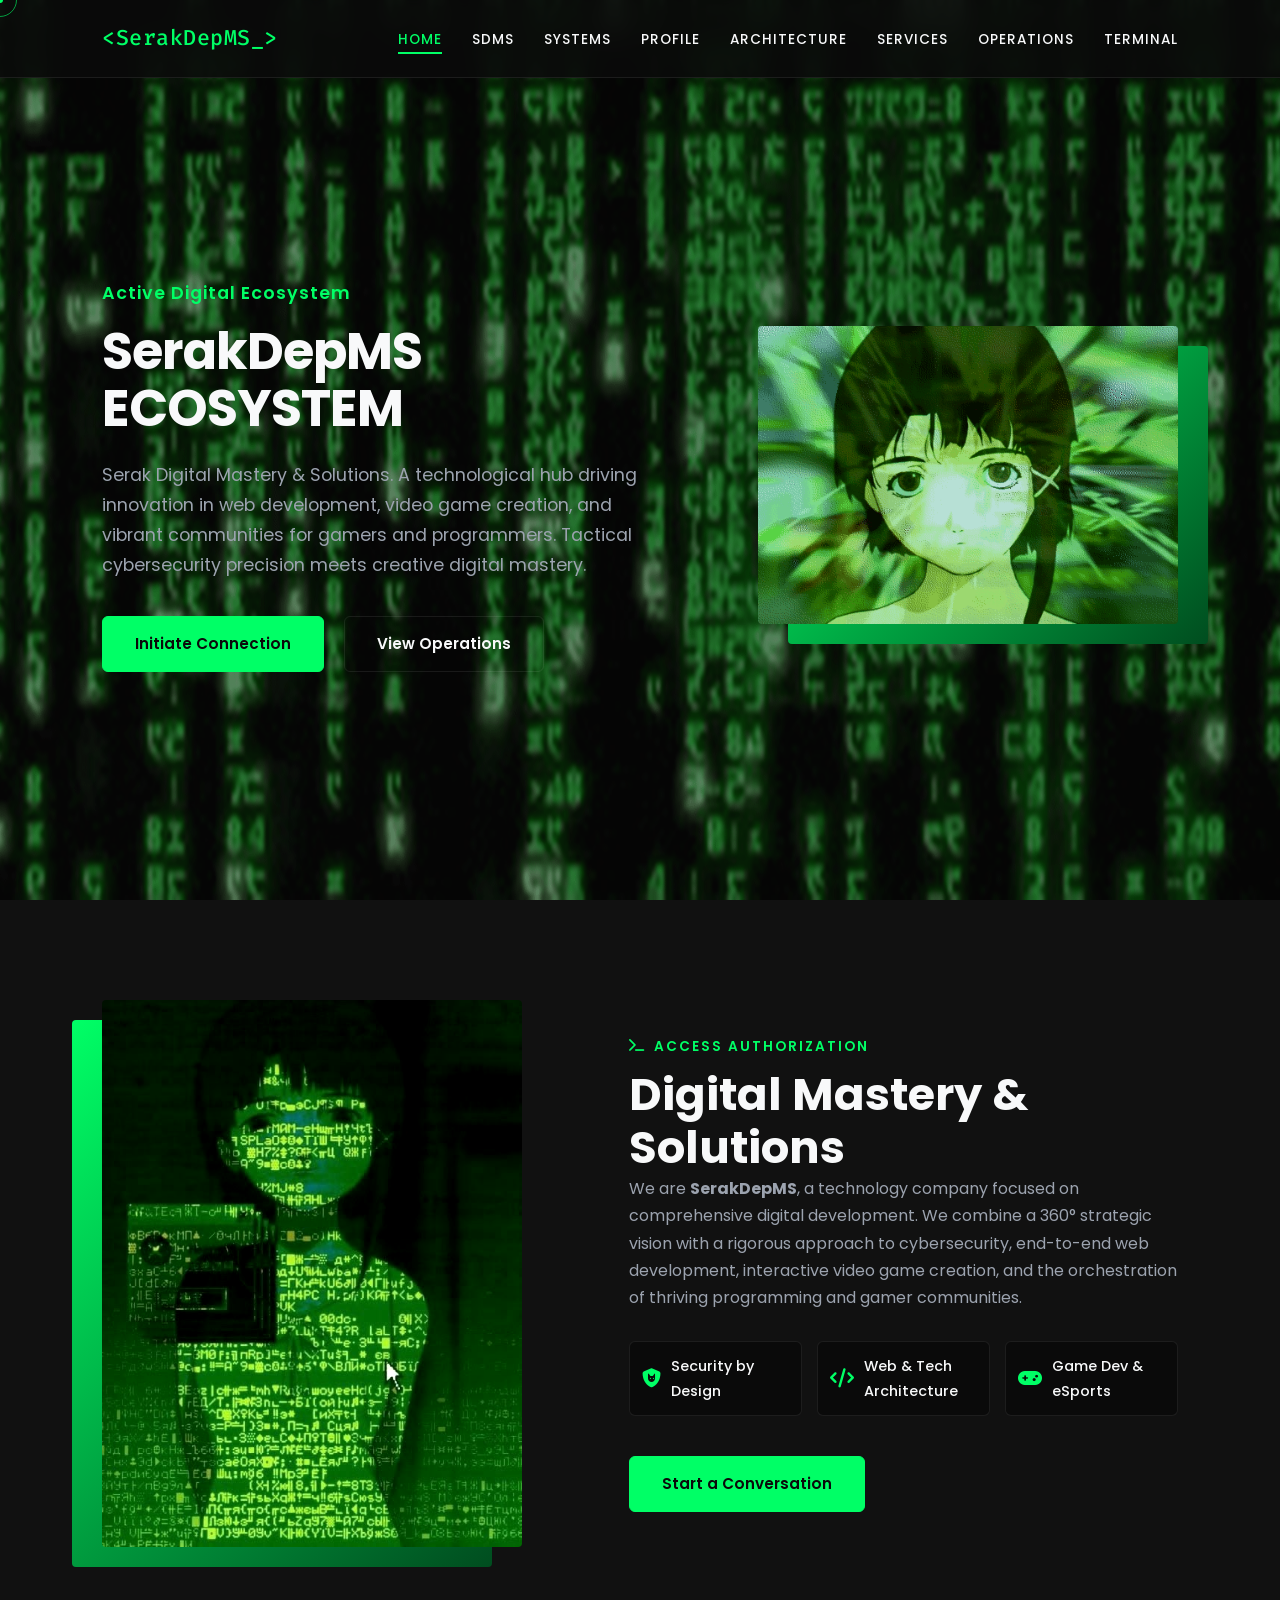
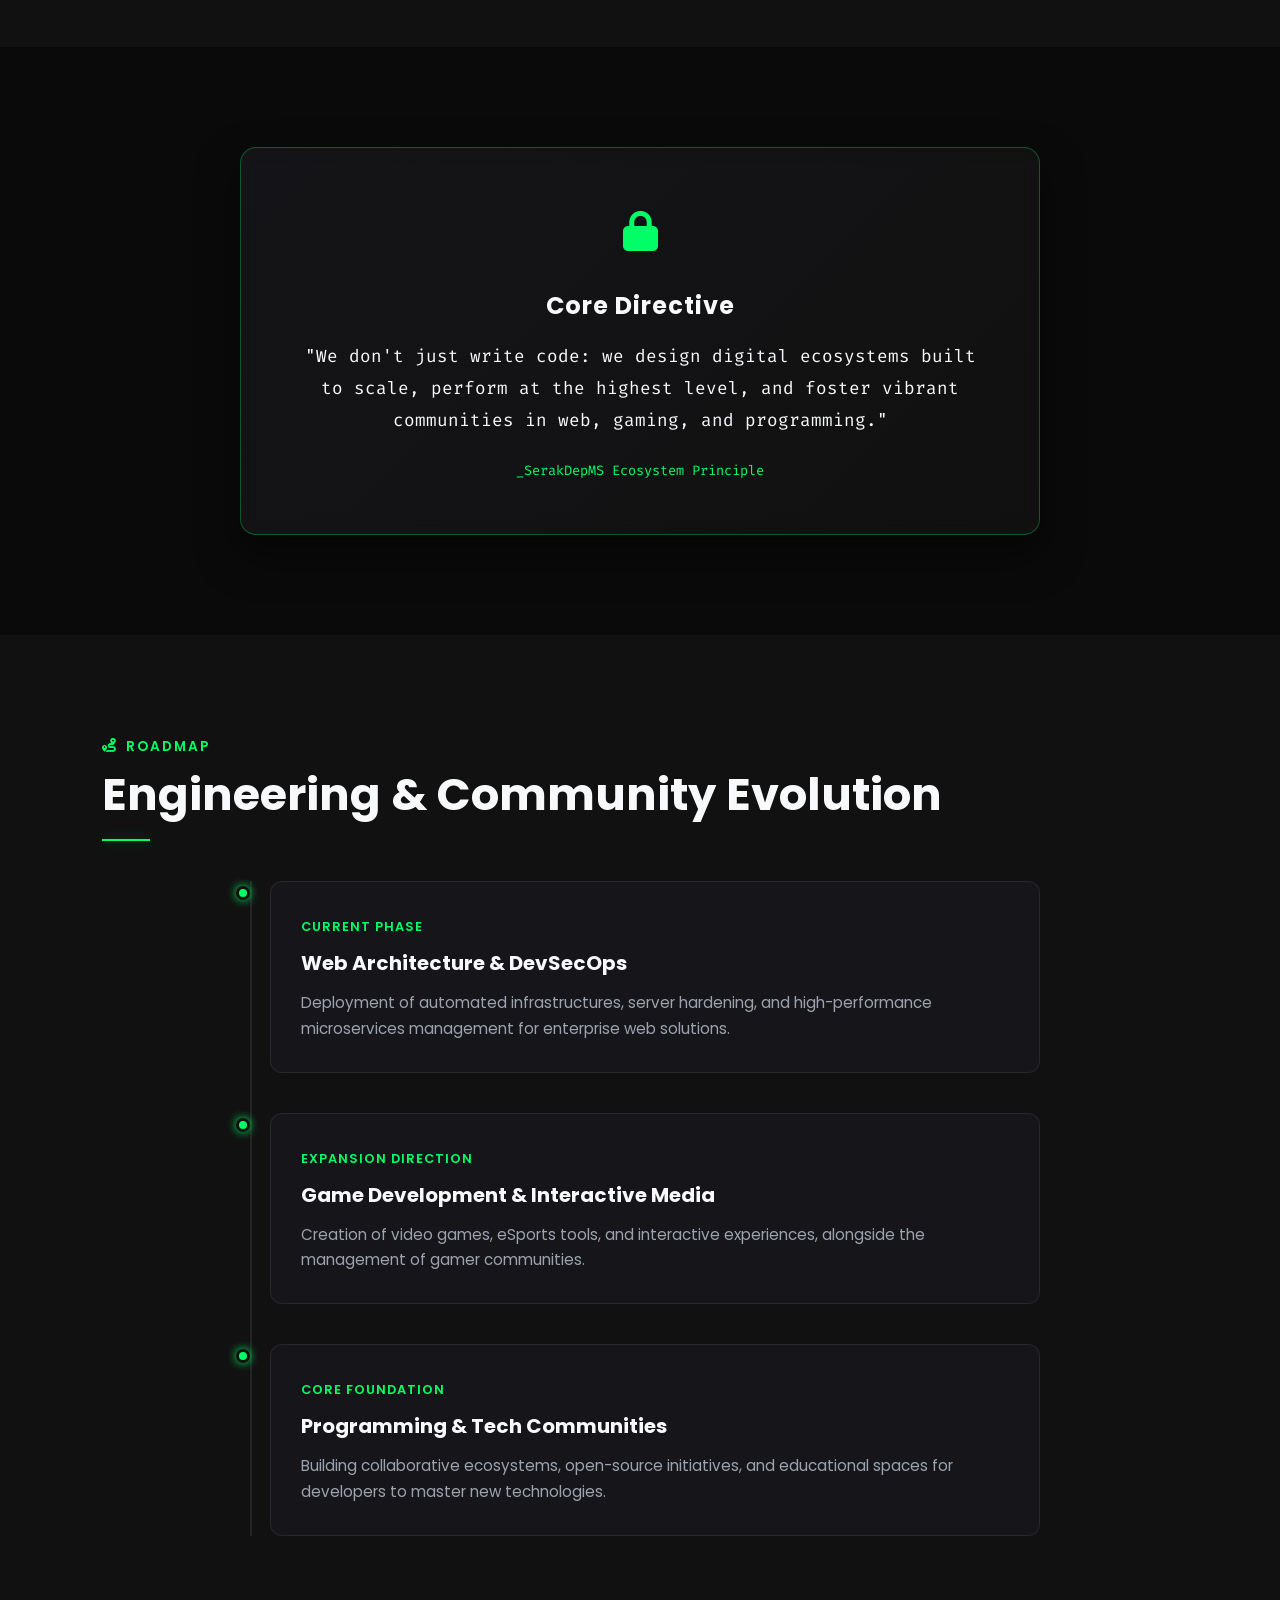
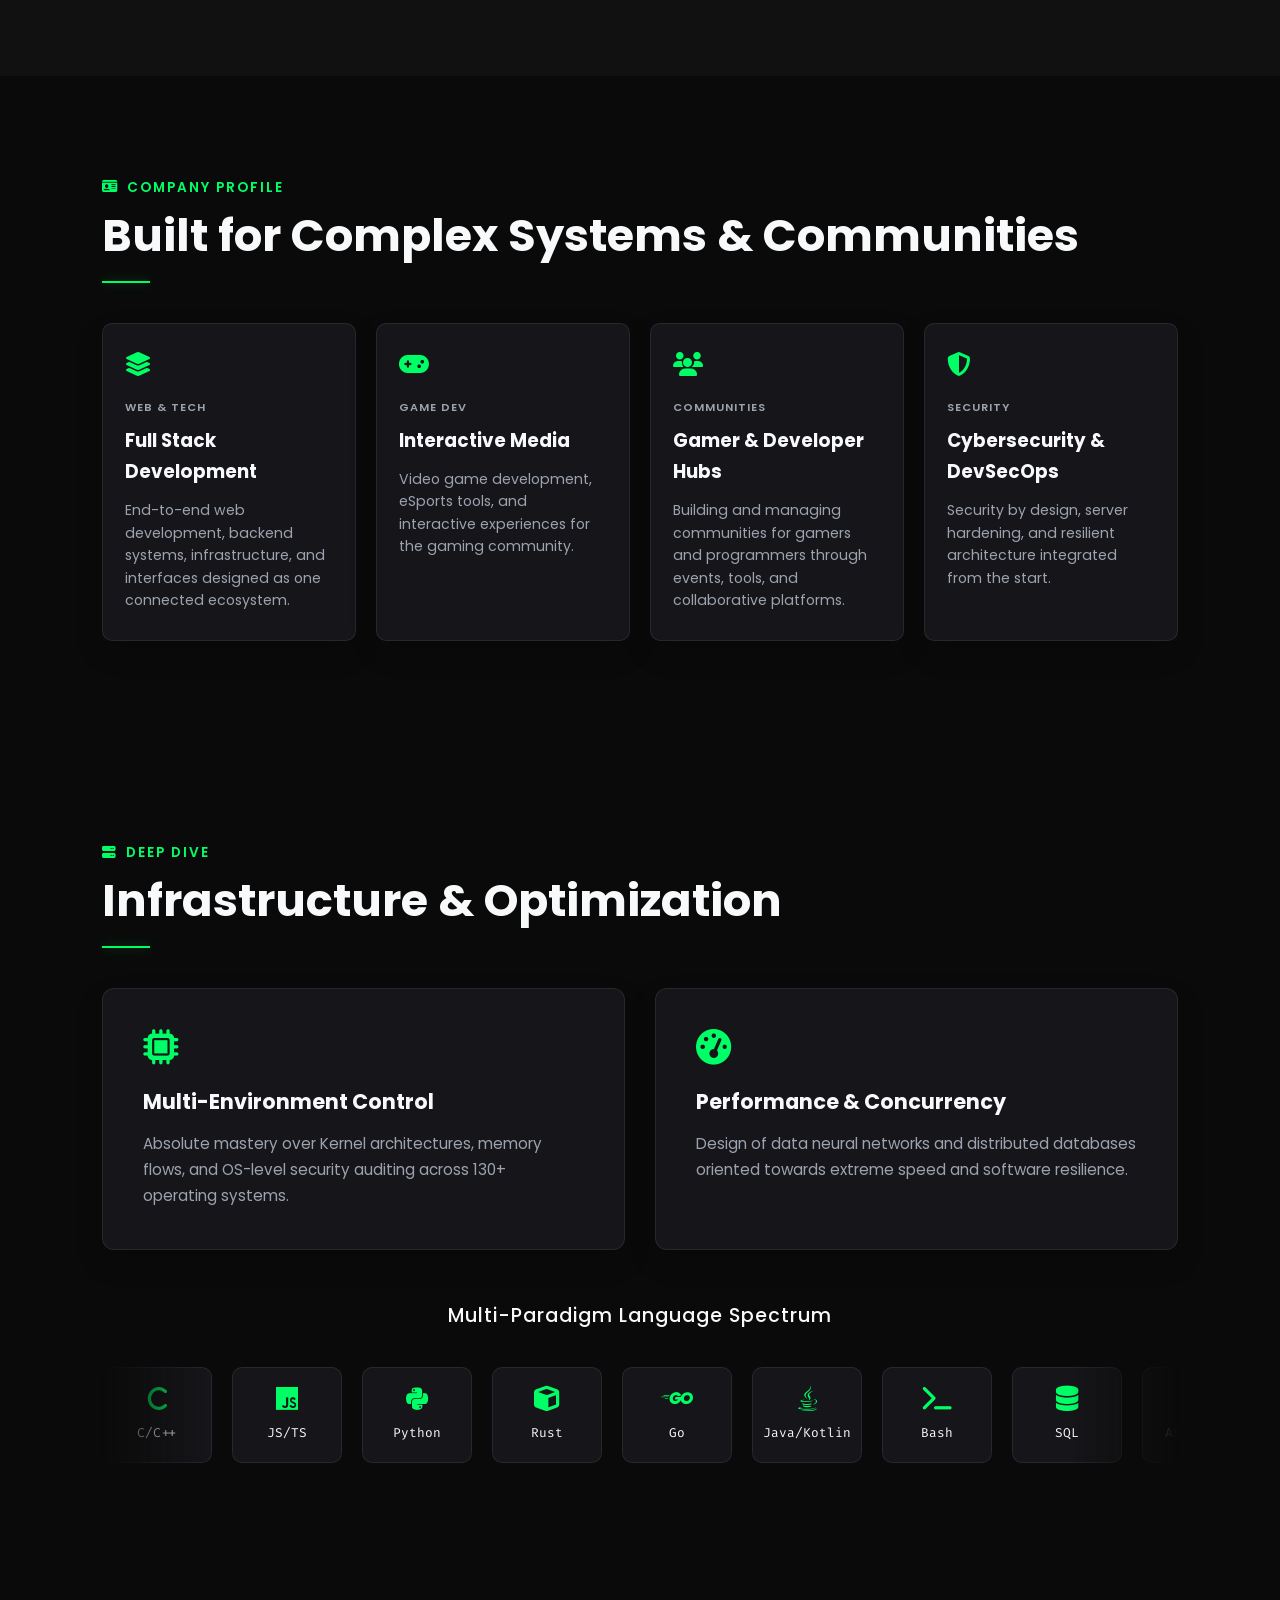
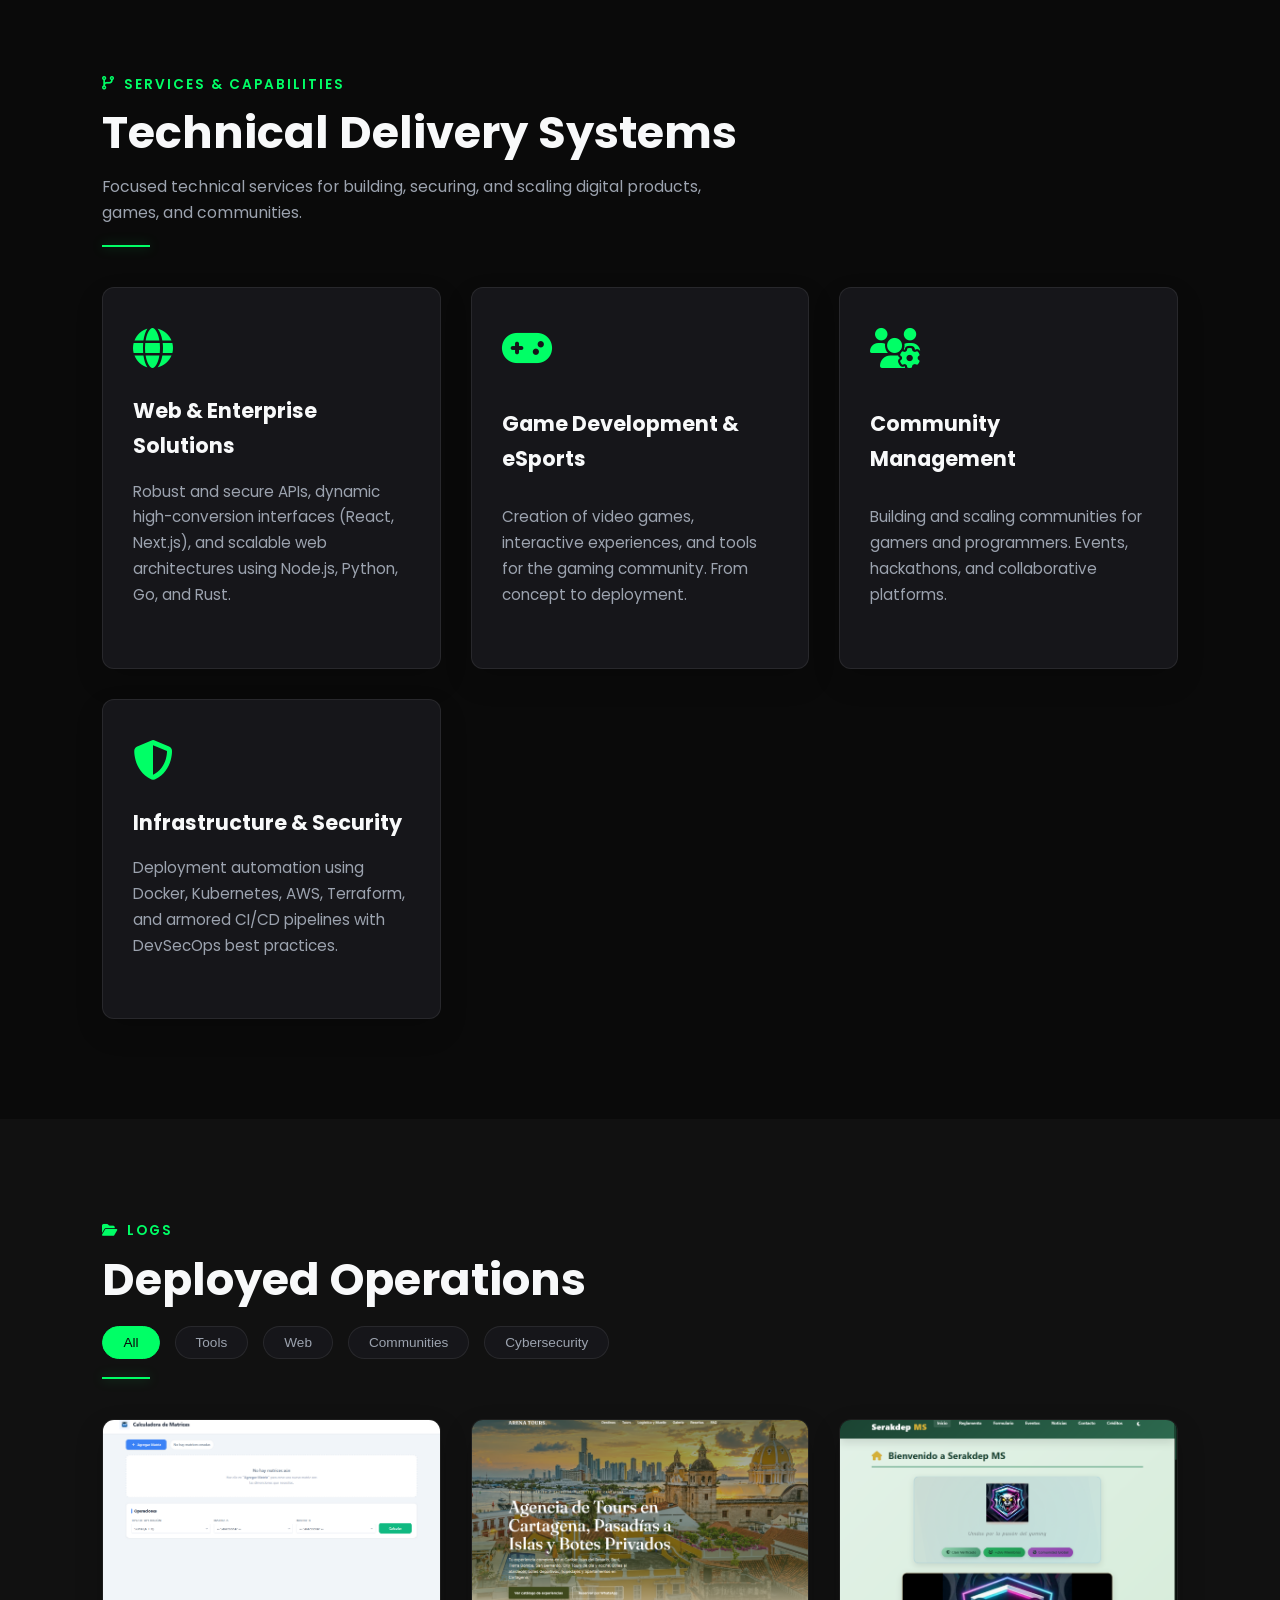
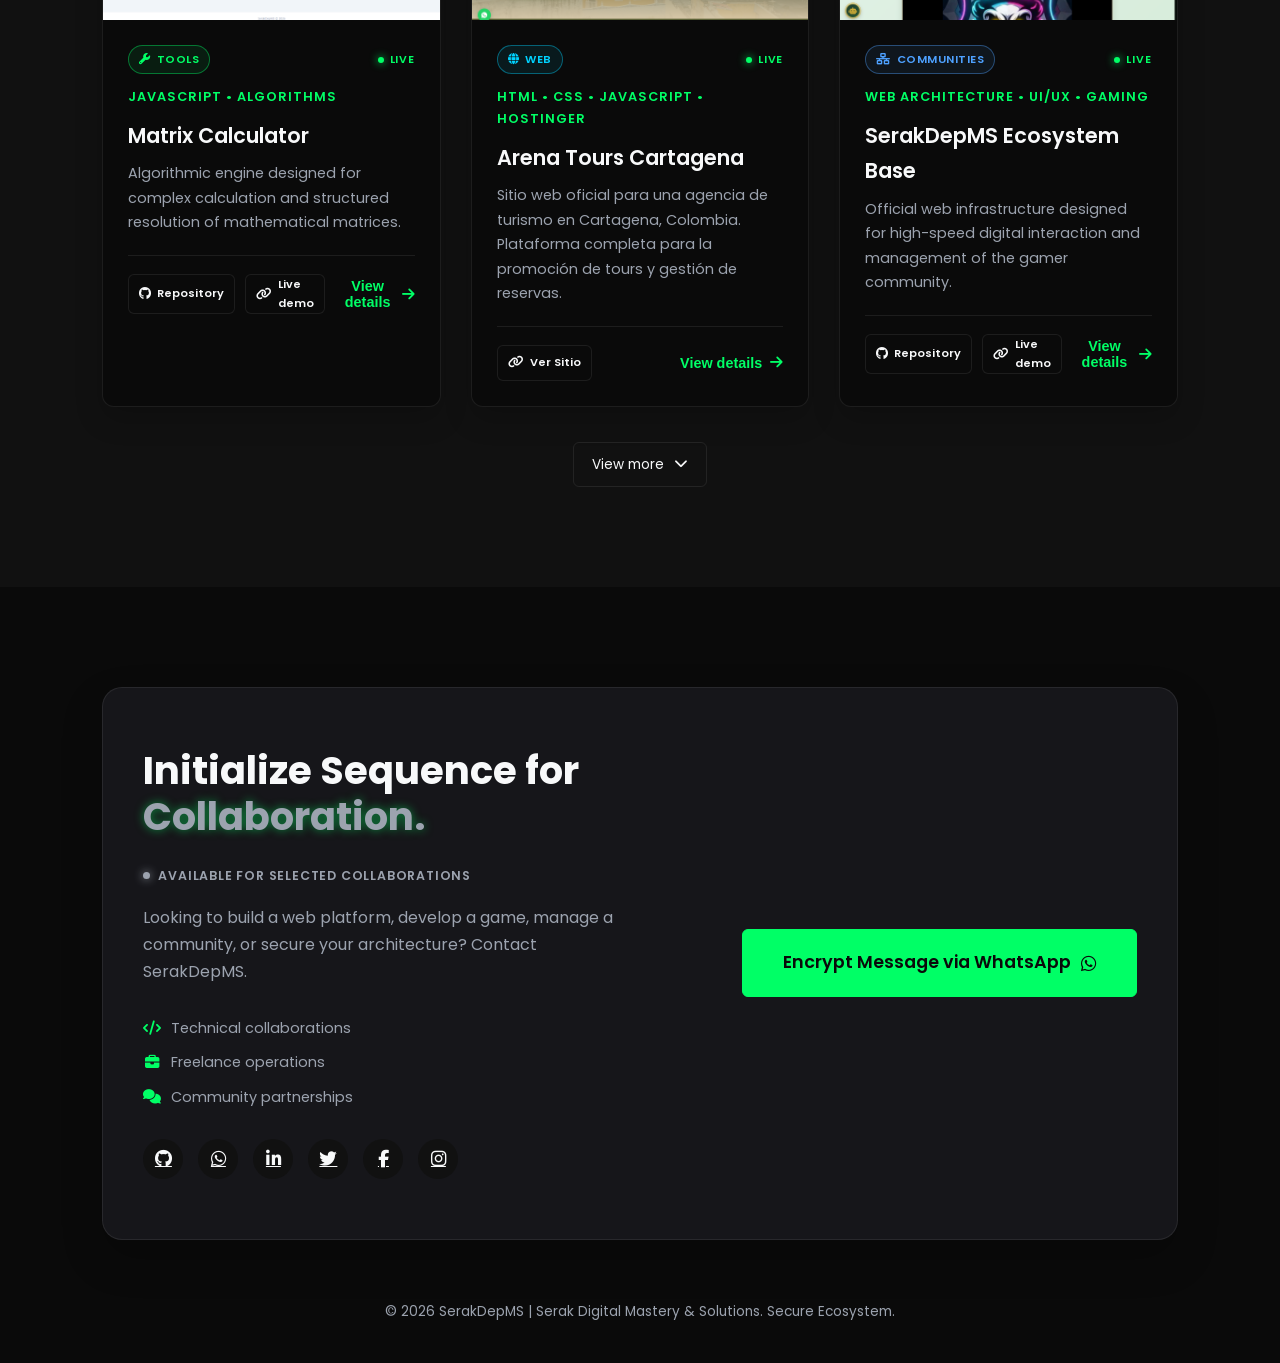
==== index.html @ 1d17e979 "actualizacion" ====
<!DOCTYPE html>
<html lang="en">
<head>
    <meta charset="UTF-8">
    <meta name="viewport" content="width=device-width, initial-scale=1.0">
    <title>SerakDepMS | Web Development, Game Studios & Tech Communities</title>
    <meta name="description" content="Serak Digital Mastery & Solutions (SDMS). A tech ecosystem driving innovation in web development, video game creation, cybersecurity, and vibrant communities for gamers and programmers.">
    <meta property="og:title" content="SerakDepMS | Digital Mastery & Solutions Ecosystem">
    <meta property="og:description" content="Transforming complex problems into secure, scalable, and high-performance digital ecosystems. Web, Games, and Communities.">
    <meta property="og:type" content="website">
    <meta property="og:url" content="https://serakdepms.github.io/SerakDepMS-Studios/">
    <meta property="og:image" content="https://serakdepms.github.io/SerakDepMS-Studios/assets/images/og-banner.jpg">
    <meta property="og:image:width" content="1200">
    <meta property="og:image:height" content="630">
    <meta name="twitter:card" content="summary_large_image">
    <meta name="twitter:title" content="SerakDepMS | Serak Digital Mastery & Solutions">
    <meta name="twitter:description" content="Full Stack Development, Game Studios & Tech Communities.">
    <meta name="twitter:image" content="https://serakdepms.github.io/SerakDepMS-Studios/assets/images/og-banner.jpg">
    <meta name="theme-color" content="#000000"> 
    <link rel="canonical" href="https://serakdepms.github.io/SerakDepMS-Studios/">
    <meta name="google-site-verification" content="9tjYSYGFCUfKDVZdeJDtDbpOyUBxd0uEh86botq02_0" />

    <link rel="preconnect" href="https://fonts.googleapis.com">
    <link rel="preconnect" href="https://fonts.gstatic.com" crossorigin>

    <link rel="icon" type="image/x-icon" href="assets/favicon/favicon.ico">
    <link rel="icon" type="image/png" sizes="16x16" href="assets/favicon/favicon-16x16.png">
    <link rel="icon" type="image/png" sizes="32x32" href="assets/favicon/favicon-32x32.png">
    <link rel="apple-touch-icon" sizes="180x180" href="assets/favicon/apple-touch-icon.png">
    <link rel="manifest" href="assets/favicon/site.webmanifest">

    <link rel="stylesheet" href="https://cdnjs.cloudflare.com/ajax/libs/font-awesome/6.4.0/css/all.min.css" media="print" onload="this.media='all'">
    <noscript>
        <link rel="stylesheet" href="https://cdnjs.cloudflare.com/ajax/libs/font-awesome/6.4.0/css/all.min.css">
    </noscript>

    <script type="application/ld+json">
    {
      "@context": "https://schema.org",
      "@type": "Organization",
      "name": "SerakDepMS (SDMS)",
      "description": "Tech ecosystem specialized in web development, video game creation, cybersecurity, and community building for gamers and programmers.",
      "url": "https://serakdepms.github.io/SerakDepMS-Studios/",
      "logo": "https://serakdepms.github.io/SerakDepMS-Studios/assets/images/profile.gif",
      "knowsAbout": ["Web Development", "Game Development", "Cybersecurity", "Gamer Communities", "Programming Communities", "DevSecOps"],
      "sameAs": [
                "https://github.com/SerakDepMS",
                "https://wa.me/SerakDepMS",
                "https://www.linkedin.com/in/SerakDepMS",
                "https://x.com/SerakDepMS_STOS",
                "https://www.facebook.com/SerakDepMS",
                "https://www.instagram.com/serakdepms_oficial"
      ]
    }
    </script>
    
    <link href="https://fonts.googleapis.com/css2?family=Poppins:wght@300;400;500;600;700&family=Fira+Code:wght@400;500&display=swap" rel="stylesheet">
    <link rel="stylesheet" href="css/style.css">
</head>
<body>

    <noscript>
        <style>
            #loader { display: none !important; }
            .hero-content, .hero-image, .about-content, .about-image, .service-card,
            .project-card, .cta-wrapper, .manifesto-card, .timeline-item, .arch-card {
                opacity: 1 !important;
                transform: none !important;
            }
        </style>
    </noscript>

    <div id="loader">
        <div class="loader-content">
            <i class="fa-solid fa-shield-halved fa-spin"></i>
            <span>Decrypting Ecosystem...</span>
        </div>
    </div>

    <div class="cursor-dot" id="cursor-dot"></div>
    <div class="cursor-halo" id="cursor-halo"></div>

    <button id="scroll-top" class="scroll-top-btn" aria-label="Go to top" type="button">
        <i class="fa-solid fa-arrow-up"></i>
    </button>

    <nav class="navbar">
        <div class="logo">
            <span class="logo-mark">&lt;SerakDepMS<span class="logo-blink">_</span>&gt;</span>
        </div>
        <button class="menu-toggle" id="mobile-menu" type="button" aria-label="Open menu" aria-expanded="false" aria-controls="nav-links">
            <i class="fa-solid fa-bars"></i>
        </button>
        <ul class="nav-links" id="nav-links">
            <li><a href="#home" class="active" aria-current="page">HOME</a></li>
            <li><a href="#about">SDMS</a></li>
            <li><a href="#timeline">SYSTEMS</a></li>
            <li><a href="#profile">PROFILE</a></li>
            <li><a href="#architecture">ARCHITECTURE</a></li>
            <li><a href="#expertise">SERVICES</a></li>
            <li><a href="#projects">OPERATIONS</a></li>
            <li><a href="#contact">TERMINAL</a></li>
        </ul>
    </nav>

    <main>
        <div class="hero-scene">
            <div class="hero-background" aria-hidden="true"></div>
            <section id="home" class="hero section-padding">
                <div class="hero-content">
                    <p class="greeting">Active Digital Ecosystem</p>
                    <h1 class="name">SerakDepMS ECOSYSTEM</h1>
                    <p class="description">Serak Digital Mastery & Solutions. A technological hub driving innovation in web development, video game creation, and vibrant communities for gamers and programmers. Tactical cybersecurity precision meets creative digital mastery.</p>
                    <div class="hero-actions">
                        <a href="#contact" class="btn btn-primary">Initiate Connection</a>
                        <a href="#projects" class="btn btn-outline">View Operations</a>
                    </div>
                </div>
                <div class="hero-image">
                    <div class="image-wrapper neon-bg-right"> 
                        <img src="assets/images/profile.gif" alt="SerakDepMS (SDMS) Eagle Animation" loading="lazy" width="500" height="355">
                    </div>
                </div>
            </section>
        </div>

        <section id="about" class="about section-padding">
            <div class="about-image">
                <div class="image-wrapper neon-bg-left">
                    <img src="assets/images/workspace.jpg" alt="Cybernetic Workspace" loading="lazy" width="564" height="734">
                </div>
            </div>
            <div class="about-content">
                <p class="section-subtitle"><i class="fa-solid fa-terminal"></i> Access Authorization</p>
                <h2 class="section-title">Digital Mastery & Solutions</h2>
                <p class="about-text">
                    We are <strong>SerakDepMS</strong>, a technology company focused on comprehensive digital development. We combine a 360° strategic vision with a rigorous approach to cybersecurity, end-to-end web development, interactive video game creation, and the orchestration of thriving programming and gamer communities.
                </p>
                <div class="achievements-list">
                    <div class="achievement-badge"><i class="fa-solid fa-shield-cat"></i> Security by Design</div>
                    <div class="achievement-badge"><i class="fa-solid fa-code"></i> Web & Tech Architecture</div>
                    <div class="achievement-badge"><i class="fa-solid fa-gamepad"></i> Game Dev & eSports</div>
                </div>
                <a href="#contact" class="btn btn-primary">Start a Conversation</a>
            </div>
        </section>

        <section class="manifesto-section section-padding">
            <div class="manifesto-card">
                <div class="manifesto-icon"><i class="fa-solid fa-lock"></i></div>
                <h3>Core Directive</h3>
                <p class="code-font">"We don't just write code: we design digital ecosystems built to scale, perform at the highest level, and foster vibrant communities in web, gaming, and programming."</p>
                <span class="manifesto-author">_SerakDepMS Ecosystem Principle</span>
            </div>
        </section>

        <section id="timeline" class="timeline-section section-padding">
            <div class="section-header">
                <p class="section-subtitle"><i class="fa-solid fa-route"></i> Roadmap</p>
                <h2 class="section-title">Engineering & Community Evolution</h2>
            </div>
            <div class="timeline-container">
                <div class="timeline-item">
                    <div class="timeline-dot"></div>
                    <div class="timeline-content">
                        <span class="timeline-date">Current Phase</span>
                        <h3>Web Architecture & DevSecOps</h3>
                        <p>Deployment of automated infrastructures, server hardening, and high-performance microservices management for enterprise web solutions.</p>
                    </div>
                </div>
                <div class="timeline-item">
                    <div class="timeline-dot"></div>
                    <div class="timeline-content">
                        <span class="timeline-date">Expansion Direction</span>
                        <h3>Game Development & Interactive Media</h3>
                        <p>Creation of video games, eSports tools, and interactive experiences, alongside the management of gamer communities.</p>
                    </div>
                </div>
                <div class="timeline-item">
                    <div class="timeline-dot"></div>
                    <div class="timeline-content">
                        <span class="timeline-date">Core Foundation</span>
                        <h3>Programming & Tech Communities</h3>
                        <p>Building collaborative ecosystems, open-source initiatives, and educational spaces for developers to master new technologies.</p>
                    </div>
                </div>
            </div>
        </section>

        <section id="profile" class="profile-section section-padding">
            <div class="section-header">
                <p class="section-subtitle"><i class="fa-solid fa-id-card"></i> Company Profile</p>
                <h2 class="section-title">Built for Complex Systems & Communities</h2>
            </div>
            <div class="profile-grid">
                <article class="profile-card">
                    <i class="fa-solid fa-layer-group profile-icon" aria-hidden="true"></i>
                    <span class="profile-label">Web & Tech</span>
                    <h3>Full Stack Development</h3>
                    <p>End-to-end web development, backend systems, infrastructure, and interfaces designed as one connected ecosystem.</p>
                </article>
                <article class="profile-card">
                    <i class="fa-solid fa-gamepad profile-icon" aria-hidden="true"></i>
                    <span class="profile-label">Game Dev</span>
                    <h3>Interactive Media</h3>
                    <p>Video game development, eSports tools, and interactive experiences for the gaming community.</p>
                </article>
                <article class="profile-card">
                    <i class="fa-solid fa-users profile-icon" aria-hidden="true"></i>
                    <span class="profile-label">Communities</span>
                    <h3>Gamer & Developer Hubs</h3>
                    <p>Building and managing communities for gamers and programmers through events, tools, and collaborative platforms.</p>
                </article>
                <article class="profile-card">
                    <i class="fa-solid fa-shield-halved profile-icon" aria-hidden="true"></i>
                    <span class="profile-label">Security</span>
                    <h3>Cybersecurity & DevSecOps</h3>
                    <p>Security by design, server hardening, and resilient architecture integrated from the start.</p>
                </article>
            </div>
        </section>

        <section id="architecture" class="architecture-section section-padding">
            <div class="section-header">
                <p class="section-subtitle"><i class="fa-solid fa-server"></i> Deep Dive</p>
                <h2 class="section-title">Infrastructure & Optimization</h2>
            </div>
            <div class="arch-container">
                <div class="arch-card">
                    <i class="fa-solid fa-microchip arch-icon"></i>
                    <h3>Multi-Environment Control</h3>
                    <p>Absolute mastery over Kernel architectures, memory flows, and OS-level security auditing across 130+ operating systems.</p>
                </div>
                <div class="arch-card">
                    <i class="fa-solid fa-gauge-high arch-icon"></i>
                    <h3>Performance & Concurrency</h3>
                    <p>Design of data neural networks and distributed databases oriented towards extreme speed and software resilience.</p>
                </div>
            </div>

            <div class="languages-showcase">
                <h3>Multi-Paradigm Language Spectrum</h3>
                <div class="lang-scroll-container">
                    <div class="lang-track">
                        <div class="lang-item"><i class="fa-solid fa-c"></i><span>C/C++</span></div>
                        <div class="lang-item"><i class="fa-brands fa-js"></i><span>JS/TS</span></div>
                        <div class="lang-item"><i class="fa-brands fa-python"></i><span>Python</span></div>
                        <div class="lang-item"><i class="fa-solid fa-cube"></i><span>Rust</span></div>
                        <div class="lang-item"><i class="fa-brands fa-golang"></i><span>Go</span></div>
                        <div class="lang-item"><i class="fa-brands fa-java"></i><span>Java/Kotlin</span></div>
                        <div class="lang-item"><i class="fa-solid fa-terminal"></i><span>Bash</span></div>
                        <div class="lang-item"><i class="fa-solid fa-database"></i><span>SQL</span></div>
                        <div class="lang-item"><i class="fa-solid fa-microchip"></i><span>Assembly</span></div>
                        
                        <div class="lang-item"><i class="fa-solid fa-c"></i><span>C/C++</span></div>
                        <div class="lang-item"><i class="fa-brands fa-js"></i><span>JS/TS</span></div>
                        <div class="lang-item"><i class="fa-brands fa-python"></i><span>Python</span></div>
                        <div class="lang-item"><i class="fa-solid fa-cube"></i><span>Rust</span></div>
                        <div class="lang-item"><i class="fa-brands fa-golang"></i><span>Go</span></div>
                        <div class="lang-item"><i class="fa-brands fa-java"></i><span>Java/Kotlin</span></div>
                        <div class="lang-item"><i class="fa-solid fa-terminal"></i><span>Bash</span></div>
                        <div class="lang-item"><i class="fa-solid fa-database"></i><span>SQL</span></div>
                        <div class="lang-item"><i class="fa-solid fa-microchip"></i><span>Assembly</span></div>
                    </div>
                </div>
            </div>
        </section>

        <section id="expertise" class="services section-padding">
            <div class="section-header">
                <p class="section-subtitle"><i class="fa-solid fa-code-branch"></i> Services &amp; Capabilities</p>
                <h2 class="section-title">Technical Delivery Systems</h2>
                <p class="section-intro">Focused technical services for building, securing, and scaling digital products, games, and communities.</p>
            </div>
            
            <div class="services-container">
                <div class="service-card">
                    <i class="fa-solid fa-globe service-icon"></i>
                    <h3>Web & Enterprise Solutions</h3>
                    <p>Robust and secure APIs, dynamic high-conversion interfaces (React, Next.js), and scalable web architectures using Node.js, Python, Go, and Rust.</p>
                </div>
                <div class="service-card">
                    <i class="fa-solid fa-gamepad service-icon"></i>
                    <h3>Game Development & eSports</h3>
                    <p>Creation of video games, interactive experiences, and tools for the gaming community. From concept to deployment.</p>
                </div>
                <div class="service-card">
                    <i class="fa-solid fa-users-gear service-icon"></i>
                    <h3>Community Management</h3>
                    <p>Building and scaling communities for gamers and programmers. Events, hackathons, and collaborative platforms.</p>
                </div>
                <div class="service-card">
                    <i class="fa-solid fa-shield-halved service-icon"></i>
                    <h3>Infrastructure & Security</h3>
                    <p>Deployment automation using Docker, Kubernetes, AWS, Terraform, and armored CI/CD pipelines with DevSecOps best practices.</p>
                </div>
            </div>
        </section>

        <section id="projects" class="projects section-padding">
            <div class="section-header">
                <p class="section-subtitle"><i class="fa-solid fa-folder-open"></i> Logs</p>
                <h2 class="section-title">Deployed Operations</h2>
                
                <div class="filter-container">
                    <button class="filter-btn active" data-filter="all" type="button">All</button>
                    <button class="filter-btn" data-filter="tools" type="button">Tools</button>
                    <button class="filter-btn" data-filter="web" type="button">Web</button>
                    <button class="filter-btn" data-filter="community" type="button">Communities</button>
                    <button class="filter-btn" data-filter="security" type="button">Cybersecurity</button>
                </div>
            </div>
            
            <div class="projects-container">
                <article class="project-card" data-category="tools" data-project="matrix">
                    <div class="project-img">
                        <img src="assets/images/project/calculadoradematrices.png" alt="Matrix Calculator Tool" loading="lazy">
                    </div>
                    <div class="project-content">
                        <div class="project-meta"><span class="project-category-badge cat-tools"><i class="fa-solid fa-wrench"></i> Tools</span><span class="project-status status-live">Live</span></div>
                        <p class="project-tech">JavaScript &bull; Algorithms</p>
                        <h3>Matrix Calculator</h3>
                        <p class="project-desc">Algorithmic engine designed for complex calculation and structured resolution of mathematical matrices.</p>
                        <div class="project-actions">
                            <div class="project-links">
                                <a href="https://github.com/SerakDepMS/calculadora-de-matrices" target="_blank" rel="noopener noreferrer" aria-label="GitHub repository"><i class="fa-brands fa-github"></i><span>Repository</span></a>
                                <a href="https://serakdepms.github.io/calculadora-de-matrices/" target="_blank" rel="noopener noreferrer" aria-label="Live demo"><i class="fa-solid fa-link"></i><span>Live demo</span></a>
                            </div>
                            <button class="btn-details" type="button">View details <i class="fa-solid fa-arrow-right" aria-hidden="true"></i></button>
                        </div>
                    </div>
                </article>
                
                <article class="project-card" data-category="web" data-project="arenatours">
                    <div class="project-img">
                        <img src="assets/images/project/arenatourscartagena.png" alt="Arena Tours Cartagena" loading="lazy">
                    </div>
                    <div class="project-content">
                        <div class="project-meta">
                            <span class="project-category-badge cat-web"><i class="fa-solid fa-globe"></i> Web</span>
                            <span class="project-status status-live">Live</span>
                        </div>
                        <p class="project-tech">HTML &bull; CSS &bull; JavaScript &bull; Hostinger</p>
                        <h3>Arena Tours Cartagena</h3>
                        <p class="project-desc">Sitio web oficial para una agencia de turismo en Cartagena, Colombia. Plataforma completa para la promoción de tours y gestión de reservas.</p>
                        <div class="project-actions">
                            <div class="project-links">
                                <a href="https://arenatourscartagena.com/" target="_blank" rel="noopener noreferrer" aria-label="Live site"><i class="fa-solid fa-link"></i><span>Ver Sitio</span></a>
                            </div>
                            <button class="btn-details" type="button">View details <i class="fa-solid fa-arrow-right" aria-hidden="true"></i></button>
                        </div>
                    </div>
                </article>

                <article class="project-card" data-category="community" data-project="clan">
                    <div class="project-img">
                        <img src="assets/images/project/clanmultigamer.png" alt="Serakdep-MS-Clan-Official Platform" loading="lazy">
                    </div>
                    <div class="project-content">
                        <div class="project-meta"><span class="project-category-badge cat-community"><i class="fa-solid fa-network-wired"></i> Communities</span><span class="project-status status-live">Live</span></div>
                        <p class="project-tech">Web Architecture &bull; UI/UX &bull; Gaming</p>
                        <h3>SerakDepMS Ecosystem Base</h3>
                        <p class="project-desc">Official web infrastructure designed for high-speed digital interaction and management of the gamer community.</p>
                        <div class="project-actions">
                            <div class="project-links">
                                <a href="https://github.com/SerakDepMS/Serakdep-MS-Clan-Official" target="_blank" rel="noopener noreferrer" aria-label="GitHub repository"><i class="fa-brands fa-github"></i><span>Repository</span></a>
                                <a href="https://serakdepms.github.io/Serakdep-MS-Clan-Official/" target="_blank" rel="noopener noreferrer" aria-label="Live demo"><i class="fa-solid fa-link"></i><span>Live demo</span></a>
                            </div>
                            <button class="btn-details" type="button">View details <i class="fa-solid fa-arrow-right" aria-hidden="true"></i></button>
                        </div>
                    </div>
                </article>


                <article class="project-card" data-category="community" data-project="devs">
                    <div class="project-img">
                        <img src="assets/images/project/devsprogramming.png" alt="Serakdep-MS-Devs-Official Platform" loading="lazy">
                    </div>
                    <div class="project-content">
                        <div class="project-meta">
                            <span class="project-category-badge cat-community"><i class="fa-solid fa-code"></i> Communities</span>
                            <span class="project-status status-live">Live</span>
                        </div>
                        <p class="project-tech">Web Architecture &bull; UI/UX &bull; Programming</p>
                        <h3>Serakdep-MS-Devs-Official</h3>
                        <p class="project-desc">División oficial de programación de SerakDepMS Studios. Ecosistema de desarrolladores con divisiones técnicas por área.</p>
                        <div class="project-actions">
                            <div class="project-links">
                                <a href="https://github.com/SerakDepMS/Serakdep-MS-Devs-Official" target="_blank" rel="noopener noreferrer" aria-label="GitHub repository"><i class="fa-brands fa-github"></i><span>Repository</span></a>
                                <a href="https://serakdepms.github.io/Serakdep-MS-Devs-Official/" target="_blank" rel="noopener noreferrer" aria-label="Live demo"><i class="fa-solid fa-link"></i><span>Live demo</span></a>
                            </div>
                            <button class="btn-details" type="button">View details <i class="fa-solid fa-arrow-right" aria-hidden="true"></i></button>
                        </div>
                    </div>
                </article>

                <article class="project-card" data-category="security" data-project="terminal">
                    <div class="project-img">
                        <img src="assets/images/project/terminaldecryptografia.png" alt="Crypt-Terminal System" loading="lazy">
                    </div>
                    <div class="project-content">
                        <div class="project-meta"><span class="project-category-badge cat-security"><i class="fa-solid fa-terminal"></i> Security</span><span class="project-status status-live">Live</span></div>
                        <p class="project-tech">Web Cryptography &bull; JS</p>
                        <h3>Crypt-Terminal</h3>
                        <p class="project-desc">Web simulation console designed to execute cryptography tools and client-side security validation.</p>
                        <div class="project-actions">
                            <div class="project-links">
                                <a href="https://github.com/SerakDepMS/Crypt-Terminal" target="_blank" rel="noopener noreferrer" aria-label="GitHub repository"><i class="fa-brands fa-github"></i><span>Repository</span></a>
                                <a href="https://serakdepms.github.io/Crypt-Terminal/" target="_blank" rel="noopener noreferrer" aria-label="Live demo"><i class="fa-solid fa-link"></i><span>Live demo</span></a>
                            </div>
                            <button class="btn-details" type="button">View details <i class="fa-solid fa-arrow-right" aria-hidden="true"></i></button>
                        </div>
                    </div>
                </article>

                <article class="project-card" data-category="community" data-project="social">
                    <div class="project-img">
                        <img src="assets/images/project/redsocialsimulada.png" alt="red-social-beta Prototype" loading="lazy">
                    </div>
                    <div class="project-content">
                        <div class="project-meta"><span class="project-category-badge cat-community"><i class="fa-solid fa-users"></i> Communities</span><span class="project-status status-beta">Beta</span></div>
                        <p class="project-tech">Beta Data Flows &bull; Programmers</p>
                        <h3>Social Network Protocol</h3>
                        <p class="project-desc">Experimental prototype focused on structuring asynchronous flows and databases for programmer interaction and collaboration.</p>
                        <div class="project-actions">
                            <div class="project-links">
                                <a href="https://github.com/SerakDepMS/red-social-beta" target="_blank" rel="noopener noreferrer" aria-label="GitHub repository"><i class="fa-brands fa-github"></i><span>Repository</span></a>
                                <a href="https://serakdepms.github.io/red-social-beta/" target="_blank" rel="noopener noreferrer" aria-label="Live demo"><i class="fa-solid fa-link"></i><span>Live demo</span></a>
                            </div>
                            <button class="btn-details" type="button">View details <i class="fa-solid fa-arrow-right" aria-hidden="true"></i></button>
                        </div>
                    </div>
                </article>
            </div>
            <button class="projects-toggle" id="projects-toggle" type="button" aria-expanded="false" hidden>
                <span>View more</span> <i class="fa-solid fa-chevron-down" aria-hidden="true"></i>
            </button>
        </section>
    </main>

    <footer id="contact" class="cta section-padding">
        <div class="cta-wrapper">
            <div class="cta-content">
                <h2>Initialize Sequence for<br><span class="neon-text">Collaboration.</span></h2>
                <span class="availability-status">Available for selected collaborations</span>
                <p>Looking to build a web platform, develop a game, manage a community, or secure your architecture? Contact SerakDepMS.</p>
                <div class="contact-focus">
                    <span><i class="fa-solid fa-code" aria-hidden="true"></i> Technical collaborations</span>
                    <span><i class="fa-solid fa-briefcase" aria-hidden="true"></i> Freelance operations</span>
                    <span><i class="fa-solid fa-comments" aria-hidden="true"></i> Community partnerships</span>
                </div>
                <div class="social-links">
                    <a href="https://github.com/SerakDepMS" target="_blank" rel="noopener noreferrer" aria-label="GitHub"><i class="fa-brands fa-github"></i></a>
                    <a href="https://wa.me/SerakDepMS?text=Hello%20SerakDepMS,%20I%20need%20software%20architecture%20and%20development." target="_blank" rel="noopener noreferrer" aria-label="WhatsApp"><i class="fa-brands fa-whatsapp"></i></a>
                    <a href="https://www.linkedin.com/in/SerakDepMS" target="_blank" rel="noopener noreferrer" aria-label="LinkedIn"><i class="fa-brands fa-linkedin-in"></i></a>
                    <a href="https://x.com/SerakDepMS_STOS" target="_blank" rel="noopener noreferrer" aria-label="Twitter"><i class="fa-brands fa-twitter"></i></a>
                    <a href="https://www.facebook.com/SerakDepMS" target="_blank" rel="noopener noreferrer" aria-label="Facebook"><i class="fa-brands fa-facebook-f"></i></a>
                    <a href="https://www.instagram.com/serakdepms_oficial?stkn=bnhsYmVncnpjc3Vv" target="_blank" rel="noopener noreferrer" aria-label="Instagram"><i class="fa-brands fa-instagram"></i></a>
                </div>
            </div>
            <div class="cta-button">
                <a href="https://wa.me/SerakDepMS?text=Hello%20SerakDepMS,%20I%20need%20software%20architecture%20and%20development." target="_blank" rel="noopener noreferrer" class="btn btn-primary btn-large">Encrypt Message via WhatsApp <i class="fa-brands fa-whatsapp"></i></a>
            </div>
        </div>
        <div class="footer-bottom">
            <p>&copy; 2026 SerakDepMS | Serak Digital Mastery & Solutions. Secure Ecosystem.</p>
        </div>
    </footer>

    <script src="js/script.js"></script>

    <div class="modal-overlay" id="project-modal" aria-hidden="true">
        <div class="modal-container" role="dialog" aria-modal="true" aria-label="Project details">
            <button class="close-modal" id="close-modal" type="button" aria-label="Close project details">
                <i class="fa-solid fa-xmark" aria-hidden="true"></i>
            </button>
            <div class="modal-body" id="modal-body-content"></div>
        </div>
    </div>
</body>
</html>
---- css/style.css ----
:root {
    --bg-main: #0a0a0a;
    --bg-secondary: #111111;
    --bg-card: #16161a;
    --primary-color: #00FF66;
    --primary-glow: rgba(0, 255, 102, 0.35);
    --text-light: #f8f9fa;
    --text-muted: #9ca3af;
    --border-color: rgba(255, 255, 255, 0.08);
    --font-main: 'Poppins', sans-serif;
    --font-code: 'Fira Code', monospace;
    --transition-smooth: all 0.4s cubic-bezier(0.25, 0.8, 0.25, 1);
}

* { margin: 0; padding: 0; box-sizing: border-box; }
html { scroll-behavior: smooth; }
body { 
    font-family: var(--font-main); 
    background-color: var(--bg-main); 
    color: var(--text-light); 
    line-height: 1.7; 
    overflow-x: hidden; 
}
body.modal-open { overflow: hidden; }

.hero-content, .hero-image, .about-content, .about-image, .service-card,
.project-card, .cta-wrapper, .manifesto-card, .timeline-item, .arch-card {
    opacity: 0;
    transform: translateY(30px);
}
.project-card:focus-visible,
.filter-btn:focus-visible,
.btn-details:focus-visible,
.btn:focus-visible,
.project-links a:focus-visible,
.projects-toggle:focus-visible,
.close-modal:focus-visible,
.scroll-top-btn:focus-visible,
.menu-toggle:focus-visible,
.nav-links a:focus-visible {
    outline: 2px solid var(--primary-color);
    outline-offset: 3px;
}

.cursor-dot, .cursor-halo {
    position: fixed; pointer-events: none; z-index: 9999;
    transition: transform 0.1s ease, opacity 0.3s ease;
    transform: translate(-50%, -50%);
}
.cursor-dot {
    width: 6px; height: 6px; background-color: var(--primary-color); border-radius: 50%;
}
.cursor-halo {
    width: 34px; height: 34px; border: 1px solid var(--primary-color); border-radius: 50%;
    opacity: 0.6; transition: width 0.2s, height 0.2s, transform 0.15s ease-out, border-color 0.2s;
}
@media (max-width: 768px) {
    .cursor-dot, .cursor-halo { display: none; }
}

#loader {
    position: fixed; top: 0; left: 0; width: 100%; height: 100%;
    background-color: var(--bg-main); display: flex; justify-content: center; align-items: center;
    z-index: 9999; transition: opacity 0.5s ease, visibility 0.5s ease;
}
.loader-content { display: flex; flex-direction: column; align-items: center; gap: 15px; color: var(--primary-color); font-size: 1.2rem; font-weight: 600; letter-spacing: 2px; }
.loader-content i { font-size: 3rem; }
#loader.loaded { opacity: 0; visibility: hidden; }

.scroll-top-btn {
    position: fixed;
    bottom: 30px;
    right: 30px;
    background-color: var(--primary-color);
    color: white;
    width: 45px;
    height: 45px;
    border-radius: 50%;
    display: flex;
    justify-content: center;
    align-items: center;
    font-size: 1.2rem;
    border: none;
    cursor: pointer;
    z-index: 1000;
    opacity: 0;
    visibility: hidden;
    transition: var(--transition-smooth);
    box-shadow: 0 4px 15px rgba(0,0,0,0.3);
}
.scroll-top-btn.show {
    opacity: 1;
    visibility: visible;
}
.scroll-top-btn:hover {
    transform: translateY(-3px);
    background-color: #00cc52;
}

::-webkit-scrollbar { width: 10px; height: 6px; }
::-webkit-scrollbar-track { background: var(--bg-main); }
::-webkit-scrollbar-thumb { background: #333; border-radius: 5px; }
::-webkit-scrollbar-thumb:hover { background: var(--primary-color); }

.section-padding { padding: 100px 8%; }
.section-header { margin-bottom: 40px; position: relative; }
.section-header::after {
    content: '';
    display: block;
    width: 48px;
    height: 2px;
    margin-top: 18px;
    background: var(--primary-color);
    box-shadow: 0 0 12px var(--primary-glow);
}

.section-subtitle { 
    color: var(--primary-color); font-size: 0.85rem; font-weight: 600; text-transform: uppercase;
    letter-spacing: 2px; margin-bottom: 10px; display: flex; align-items: center; gap: 8px;
}
.section-title { font-size: 2.8rem; font-weight: 700; line-height: 1.2; }
.section-intro { max-width: 620px; margin-top: 14px; color: var(--text-muted); font-size: 0.98rem; }

.btn { 
    display: inline-flex; align-items: center; gap: 10px; padding: 14px 32px; 
    font-size: 0.95rem; font-weight: 600; text-decoration: none; border-radius: 6px; 
    transition: var(--transition-smooth); cursor: pointer; 
}
.btn-primary { background-color: var(--primary-color); color: #0a0a0a; border: 1px solid var(--primary-color); }
.btn-primary:hover { background-color: transparent; color: var(--primary-color); box-shadow: 0 8px 25px var(--primary-glow); transform: translateY(-3px); }
.btn-outline { background-color: transparent; color: var(--text-light); border: 1px solid var(--border-color); }
.btn-outline:hover { border-color: var(--primary-color); color: var(--primary-color); transform: translateY(-3px); }
.btn-large { padding: 18px 40px; font-size: 1.1rem; }

.filter-container {
    display: flex;
    gap: 15px;
    margin-top: 20px;
    flex-wrap: nowrap;
    overflow-x: auto;
    scrollbar-width: none;
    overscroll-behavior-x: contain;
    scroll-snap-type: x proximity;
}
.filter-container::-webkit-scrollbar { display: none; }
.filter-btn {
    background: var(--bg-card); color: var(--text-muted); border: 1px solid var(--border-color);
    padding: 8px 20px; border-radius: 20px; font-size: 0.85rem; font-weight: 500; cursor: pointer; transition: var(--transition-smooth);
    flex: 0 0 auto; scroll-snap-align: start;
}
.filter-btn:hover, .filter-btn.active { background: var(--primary-color); color: #0a0a0a; border-color: var(--primary-color); }

.logo-mark {
    font-family: var(--font-code);
    font-size: 1.35rem;
    font-weight: 500;
    color: var(--primary-color);
    letter-spacing: 0.5px;
}
.logo-blink { animation: logo-blink 1.4s steps(1) infinite; }
@keyframes logo-blink { 0%, 49% { opacity: 1; } 50%, 100% { opacity: 0.15; } }

.navbar { 
    display: flex; justify-content: space-between; align-items: center; padding: 20px 8%; 
    background-color: rgba(10, 10, 10, 0.9); backdrop-filter: blur(12px); -webkit-backdrop-filter: blur(12px);
    position: fixed; width: 100%; top: 0; z-index: 1000; border-bottom: 1px solid var(--border-color); transition: var(--transition-smooth);
}
.nav-links { list-style: none; display: flex; gap: 30px; }
.nav-links a { 
    color: var(--text-light); text-decoration: none; font-size: 0.85rem; font-weight: 500; letter-spacing: 1px; transition: var(--transition-smooth); position: relative;
}
.nav-links a::after {
    content: ''; position: absolute; width: 0; height: 2px; bottom: -5px; left: 0; background-color: var(--primary-color); transition: var(--transition-smooth);
}
.nav-links a:hover::after, .nav-links a.active::after { width: 100%; }
.nav-links a:hover, .nav-links a.active { color: var(--primary-color); }
.menu-toggle {
    display: none;
    align-items: center;
    justify-content: center;
    width: 40px;
    height: 40px;
    padding: 0;
    background: transparent;
    border: 0;
    color: var(--text-light);
    font-size: 1.5rem;
    cursor: pointer;
    appearance: none;
    -webkit-appearance: none;
}

.hero-scene { position: relative; overflow: hidden; }
.hero-background { position: absolute; inset: 0; background: url('../assets/images/banner.gif') center center / cover no-repeat; opacity: 0.5; }
.hero { position: relative; z-index: 1; display: flex; align-items: center; justify-content: space-between; gap: 60px; min-height: 100vh; padding-top: 150px; }
.hero-content { flex: 1.2; }
.hero-actions { display: flex; gap: 20px; margin-top: 35px; flex-wrap: wrap; }
.greeting { color: var(--primary-color); font-size: 1.1rem; font-weight: 600; margin-bottom: 15px; letter-spacing: 1px; }
.name { font-size: clamp(2rem, 4vw, 4.2rem); line-height: 1.1; margin-bottom: 25px; font-weight: 700; letter-spacing: -1px; word-break: break-word; }
.description { color: var(--text-muted); font-size: 1.1rem; max-width: 550px; }
.hero-image { flex: 1; display: flex; justify-content: flex-end; }

.image-wrapper { position: relative; width: 100%; max-width: 420px; }
.image-wrapper img { 
    width: 100%; 
    height: auto; 
    display: block; position: relative; z-index: 2; border-radius: 4px; filter: grayscale(15%) contrast(110%); 
}
.neon-bg-right::before, .neon-bg-left::before { 
    content: ''; position: absolute; top: 20px; bottom: -20px; 
    background: linear-gradient(135deg, var(--primary-color), #004d1f); z-index: 1; border-radius: 4px;
}
.neon-bg-right::before { left: 30px; right: -30px; }
.neon-bg-left::before { right: 30px; left: -30px; }

.about { display: flex; align-items: center; gap: 70px; background-color: var(--bg-secondary); }
.about-image { flex: 1; }
.about-content { flex: 1.2; }
.about-text { color: var(--text-muted); font-size: 1rem; margin-bottom: 30px; }
.achievements-list { display: grid; grid-template-columns: repeat(auto-fit, minmax(140px, 1fr)); gap: 15px; margin-bottom: 40px; }
.achievement-badge { 
    background-color: var(--bg-main); padding: 12px; border-radius: 6px; 
    font-size: 0.9rem; font-weight: 500; display: flex; align-items: center; gap: 10px; border: 1px solid var(--border-color); transition: var(--transition-smooth);
}
.achievement-badge i { font-size: 1.2rem; color: var(--primary-color); }
.achievement-badge:hover { border-color: var(--primary-color); transform: translateY(-3px); box-shadow: 0 5px 15px rgba(0,0,0,0.3); }

.manifesto-section { background-color: var(--bg-main); display: flex; justify-content: center; }
.manifesto-card {
    background: linear-gradient(135deg, rgba(22, 22, 26, 0.9), rgba(17, 17, 17, 0.9));
    border: 1px solid rgba(0, 255, 102, 0.3);
    border-radius: 16px;
    padding: 50px;
    max-width: 800px;
    width: 100%;
    text-align: center;
    backdrop-filter: blur(10px);
    box-shadow: 0 20px 40px rgba(0,0,0,0.5);
    transition: var(--transition-smooth);
}
.manifesto-card:hover { border-color: rgba(0, 255, 102, 0.55); transform: translateY(-4px); }
.manifesto-icon { font-size: 2.5rem; color: var(--primary-color); margin-bottom: 20px; }
.manifesto-card h3 { font-size: 1.5rem; margin-bottom: 15px; letter-spacing: 1px; }
.manifesto-card .code-font { font-family: var(--font-code); color: var(--text-light); font-size: 1.1rem; line-height: 1.8; margin-bottom: 20px; }
.manifesto-author { color: var(--primary-color); font-size: 0.85rem; font-family: var(--font-code); }

.timeline-section { background-color: var(--bg-secondary); }
.timeline-container { max-width: 800px; margin: 0 auto; position: relative; padding-left: 30px; }
.timeline-container::before {
    content: ''; position: absolute; left: 10px; top: 0; height: 100%; width: 2px; background-color: var(--border-color);
}
.timeline-item { position: relative; margin-bottom: 40px; }
.timeline-dot {
    position: absolute; left: -34px; top: 5px; width: 14px; height: 14px; border-radius: 50%;
    background-color: var(--primary-color); border: 3px solid var(--bg-secondary); box-shadow: 0 0 10px var(--primary-color);
}
.timeline-content {
    background-color: var(--bg-card); border: 1px solid var(--border-color); padding: 30px; border-radius: 12px;
    transition: var(--transition-smooth);
}
.timeline-content:hover { border-color: rgba(0, 255, 102, 0.4); transform: translateY(-3px); }
.timeline-date { color: var(--primary-color); font-size: 0.8rem; font-weight: 600; text-transform: uppercase; letter-spacing: 1px; display: inline-block; margin-bottom: 8px; }
.timeline-content h3 { font-size: 1.25rem; margin-bottom: 10px; }
.timeline-content p { color: var(--text-muted); font-size: 0.95rem; }

.profile-section { background-color: var(--bg-main); }
.profile-grid { display: grid; grid-template-columns: repeat(4, 1fr); gap: 20px; }
.profile-card {
    background-color: var(--bg-card);
    border: 1px solid var(--border-color);
    border-radius: 10px;
    padding: 28px 22px;
    transition: var(--transition-smooth);
    min-height: 100%;
    box-shadow: 0 12px 28px rgba(0,0,0,0.16);
}
.profile-card:hover { transform: translateY(-6px); border-color: rgba(0, 255, 102, 0.35); }
.profile-icon { color: var(--primary-color); font-size: 1.5rem; margin-bottom: 22px; }
.profile-label { display: block; color: var(--text-muted); font-size: 0.7rem; font-weight: 600; letter-spacing: 1px; text-transform: uppercase; margin-bottom: 8px; }
.profile-card h3 { font-size: 1.15rem; margin-bottom: 12px; }
.profile-card p { color: var(--text-muted); font-size: 0.88rem; line-height: 1.6; }

.architecture-section { background-color: var(--bg-main); }
.arch-container { display: grid; grid-template-columns: repeat(auto-fit, minmax(280px, 1fr)); gap: 30px; margin-bottom: 50px; }
.arch-card {
    background-color: var(--bg-card); border: 1px solid var(--border-color); padding: 40px; border-radius: 12px;
    transition: var(--transition-smooth); position: relative; overflow: hidden; box-shadow: 0 12px 28px rgba(0,0,0,0.16);
}
.arch-card:hover { transform: translateY(-5px); border-color: rgba(0, 255, 102, 0.4); box-shadow: 0 15px 30px rgba(0,0,0,0.4); }
.arch-icon { font-size: 2.2rem; color: var(--primary-color); margin-bottom: 20px; }
.arch-card h3 { font-size: 1.3rem; margin-bottom: 12px; }
.arch-card p { color: var(--text-muted); font-size: 0.95rem; }

.languages-showcase h3 { font-size: 1.2rem; margin-bottom: 25px; color: var(--text-light); text-align: center; font-weight: 500; letter-spacing: 1px; }
.lang-scroll-container {
    width: 100%;
    overflow: hidden;
    position: relative;
    padding: 10px 0;
    mask-image: linear-gradient(to right, transparent, black 10%, black 90%, transparent);
    -webkit-mask-image: linear-gradient(to right, transparent, black 10%, black 90%, transparent);
}
.lang-track {
    display: flex;
    gap: 20px;
    width: max-content;
    animation: scrollMarquee 40s linear infinite;
}
.lang-scroll-container:hover .lang-track {
    animation-play-state: paused;
}
@keyframes scrollMarquee {
    0% { transform: translateX(0); }
    100% { transform: translateX(-50%); }
}
.lang-item {
    flex: 0 0 110px;
    background-color: var(--bg-card); border: 1px solid var(--border-color); border-radius: 10px;
    padding: 18px 10px; display: flex; flex-direction: column; align-items: center; gap: 10px;
    transition: var(--transition-smooth); cursor: pointer;
}
.lang-item i { font-size: 1.6rem; color: var(--primary-color); }
.lang-item span { font-size: 0.8rem; font-family: var(--font-code); color: var(--text-light); text-align: center; }
.lang-item:hover { border-color: var(--primary-color); transform: translateY(-4px); background-color: rgba(0, 255, 102, 0.05); }

.services-container { display: grid; grid-template-columns: repeat(auto-fit, minmax(280px, 1fr)); gap: 30px; }
.service-card { 
    background-color: var(--bg-card); padding: 40px 30px; border-radius: 12px; 
    border: 1px solid var(--border-color); transition: var(--transition-smooth); position: relative; overflow: hidden;
    display: flex; flex-direction: column; justify-content: space-between;
    min-height: 250px;
    box-shadow: 0 12px 28px rgba(0,0,0,0.16);
}
.service-card::before {
    content: ''; position: absolute; top: 0; left: 0; width: 100%; height: 3px;
    background-color: var(--primary-color); transform: scaleX(0); transform-origin: left; transition: var(--transition-smooth);
}
.service-card:hover { transform: translateY(-8px); border-color: rgba(0, 255, 102, 0.3); box-shadow: 0 15px 30px rgba(0,0,0,0.5); }
.service-card:hover::before { transform: scaleX(1); }
.service-icon { color: var(--primary-color); font-size: 2.5rem; margin-bottom: 25px; }
.service-card h3 { font-size: 1.3rem; margin-bottom: 15px; }
.service-card p { color: var(--text-muted); font-size: 0.95rem; margin-bottom: 20px; }

.tech-pills { display: flex; flex-wrap: wrap; gap: 8px; margin-top: auto; }
.tech-pills span {
    background-color: var(--bg-main); color: var(--text-light); font-size: 0.75rem; font-family: var(--font-code);
    padding: 6px 12px; border-radius: 20px; border: 1px solid var(--border-color); transition: var(--transition-smooth);
}
.service-card:hover .tech-pills span { border-color: rgba(0, 255, 102, 0.3); color: var(--primary-color); }

.projects { background-color: var(--bg-secondary); }
.projects-container { display: grid; grid-template-columns: repeat(auto-fit, minmax(280px, 1fr)); gap: 30px; }
.projects-toggle {
    display: flex;
    align-items: center;
    gap: 10px;
    margin: 35px auto 0;
    padding: 10px 18px;
    background: transparent;
    color: var(--text-light);
    border: 1px solid var(--border-color);
    border-radius: 6px;
    font: inherit;
    font-size: 0.85rem;
    cursor: pointer;
    transition: var(--transition-smooth);
}
.projects-toggle[hidden] {
    display: none !important;
}
.projects-toggle:hover { color: var(--primary-color); border-color: var(--primary-color); }
.projects-toggle i { transition: transform 0.3s ease; }
.projects-toggle[aria-expanded="true"] i { transform: rotate(180deg); }
.project-card { 
    background-color: var(--bg-main); border-radius: 12px; overflow: hidden; 
    border: 1px solid var(--border-color); transition: var(--transition-smooth); cursor: pointer; box-shadow: 0 12px 28px rgba(0,0,0,0.18);
}
.project-card.hide { display: none; }
.project-card:hover { transform: translateY(-8px); box-shadow: 0 15px 30px rgba(0,0,0,0.4); border-color: rgba(255,255,255,0.1); }
.project-img { position: relative; overflow: hidden; }
.project-img img { width: 100%; height: 200px; object-fit: cover; display: block; transition: transform 0.6s ease; }
.project-card:hover .project-img img { transform: scale(1.08); }

.project-content { padding: 25px; display: flex; flex-direction: column; min-height: 290px; }
.project-category-badge {
    display: inline-flex; align-items: center; gap: 6px;
    font-size: 0.7rem; font-weight: 600; text-transform: uppercase; letter-spacing: 0.5px;
    padding: 4px 10px; border-radius: 20px; margin-bottom: 12px;
    border: 1px solid var(--border-color); color: var(--text-muted);
}
.project-category-badge.cat-tools { color: var(--primary-color); border-color: rgba(0, 255, 102, 0.4); background: rgba(0, 255, 102, 0.08); }
.project-category-badge.cat-community { color: #4ea1ff; border-color: rgba(78, 161, 255, 0.4); background: rgba(78, 161, 255, 0.08); }
.project-category-badge.cat-security { color: #ff6b6b; border-color: rgba(255, 107, 107, 0.4); background: rgba(255, 107, 107, 0.08); }
.project-category-badge.cat-web { 
    color: #00d2ff; 
    border-color: rgba(0, 210, 255, 0.4); 
    background: rgba(0, 210, 255, 0.08); 
}
.project-meta { display: flex; align-items: center; justify-content: space-between; gap: 12px; margin-bottom: 12px; }
.project-meta .project-category-badge { margin-bottom: 0; }
.project-status { display: inline-flex; align-items: center; gap: 6px; color: var(--text-muted); font-size: 0.68rem; font-weight: 600; letter-spacing: 0.8px; text-transform: uppercase; }
.project-status::before { content: ''; width: 6px; height: 6px; border-radius: 50%; background: currentColor; box-shadow: 0 0 8px currentColor; }
.status-live { color: var(--primary-color); }
.status-beta { color: #ffb84d; }
.project-tech { color: var(--primary-color); font-size: 0.8rem; font-weight: 600; text-transform: uppercase; letter-spacing: 1px; margin-bottom: 10px; }
.project-content h3 { font-size: 1.3rem; font-weight: 600; word-break: break-word; }
.project-desc { color: var(--text-muted); font-size: 0.9rem; margin-top: 8px; flex: 1; }

.project-actions {
    display: flex;
    justify-content: space-between;
    align-items: center;
    gap: 16px;
    margin-top: 20px;
    padding-top: 18px;
    border-top: 1px solid var(--border-color);
}
.project-links {
    display: flex;
    gap: 10px;
}
.project-links a {
    background: var(--bg-main);
    color: var(--text-light);
    min-height: 36px;
    padding: 0 10px;
    border-radius: 6px;
    display: flex;
    justify-content: center;
    align-items: center;
    font-size: 0.78rem;
    text-decoration: none;
    border: 1px solid var(--border-color);
    transition: var(--transition-smooth);
}
.project-links a:hover {
    background: var(--primary-color);
    color: #0a0a0a;
    border-color: var(--primary-color);
    transform: translateY(-3px);
}
.btn-details {
    background: transparent; border: none; color: var(--primary-color); font-size: 0.9rem; font-weight: 600;
    cursor: pointer; display: inline-flex; align-items: center; gap: 8px; margin-top: 0; transition: var(--transition-smooth); padding: 0;
}
.btn-details:hover { color: #fff; gap: 12px; }

.modal-overlay {
    position: fixed; top: 0; left: 0; width: 100%; height: 100%;
    background-color: rgba(10, 10, 10, 0.85); backdrop-filter: blur(8px);
    display: flex; justify-content: center; align-items: center; z-index: 2000;
    opacity: 0; visibility: hidden; transition: var(--transition-smooth); padding: 20px;
}
.modal-overlay.active { opacity: 1; visibility: visible; }
.modal-container {
    background: linear-gradient(145deg, var(--bg-card), #121216); border: 1px solid var(--border-color); border-radius: 12px;
    width: 100%; max-width: 600px; max-height: calc(100vh - 40px); overflow-y: auto; padding: 30px; position: relative;
    transform: translateY(20px); transition: var(--transition-smooth); box-shadow: 0 20px 40px rgba(0,0,0,0.6);
}
.modal-overlay.active .modal-container { transform: translateY(0); }
.close-modal {
    position: absolute; top: 15px; right: 20px; background: transparent; border: none;
    color: var(--text-light); font-size: 2rem; cursor: pointer; transition: var(--transition-smooth);
}
.close-modal:hover { color: var(--primary-color); }
.modal-body h3 { font-size: 1.5rem; margin-bottom: 15px; color: var(--text-light); word-break: break-word; }
.modal-body .modal-tech { color: var(--primary-color); font-size: 0.85rem; font-weight: 600; text-transform: uppercase; letter-spacing: 1px; margin-bottom: 15px; }
.modal-body p { color: var(--text-muted); font-size: 0.95rem; margin-bottom: 20px; line-height: 1.6; }
.modal-case-study { border-left: 2px solid var(--primary-color); margin: 25px 0; padding-left: 15px; }
.modal-case-study strong { display: block; color: var(--primary-color); font-size: 0.75rem; letter-spacing: 1px; text-transform: uppercase; margin-bottom: 4px; }
.modal-case-study p { margin-bottom: 14px; }
.modal-case-study div:last-child p { margin-bottom: 0; }
.modal-features { list-style: none; margin-bottom: 25px; }
.modal-features li { color: var(--text-light); font-size: 0.9rem; margin-bottom: 8px; display: flex; align-items: flex-start; gap: 10px; }
.modal-features li i { color: var(--primary-color); margin-top: 4px; }

.cta { background-color: var(--bg-main); padding-bottom: 40px; }
.cta-wrapper { 
    background-color: var(--bg-card); padding: 60px 40px; border-radius: 20px;
    display: flex; justify-content: space-between; align-items: center; flex-wrap: wrap; gap: 40px; border: 1px solid var(--border-color);
}
.cta-content h2 { font-size: clamp(1.8rem, 3vw, 2.8rem); margin-bottom: 20px; line-height: 1.2; }
.cta-content span { color: var(--text-muted); }
.cta-content p { color: var(--text-muted); max-width: 500px; font-size: 1rem; margin-bottom: 30px; }
.contact-focus { display: grid; gap: 10px; margin-bottom: 30px; color: var(--text-light); font-size: 0.9rem; }
.contact-focus span { display: flex; align-items: center; gap: 10px; }
.contact-focus i { width: 18px; color: var(--primary-color); text-align: center; }
.availability-status { display: inline-flex; align-items: center; gap: 8px; margin-bottom: 18px; color: var(--primary-color); font-size: 0.78rem; font-weight: 600; letter-spacing: 0.8px; text-transform: uppercase; }
.availability-status::before { content: ''; width: 7px; height: 7px; border-radius: 50%; background: currentColor; box-shadow: 0 0 10px currentColor; }
.social-links { display: flex; gap: 15px; flex-wrap: wrap; }
.social-links a { 
    display: flex; justify-content: center; align-items: center; width: 40px; height: 40px; border-radius: 50%; background: var(--bg-secondary);
    color: var(--text-light); font-size: 1.1rem; transition: var(--transition-smooth);
}
.social-links a:hover { background: var(--primary-color); color: #0a0a0a; transform: translateY(-3px); }
.cta-wrapper { box-shadow: 0 18px 40px rgba(0,0,0,0.22); }
.footer-bottom { text-align: center; margin-top: 60px; color: var(--text-muted); font-size: 0.85rem; }

@media (prefers-reduced-motion: reduce) {
    *, *::before, *::after {
        scroll-behavior: auto !important;
        animation-duration: 0.01ms !important;
        animation-iteration-count: 1 !important;
        transition-duration: 0.01ms !important;
    }
    .lang-track {
        animation: scrollMarquee 40s linear infinite !important;
    }
}


.neon-text {
    color: var(--primary-color);
    text-shadow: 0 0 10px rgba(0, 255, 102, 0.5);
}

@media (max-width: 1024px) {
    .section-padding { padding: 80px 5%; }
    .profile-grid { grid-template-columns: repeat(2, 1fr); }
    .hero, .about { flex-direction: column; text-align: center; }
    .hero { justify-content: center; }
    .hero-content, .hero-image, .about-content, .about-image { flex: none; }
    .hero-actions { justify-content: center; }
    .hero-image, .about-image { margin-top: 30px; width: 100%; display: flex; justify-content: center; align-items: center; }
    .cta-wrapper { flex-direction: column; text-align: center; padding: 40px 20px; }
    .social-links { justify-content: center; }
    
    .image-wrapper { max-width: 420px; }
    .neon-bg-right::before { left: 15px; right: -15px; }
    .neon-bg-left::before { right: 15px; left: -15px; }

    .menu-toggle { display: block; }
    .navbar { padding: 15px 5%; }
    .nav-links {
        position: absolute; top: 100%; left: 0; width: 100%;
        background-color: rgba(10, 10, 10, 0.98); backdrop-filter: blur(15px);
        flex-direction: column; align-items: center; justify-content: center; text-align: center; padding: 30px 0; gap: 20px;
        transform: translateY(-150%); opacity: 0; pointer-events: none; transition: var(--transition-smooth); border-bottom: 1px solid var(--border-color);
    }
    .nav-links.active { transform: translateY(0); opacity: 1; pointer-events: all; }
    .nav-links a::after { display: none; }
}

@media (max-width: 768px) {
    .profile-grid { grid-template-columns: 1fr; }
    .hero {
        padding-top: 130px;
        min-height: auto;
        padding-bottom: 60px;
    }
    .name { 
        font-size: 2.2rem; 
        letter-spacing: -0.5px;
    }
    .section-title { font-size: 1.8rem; }
    .manifesto-card { padding: 30px 20px; }
    .section-header { margin-bottom: 30px; }
    .section-header::after { margin-top: 14px; }
    .project-content { min-height: 0; }
    .project-actions { align-items: flex-end; }
    
    .image-wrapper { max-width: 260px; }
    .neon-bg-right::before { left: 10px; right: -10px; }
    .neon-bg-left::before { right: 10px; left: -10px; }
}
.project-links a span { font-size: 0.7rem; font-weight: 600; margin-left: 6px; }
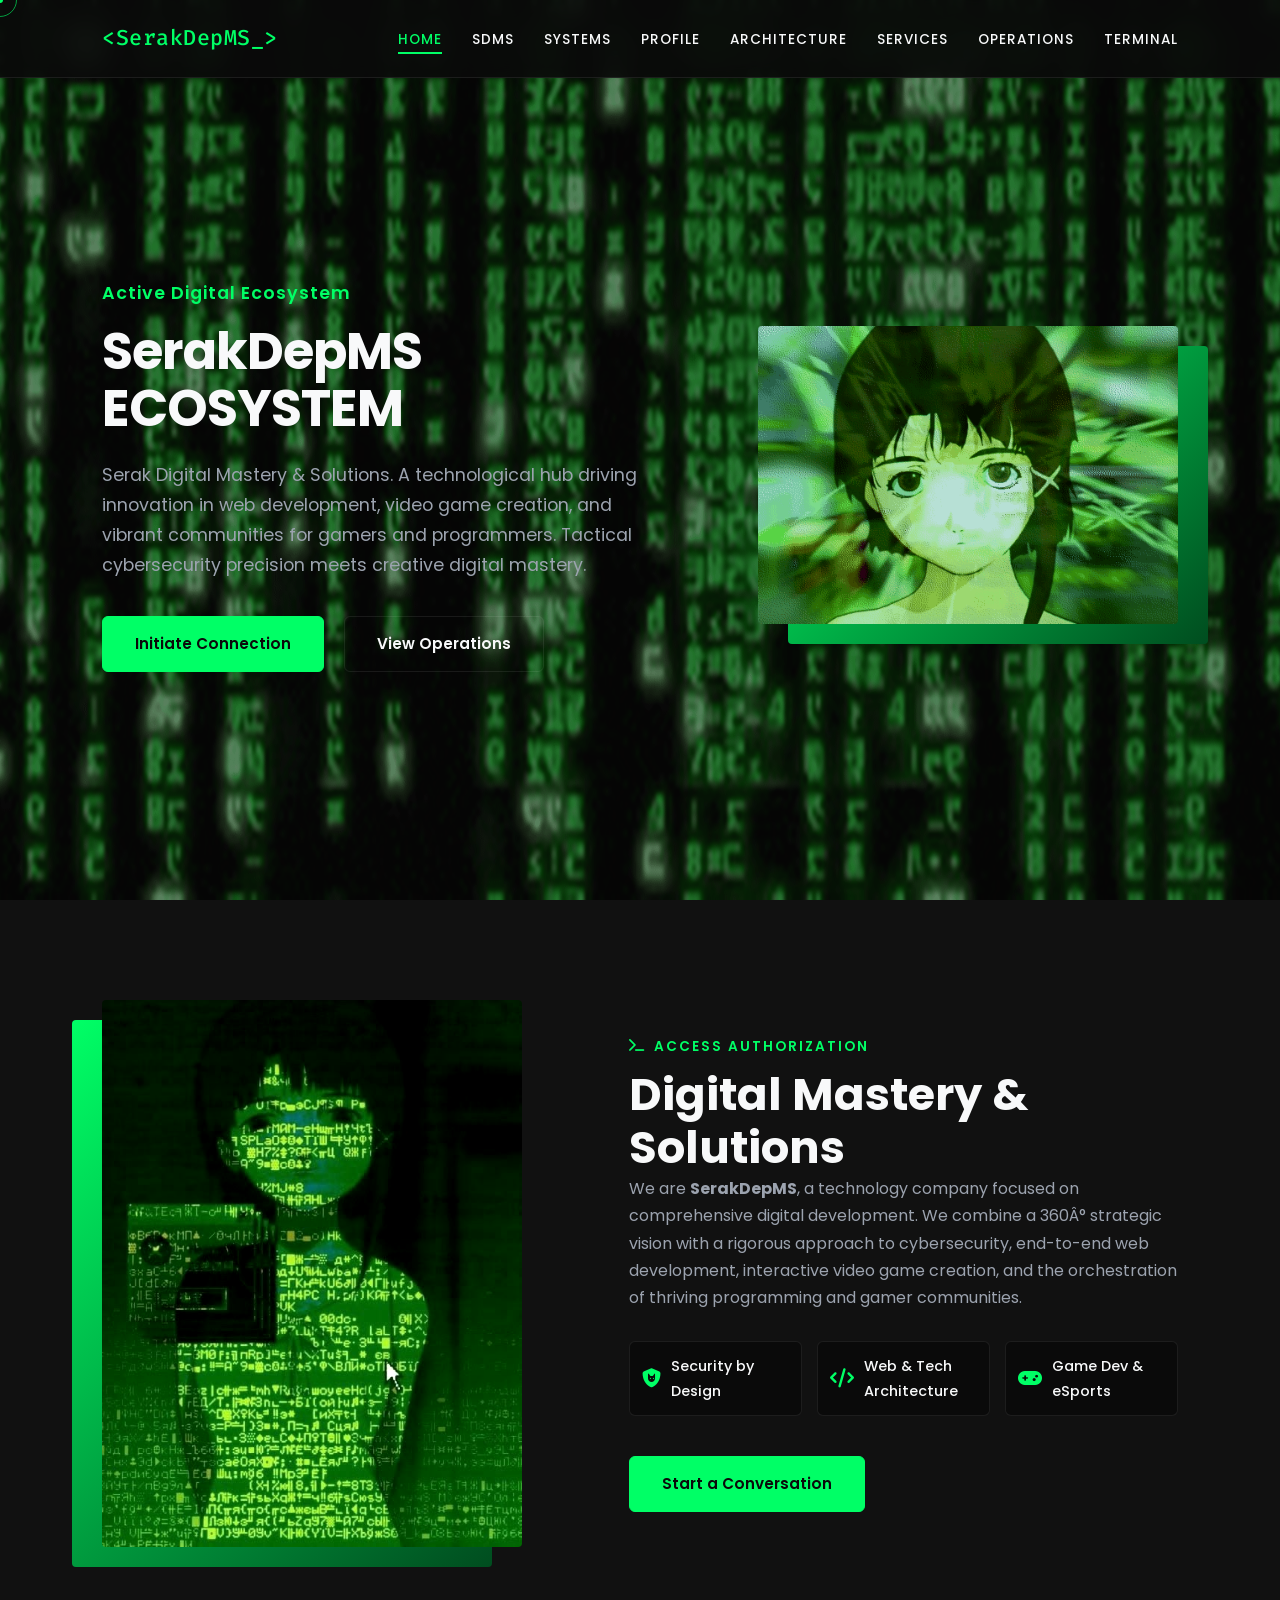
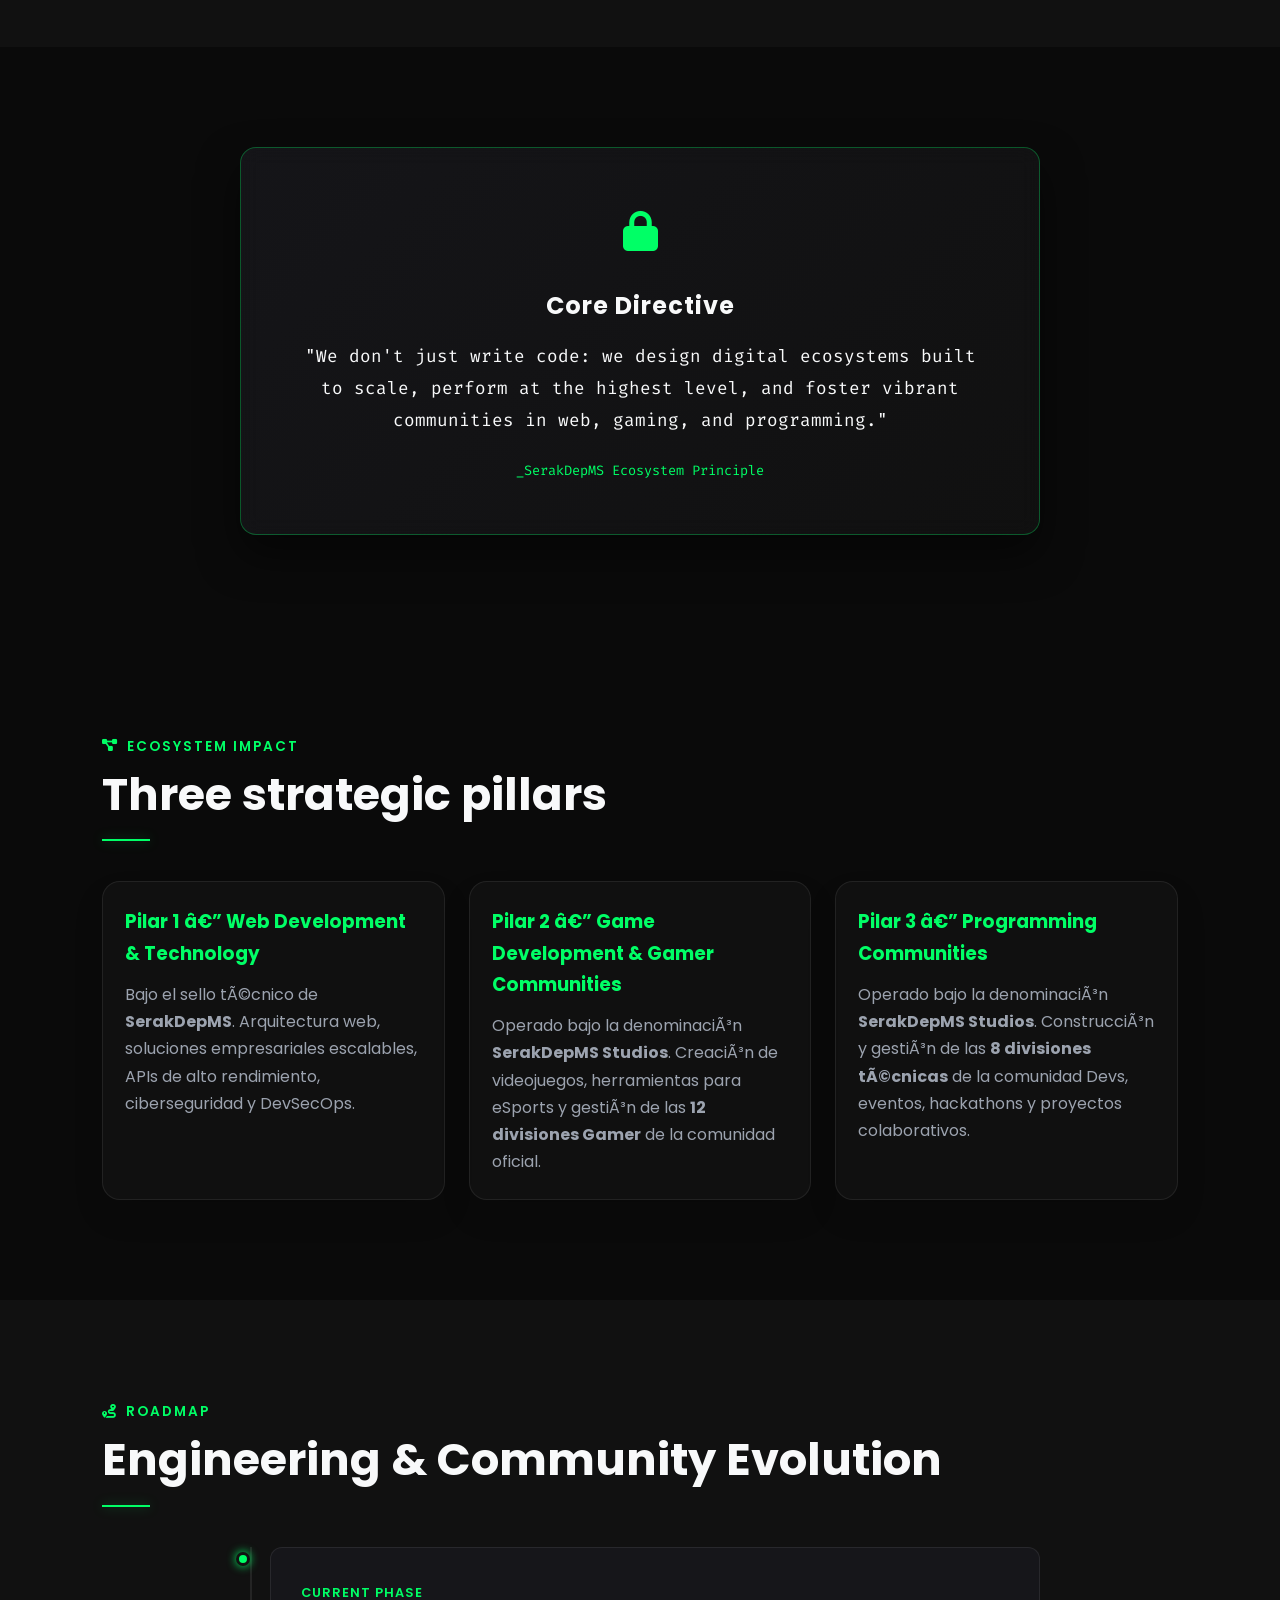
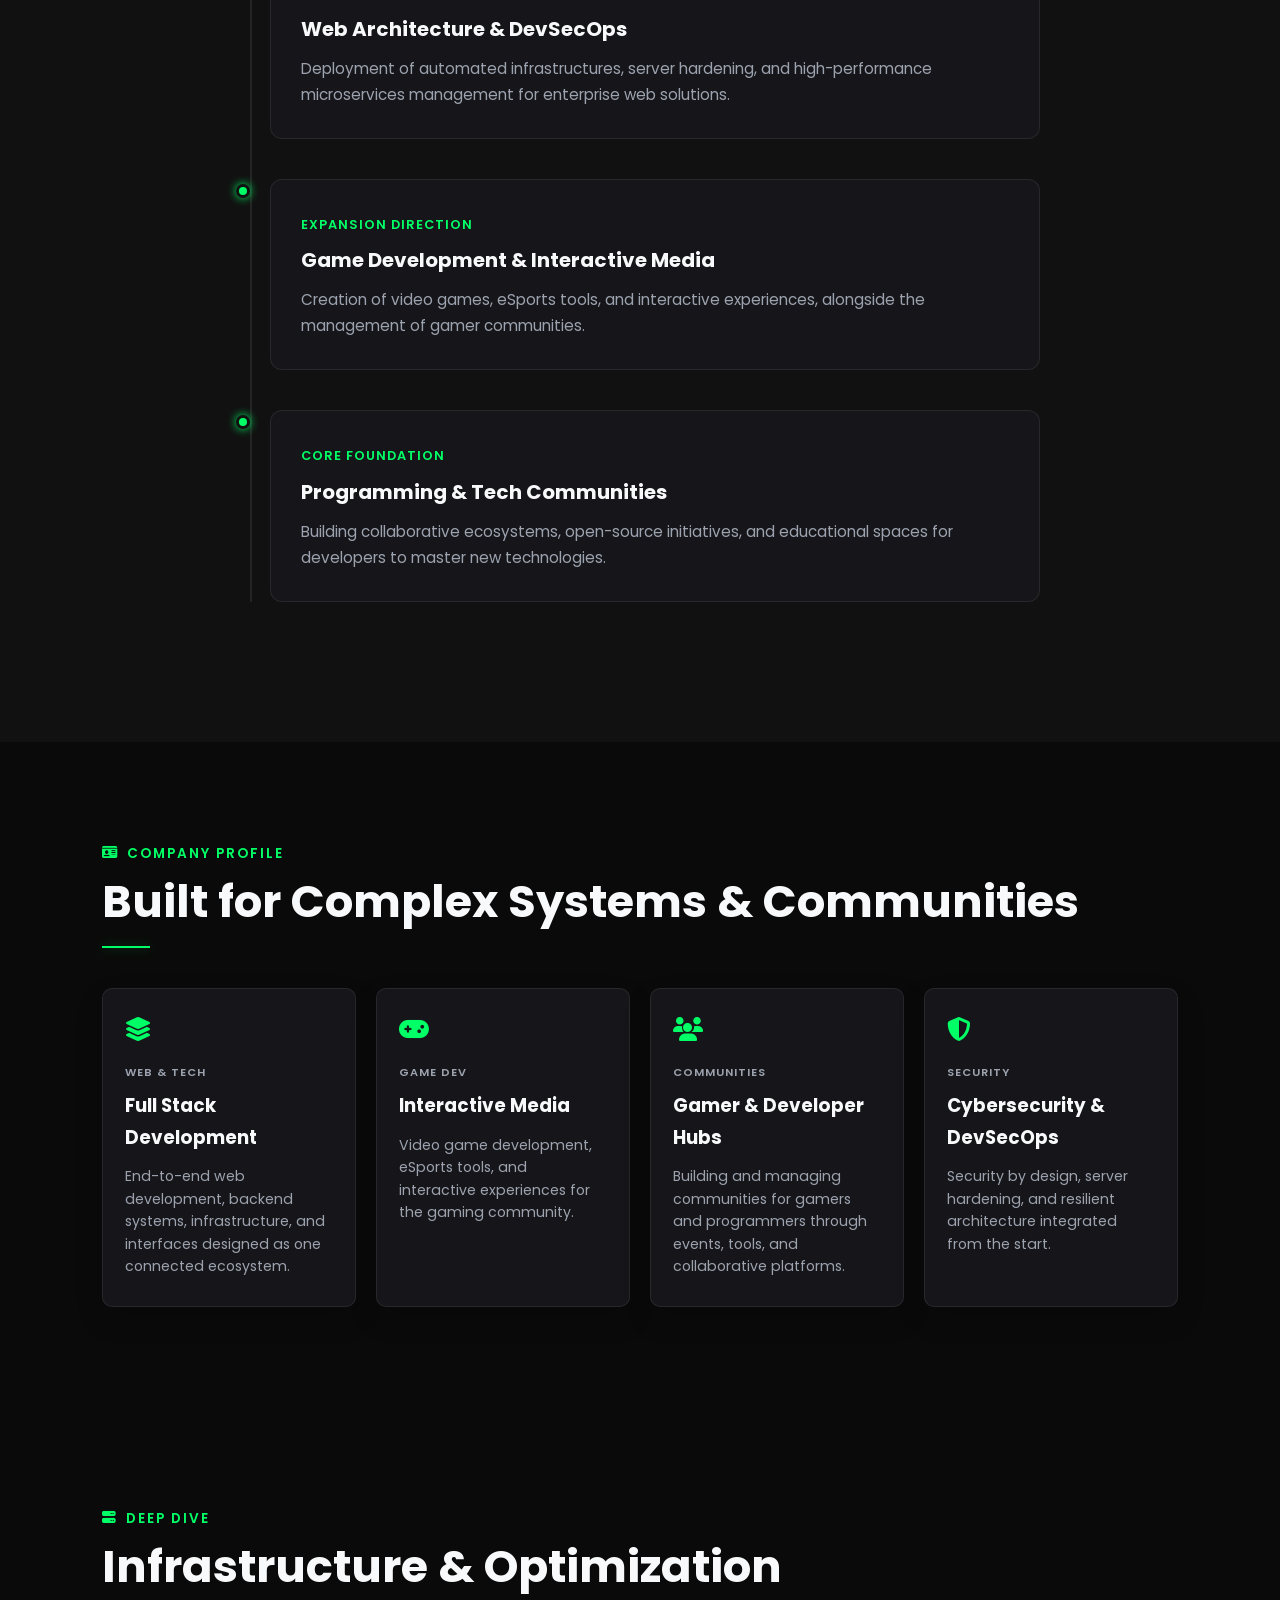
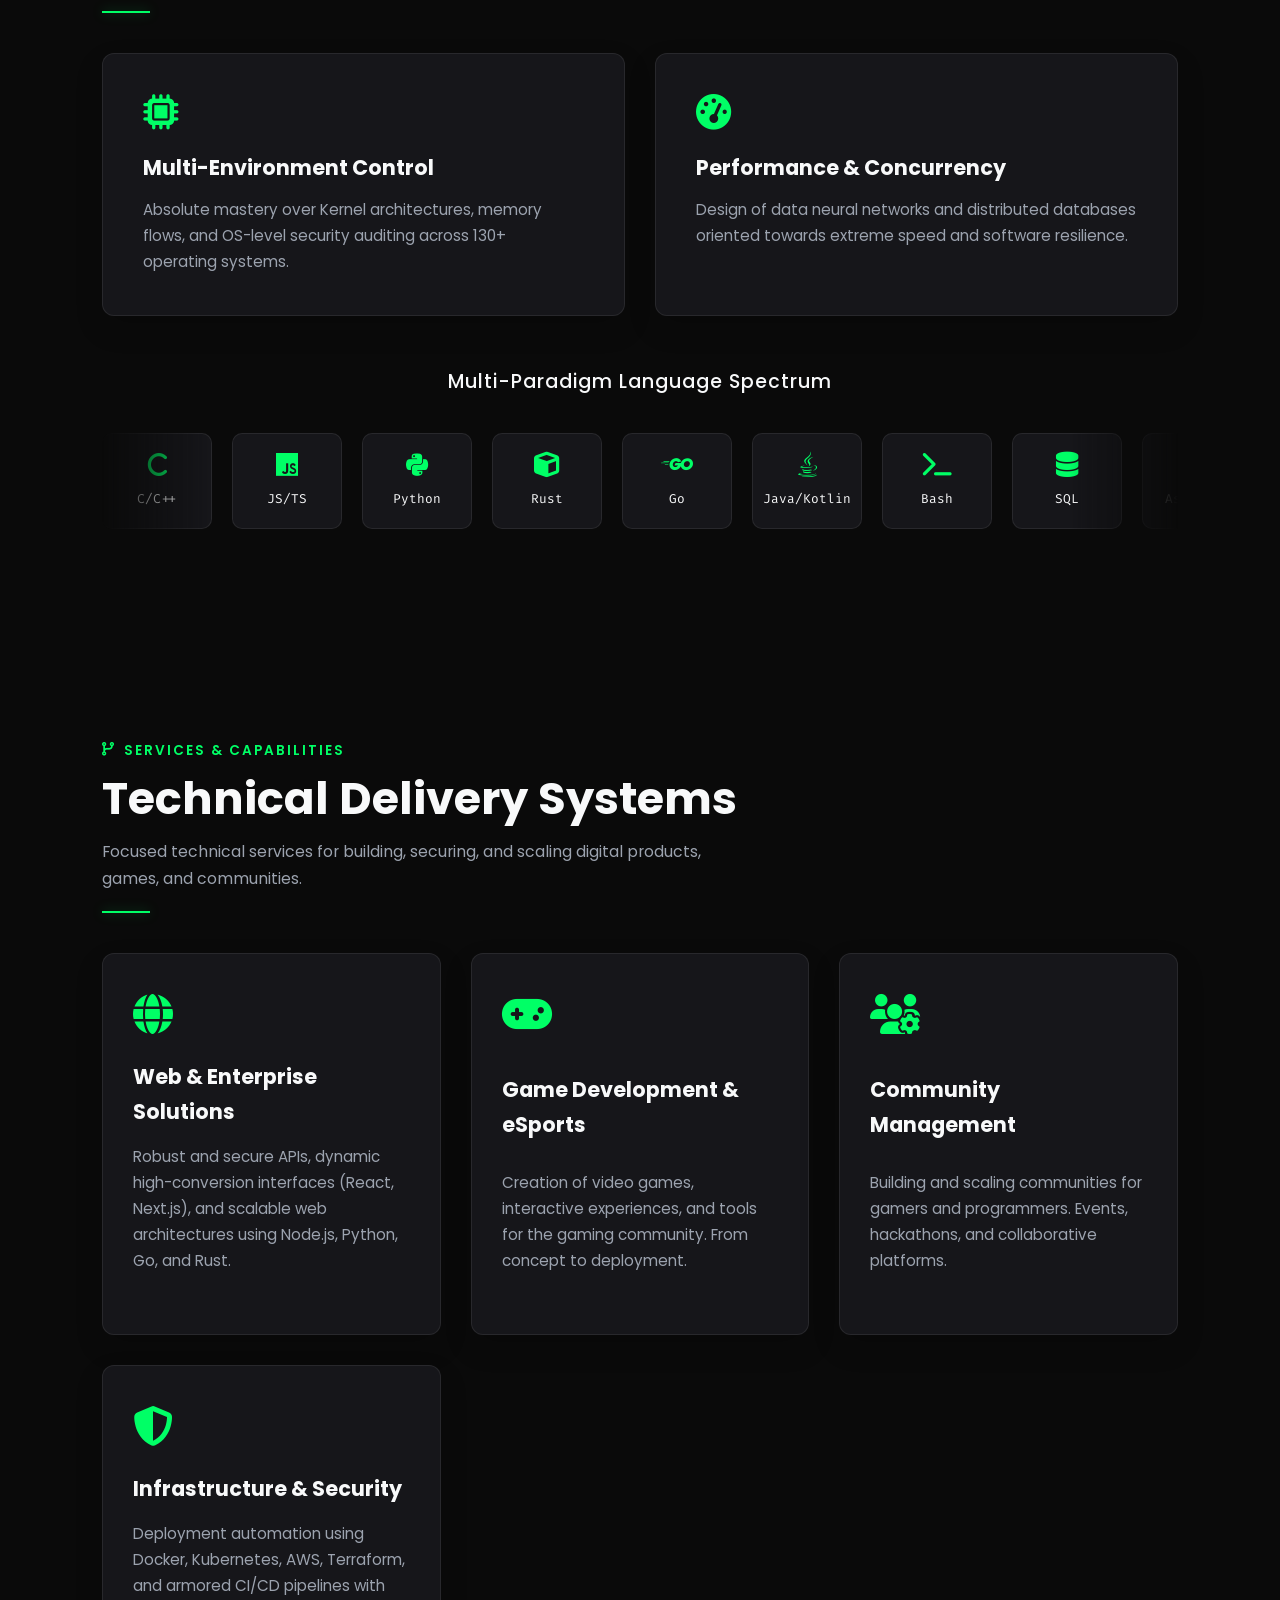
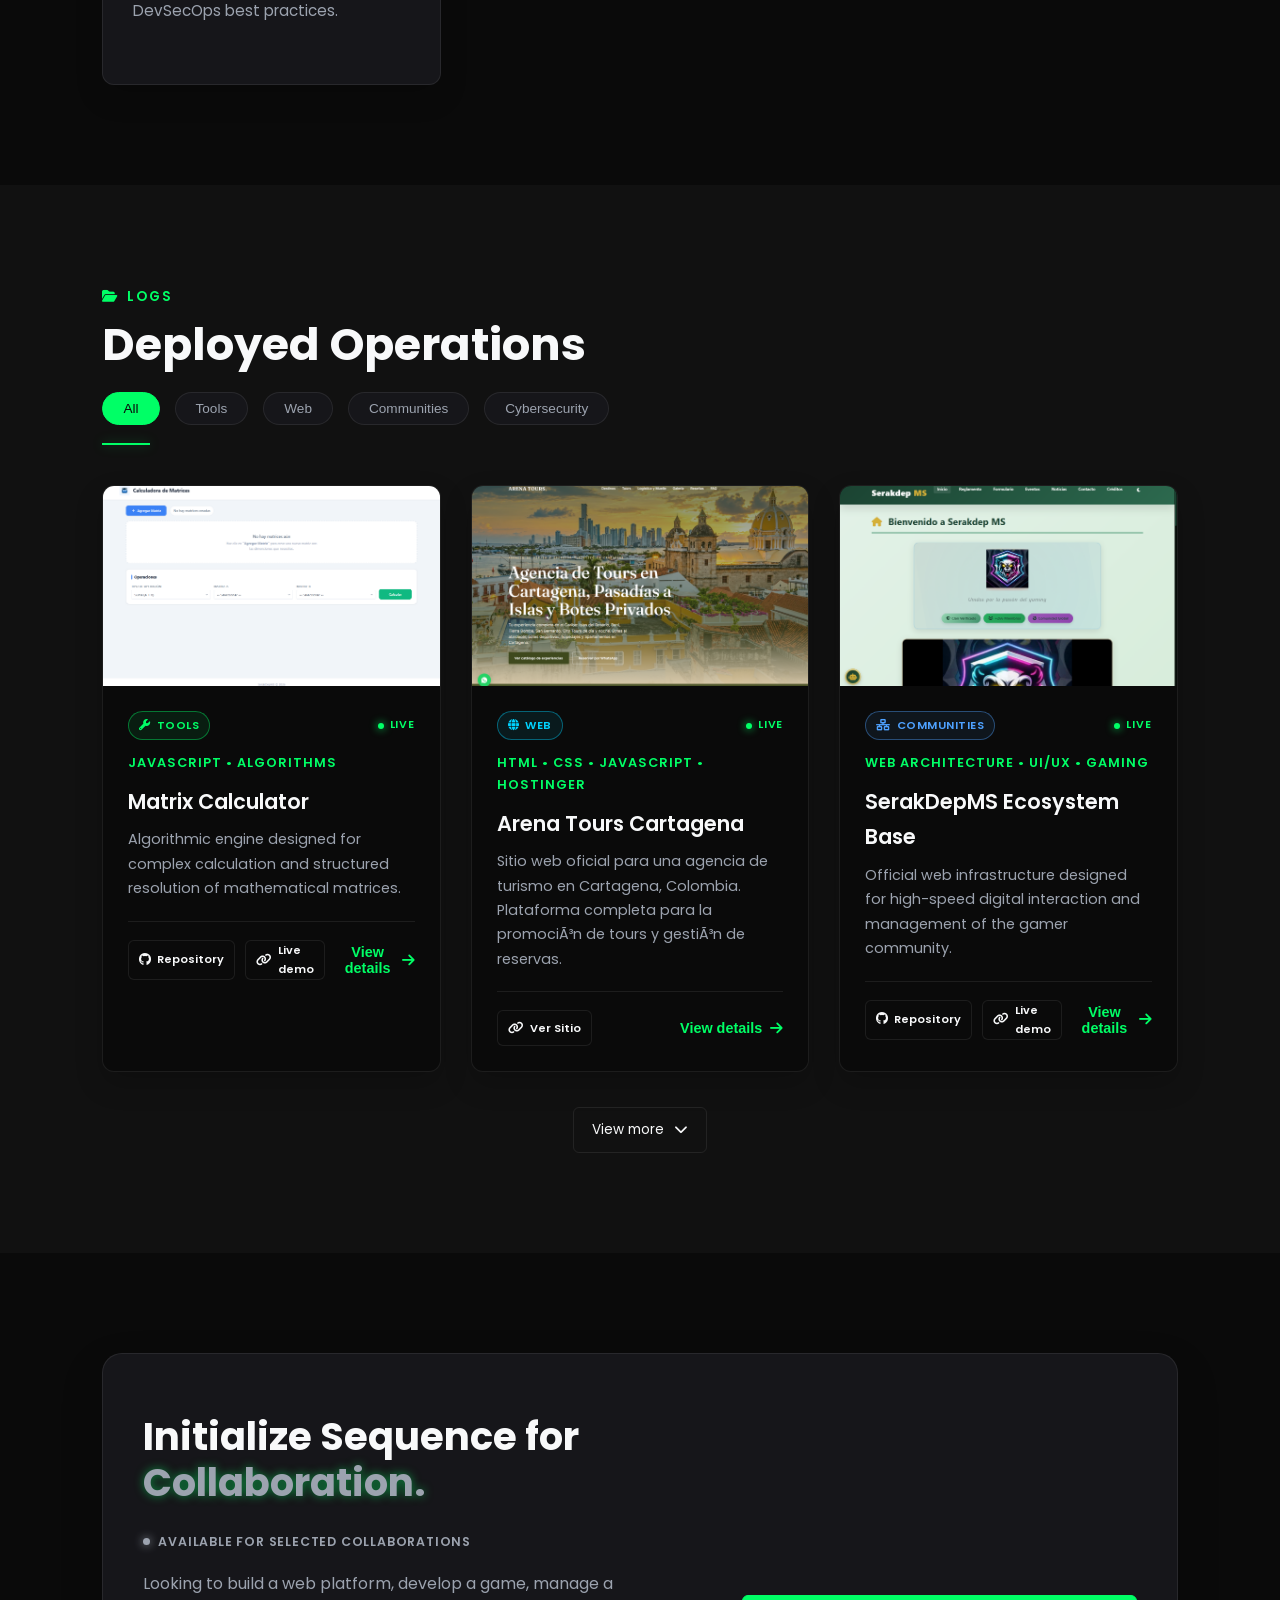
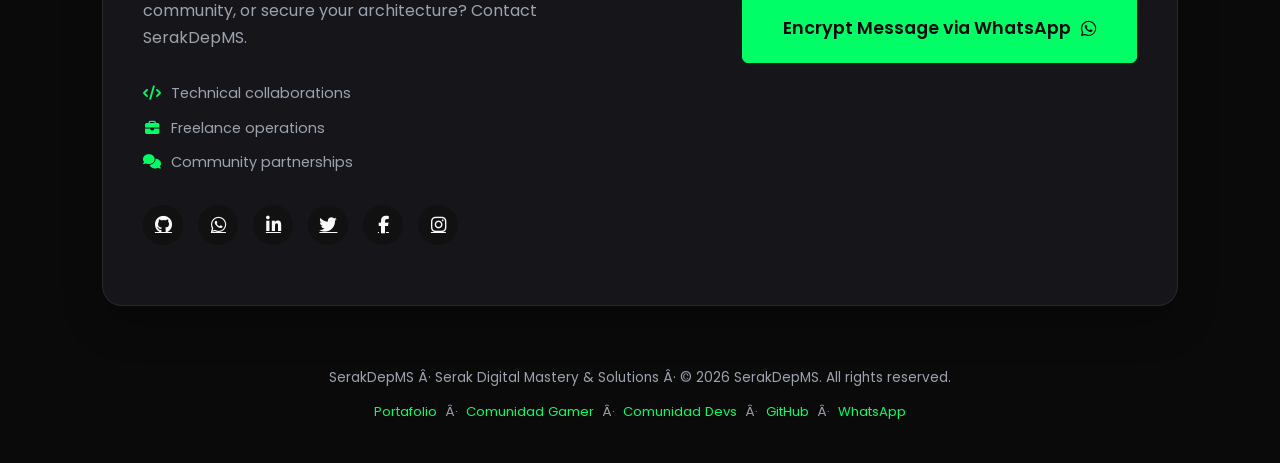
==== commit dabd61c8: "CORRECCION DE DATOS" ====
--- a/index.html
+++ b/index.html
@@ -1,22 +1,23 @@
-<!DOCTYPE html>
+﻿<!DOCTYPE html>
 <html lang="en">
 <head>
     <meta charset="UTF-8">
     <meta name="viewport" content="width=device-width, initial-scale=1.0">
-    <title>SerakDepMS | Web Development, Game Studios & Tech Communities</title>
-    <meta name="description" content="Serak Digital Mastery & Solutions (SDMS). A tech ecosystem driving innovation in web development, video game creation, cybersecurity, and vibrant communities for gamers and programmers.">
-    <meta property="og:title" content="SerakDepMS | Digital Mastery & Solutions Ecosystem">
-    <meta property="og:description" content="Transforming complex problems into secure, scalable, and high-performance digital ecosystems. Web, Games, and Communities.">
+    <title>SerakDepMS â€” Web Development, Game Studios & Tech Communities</title>
+    <meta name="description" content="SerakDepMS is the parent company behind web development, game development, cybersecurity, and the official gamer and developer communities of SerakDepMS Studios.">
+    <meta property="og:title" content="SerakDepMS">
+    <meta property="og:description" content="SerakDepMS is the parent company behind web development, game development, cybersecurity, and the official gamer and developer communities of SerakDepMS Studios.">
     <meta property="og:type" content="website">
     <meta property="og:url" content="https://serakdepms.github.io/SerakDepMS-Studios/">
+    <meta property="og:site_name" content="SerakDepMS">
     <meta property="og:image" content="https://serakdepms.github.io/SerakDepMS-Studios/assets/images/og-banner.jpg">
     <meta property="og:image:width" content="1200">
     <meta property="og:image:height" content="630">
     <meta name="twitter:card" content="summary_large_image">
-    <meta name="twitter:title" content="SerakDepMS | Serak Digital Mastery & Solutions">
-    <meta name="twitter:description" content="Full Stack Development, Game Studios & Tech Communities.">
+    <meta name="twitter:title" content="SerakDepMS â€” Web Development, Game Studios & Tech Communities">
+    <meta name="twitter:description" content="SerakDepMS powers web development, game development, cybersecurity, and the official gamer and developer communities of SerakDepMS Studios.">
     <meta name="twitter:image" content="https://serakdepms.github.io/SerakDepMS-Studios/assets/images/og-banner.jpg">
-    <meta name="theme-color" content="#000000"> 
+    <meta name="theme-color" content="#0a0a0a">
     <link rel="canonical" href="https://serakdepms.github.io/SerakDepMS-Studios/">
     <meta name="google-site-verification" content="9tjYSYGFCUfKDVZdeJDtDbpOyUBxd0uEh86botq02_0" />
 
@@ -38,8 +39,8 @@
     {
       "@context": "https://schema.org",
       "@type": "Organization",
-      "name": "SerakDepMS (SDMS)",
-      "description": "Tech ecosystem specialized in web development, video game creation, cybersecurity, and community building for gamers and programmers.",
+      "name": "SerakDepMS",
+      "description": "SerakDepMS is the parent company for web development, game development, cybersecurity, and the official gamer and programming communities operated under SerakDepMS Studios.",
       "url": "https://serakdepms.github.io/SerakDepMS-Studios/",
       "logo": "https://serakdepms.github.io/SerakDepMS-Studios/assets/images/profile.gif",
       "knowsAbout": ["Web Development", "Game Development", "Cybersecurity", "Gamer Communities", "Programming Communities", "DevSecOps"],
@@ -53,7 +54,7 @@
       ]
     }
     </script>
-    
+
     <link href="https://fonts.googleapis.com/css2?family=Poppins:wght@300;400;500;600;700&family=Fira+Code:wght@400;500&display=swap" rel="stylesheet">
     <link rel="stylesheet" href="css/style.css">
 </head>
@@ -117,7 +118,7 @@
                     </div>
                 </div>
                 <div class="hero-image">
-                    <div class="image-wrapper neon-bg-right"> 
+                    <div class="image-wrapper neon-bg-right">
                         <img src="assets/images/profile.gif" alt="SerakDepMS (SDMS) Eagle Animation" loading="lazy" width="500" height="355">
                     </div>
                 </div>
@@ -134,7 +135,7 @@
                 <p class="section-subtitle"><i class="fa-solid fa-terminal"></i> Access Authorization</p>
                 <h2 class="section-title">Digital Mastery & Solutions</h2>
                 <p class="about-text">
-                    We are <strong>SerakDepMS</strong>, a technology company focused on comprehensive digital development. We combine a 360° strategic vision with a rigorous approach to cybersecurity, end-to-end web development, interactive video game creation, and the orchestration of thriving programming and gamer communities.
+                    We are <strong>SerakDepMS</strong>, a technology company focused on comprehensive digital development. We combine a 360Â° strategic vision with a rigorous approach to cybersecurity, end-to-end web development, interactive video game creation, and the orchestration of thriving programming and gamer communities.
                 </p>
                 <div class="achievements-list">
                     <div class="achievement-badge"><i class="fa-solid fa-shield-cat"></i> Security by Design</div>
@@ -151,6 +152,27 @@
                 <h3>Core Directive</h3>
                 <p class="code-font">"We don't just write code: we design digital ecosystems built to scale, perform at the highest level, and foster vibrant communities in web, gaming, and programming."</p>
                 <span class="manifesto-author">_SerakDepMS Ecosystem Principle</span>
+            </div>
+        </section>
+
+        <section id="ecosystem-impact" class="section-padding">
+            <div class="section-header">
+                <p class="section-subtitle"><i class="fa-solid fa-diagram-project"></i> Ecosystem Impact</p>
+                <h2 class="section-title">Three strategic pillars</h2>
+            </div>
+            <div class="impact-grid">
+                <article class="impact-item">
+                    <h3>Pilar 1 â€” Web Development &amp; Technology</h3>
+                    <p>Bajo el sello tÃ©cnico de <strong>SerakDepMS</strong>. Arquitectura web, soluciones empresariales escalables, APIs de alto rendimiento, ciberseguridad y DevSecOps.</p>
+                </article>
+                <article class="impact-item">
+                    <h3>Pilar 2 â€” Game Development &amp; Gamer Communities</h3>
+                    <p>Operado bajo la denominaciÃ³n <strong>SerakDepMS Studios</strong>. CreaciÃ³n de videojuegos, herramientas para eSports y gestiÃ³n de las <strong>12 divisiones Gamer</strong> de la comunidad oficial.</p>
+                </article>
+                <article class="impact-item">
+                    <h3>Pilar 3 â€” Programming Communities</h3>
+                    <p>Operado bajo la denominaciÃ³n <strong>SerakDepMS Studios</strong>. ConstrucciÃ³n y gestiÃ³n de las <strong>8 divisiones tÃ©cnicas</strong> de la comunidad Devs, eventos, hackathons y proyectos colaborativos.</p>
+                </article>
             </div>
         </section>
 
@@ -251,7 +273,7 @@
                         <div class="lang-item"><i class="fa-solid fa-terminal"></i><span>Bash</span></div>
                         <div class="lang-item"><i class="fa-solid fa-database"></i><span>SQL</span></div>
                         <div class="lang-item"><i class="fa-solid fa-microchip"></i><span>Assembly</span></div>
-                        
+
                         <div class="lang-item"><i class="fa-solid fa-c"></i><span>C/C++</span></div>
                         <div class="lang-item"><i class="fa-brands fa-js"></i><span>JS/TS</span></div>
                         <div class="lang-item"><i class="fa-brands fa-python"></i><span>Python</span></div>
@@ -272,7 +294,7 @@
                 <h2 class="section-title">Technical Delivery Systems</h2>
                 <p class="section-intro">Focused technical services for building, securing, and scaling digital products, games, and communities.</p>
             </div>
-            
+
             <div class="services-container">
                 <div class="service-card">
                     <i class="fa-solid fa-globe service-icon"></i>
@@ -301,7 +323,7 @@
             <div class="section-header">
                 <p class="section-subtitle"><i class="fa-solid fa-folder-open"></i> Logs</p>
                 <h2 class="section-title">Deployed Operations</h2>
-                
+
                 <div class="filter-container">
                     <button class="filter-btn active" data-filter="all" type="button">All</button>
                     <button class="filter-btn" data-filter="tools" type="button">Tools</button>
@@ -310,7 +332,7 @@
                     <button class="filter-btn" data-filter="security" type="button">Cybersecurity</button>
                 </div>
             </div>
-            
+
             <div class="projects-container">
                 <article class="project-card" data-category="tools" data-project="matrix">
                     <div class="project-img">
@@ -330,7 +352,7 @@
                         </div>
                     </div>
                 </article>
-                
+
                 <article class="project-card" data-category="web" data-project="arenatours">
                     <div class="project-img">
                         <img src="assets/images/project/arenatourscartagena.png" alt="Arena Tours Cartagena" loading="lazy">
@@ -342,7 +364,7 @@
                         </div>
                         <p class="project-tech">HTML &bull; CSS &bull; JavaScript &bull; Hostinger</p>
                         <h3>Arena Tours Cartagena</h3>
-                        <p class="project-desc">Sitio web oficial para una agencia de turismo en Cartagena, Colombia. Plataforma completa para la promoción de tours y gestión de reservas.</p>
+                        <p class="project-desc">Sitio web oficial para una agencia de turismo en Cartagena, Colombia. Plataforma completa para la promociÃ³n de tours y gestiÃ³n de reservas.</p>
                         <div class="project-actions">
                             <div class="project-links">
                                 <a href="https://arenatourscartagena.com/" target="_blank" rel="noopener noreferrer" aria-label="Live site"><i class="fa-solid fa-link"></i><span>Ver Sitio</span></a>
@@ -352,7 +374,7 @@
                     </div>
                 </article>
 
-                <article class="project-card" data-category="community" data-project="clan">
+                <article class="project-card" data-category="community" data-project="gamerCommunity">
                     <div class="project-img">
                         <img src="assets/images/project/clanmultigamer.png" alt="Serakdep-MS-Clan-Official Platform" loading="lazy">
                     </div>
@@ -383,7 +405,7 @@
                         </div>
                         <p class="project-tech">Web Architecture &bull; UI/UX &bull; Programming</p>
                         <h3>Serakdep-MS-Devs-Official</h3>
-                        <p class="project-desc">División oficial de programación de SerakDepMS Studios. Ecosistema de desarrolladores con divisiones técnicas por área.</p>
+                        <p class="project-desc">DivisiÃ³n oficial de programaciÃ³n de SerakDepMS Studios. Ecosistema de desarrolladores con divisiones tÃ©cnicas por Ã¡rea.</p>
                         <div class="project-actions">
                             <div class="project-links">
                                 <a href="https://github.com/SerakDepMS/Serakdep-MS-Devs-Official" target="_blank" rel="noopener noreferrer" aria-label="GitHub repository"><i class="fa-brands fa-github"></i><span>Repository</span></a>
@@ -463,7 +485,18 @@
             </div>
         </div>
         <div class="footer-bottom">
-            <p>&copy; 2026 SerakDepMS | Serak Digital Mastery & Solutions. Secure Ecosystem.</p>
+            <p>SerakDepMS Â· Serak Digital Mastery &amp; Solutions Â· &copy; 2026 SerakDepMS. All rights reserved.</p>
+            <nav class="footer-links" aria-label="Official ecosystem links">
+                <a href="https://serakdepms.github.io/SerakDepMS-Studios/" target="_blank" rel="noopener noreferrer">Portafolio</a>
+                <span>Â·</span>
+                <a href="https://serakdepms.github.io/Serakdep-MS-Clan-Official/" target="_blank" rel="noopener noreferrer">Comunidad Gamer</a>
+                <span>Â·</span>
+                <a href="https://serakdepms.github.io/Serakdep-MS-Devs-Official/" target="_blank" rel="noopener noreferrer">Comunidad Devs</a>
+                <span>Â·</span>
+                <a href="https://github.com/SerakDepMS" target="_blank" rel="noopener noreferrer">GitHub</a>
+                <span>Â·</span>
+                <a href="https://wa.me/SerakDepMS" target="_blank" rel="noopener noreferrer">WhatsApp</a>
+            </nav>
         </div>
     </footer>
 
@@ -478,4 +511,4 @@
         </div>
     </div>
 </body>
-</html>+</html>
--- a/css/style.css
+++ b/css/style.css
@@ -1,4 +1,4 @@
-:root {
+﻿:root {
     --bg-main: #0a0a0a;
     --bg-secondary: #111111;
     --bg-card: #16161a;
@@ -14,12 +14,12 @@
 
 * { margin: 0; padding: 0; box-sizing: border-box; }
 html { scroll-behavior: smooth; }
-body { 
-    font-family: var(--font-main); 
-    background-color: var(--bg-main); 
-    color: var(--text-light); 
-    line-height: 1.7; 
-    overflow-x: hidden; 
+body {
+    font-family: var(--font-main);
+    background-color: var(--bg-main);
+    color: var(--text-light);
+    line-height: 1.7;
+    overflow-x: hidden;
 }
 body.modal-open { overflow: hidden; }
 
@@ -114,17 +114,42 @@
     box-shadow: 0 0 12px var(--primary-glow);
 }
 
-.section-subtitle { 
+.section-subtitle {
     color: var(--primary-color); font-size: 0.85rem; font-weight: 600; text-transform: uppercase;
     letter-spacing: 2px; margin-bottom: 10px; display: flex; align-items: center; gap: 8px;
 }
 .section-title { font-size: 2.8rem; font-weight: 700; line-height: 1.2; }
 .section-intro { max-width: 620px; margin-top: 14px; color: var(--text-muted); font-size: 0.98rem; }
 
-.btn { 
-    display: inline-flex; align-items: center; gap: 10px; padding: 14px 32px; 
-    font-size: 0.95rem; font-weight: 600; text-decoration: none; border-radius: 6px; 
-    transition: var(--transition-smooth); cursor: pointer; 
+.impact-grid {
+    display: grid;
+    gap: 24px;
+    grid-template-columns: repeat(auto-fit, minmax(240px, 1fr));
+    margin-top: 30px;
+}
+
+.impact-item {
+    background: rgba(17, 17, 17, 0.9);
+    border: 1px solid var(--border-color);
+    border-radius: 18px;
+    padding: 24px 22px;
+    box-shadow: 0 16px 30px rgba(0, 0, 0, 0.12);
+}
+
+.impact-item h3 {
+    color: var(--primary-color);
+    margin-bottom: 12px;
+    font-size: 1.15rem;
+}
+
+.impact-item p {
+    color: var(--text-muted);
+}
+
+.btn {
+    display: inline-flex; align-items: center; gap: 10px; padding: 14px 32px;
+    font-size: 0.95rem; font-weight: 600; text-decoration: none; border-radius: 6px;
+    transition: var(--transition-smooth); cursor: pointer;
 }
 .btn-primary { background-color: var(--primary-color); color: #0a0a0a; border: 1px solid var(--primary-color); }
 .btn-primary:hover { background-color: transparent; color: var(--primary-color); box-shadow: 0 8px 25px var(--primary-glow); transform: translateY(-3px); }
@@ -160,13 +185,13 @@
 .logo-blink { animation: logo-blink 1.4s steps(1) infinite; }
 @keyframes logo-blink { 0%, 49% { opacity: 1; } 50%, 100% { opacity: 0.15; } }
 
-.navbar { 
-    display: flex; justify-content: space-between; align-items: center; padding: 20px 8%; 
+.navbar {
+    display: flex; justify-content: space-between; align-items: center; padding: 20px 8%;
     background-color: rgba(10, 10, 10, 0.9); backdrop-filter: blur(12px); -webkit-backdrop-filter: blur(12px);
     position: fixed; width: 100%; top: 0; z-index: 1000; border-bottom: 1px solid var(--border-color); transition: var(--transition-smooth);
 }
 .nav-links { list-style: none; display: flex; gap: 30px; }
-.nav-links a { 
+.nav-links a {
     color: var(--text-light); text-decoration: none; font-size: 0.85rem; font-weight: 500; letter-spacing: 1px; transition: var(--transition-smooth); position: relative;
 }
 .nav-links a::after {
@@ -201,13 +226,13 @@
 .hero-image { flex: 1; display: flex; justify-content: flex-end; }
 
 .image-wrapper { position: relative; width: 100%; max-width: 420px; }
-.image-wrapper img { 
-    width: 100%; 
-    height: auto; 
-    display: block; position: relative; z-index: 2; border-radius: 4px; filter: grayscale(15%) contrast(110%); 
-}
-.neon-bg-right::before, .neon-bg-left::before { 
-    content: ''; position: absolute; top: 20px; bottom: -20px; 
+.image-wrapper img {
+    width: 100%;
+    height: auto;
+    display: block; position: relative; z-index: 2; border-radius: 4px; filter: grayscale(15%) contrast(110%);
+}
+.neon-bg-right::before, .neon-bg-left::before {
+    content: ''; position: absolute; top: 20px; bottom: -20px;
     background: linear-gradient(135deg, var(--primary-color), #004d1f); z-index: 1; border-radius: 4px;
 }
 .neon-bg-right::before { left: 30px; right: -30px; }
@@ -218,8 +243,8 @@
 .about-content { flex: 1.2; }
 .about-text { color: var(--text-muted); font-size: 1rem; margin-bottom: 30px; }
 .achievements-list { display: grid; grid-template-columns: repeat(auto-fit, minmax(140px, 1fr)); gap: 15px; margin-bottom: 40px; }
-.achievement-badge { 
-    background-color: var(--bg-main); padding: 12px; border-radius: 6px; 
+.achievement-badge {
+    background-color: var(--bg-main); padding: 12px; border-radius: 6px;
     font-size: 0.9rem; font-weight: 500; display: flex; align-items: center; gap: 10px; border: 1px solid var(--border-color); transition: var(--transition-smooth);
 }
 .achievement-badge i { font-size: 1.2rem; color: var(--primary-color); }
@@ -324,8 +349,8 @@
 .lang-item:hover { border-color: var(--primary-color); transform: translateY(-4px); background-color: rgba(0, 255, 102, 0.05); }
 
 .services-container { display: grid; grid-template-columns: repeat(auto-fit, minmax(280px, 1fr)); gap: 30px; }
-.service-card { 
-    background-color: var(--bg-card); padding: 40px 30px; border-radius: 12px; 
+.service-card {
+    background-color: var(--bg-card); padding: 40px 30px; border-radius: 12px;
     border: 1px solid var(--border-color); transition: var(--transition-smooth); position: relative; overflow: hidden;
     display: flex; flex-direction: column; justify-content: space-between;
     min-height: 250px;
@@ -371,8 +396,8 @@
 .projects-toggle:hover { color: var(--primary-color); border-color: var(--primary-color); }
 .projects-toggle i { transition: transform 0.3s ease; }
 .projects-toggle[aria-expanded="true"] i { transform: rotate(180deg); }
-.project-card { 
-    background-color: var(--bg-main); border-radius: 12px; overflow: hidden; 
+.project-card {
+    background-color: var(--bg-main); border-radius: 12px; overflow: hidden;
     border: 1px solid var(--border-color); transition: var(--transition-smooth); cursor: pointer; box-shadow: 0 12px 28px rgba(0,0,0,0.18);
 }
 .project-card.hide { display: none; }
@@ -391,10 +416,10 @@
 .project-category-badge.cat-tools { color: var(--primary-color); border-color: rgba(0, 255, 102, 0.4); background: rgba(0, 255, 102, 0.08); }
 .project-category-badge.cat-community { color: #4ea1ff; border-color: rgba(78, 161, 255, 0.4); background: rgba(78, 161, 255, 0.08); }
 .project-category-badge.cat-security { color: #ff6b6b; border-color: rgba(255, 107, 107, 0.4); background: rgba(255, 107, 107, 0.08); }
-.project-category-badge.cat-web { 
-    color: #00d2ff; 
-    border-color: rgba(0, 210, 255, 0.4); 
-    background: rgba(0, 210, 255, 0.08); 
+.project-category-badge.cat-web {
+    color: #00d2ff;
+    border-color: rgba(0, 210, 255, 0.4);
+    background: rgba(0, 210, 255, 0.08);
 }
 .project-meta { display: flex; align-items: center; justify-content: space-between; gap: 12px; margin-bottom: 12px; }
 .project-meta .project-category-badge { margin-bottom: 0; }
@@ -475,7 +500,7 @@
 .modal-features li i { color: var(--primary-color); margin-top: 4px; }
 
 .cta { background-color: var(--bg-main); padding-bottom: 40px; }
-.cta-wrapper { 
+.cta-wrapper {
     background-color: var(--bg-card); padding: 60px 40px; border-radius: 20px;
     display: flex; justify-content: space-between; align-items: center; flex-wrap: wrap; gap: 40px; border: 1px solid var(--border-color);
 }
@@ -488,13 +513,28 @@
 .availability-status { display: inline-flex; align-items: center; gap: 8px; margin-bottom: 18px; color: var(--primary-color); font-size: 0.78rem; font-weight: 600; letter-spacing: 0.8px; text-transform: uppercase; }
 .availability-status::before { content: ''; width: 7px; height: 7px; border-radius: 50%; background: currentColor; box-shadow: 0 0 10px currentColor; }
 .social-links { display: flex; gap: 15px; flex-wrap: wrap; }
-.social-links a { 
+.social-links a {
     display: flex; justify-content: center; align-items: center; width: 40px; height: 40px; border-radius: 50%; background: var(--bg-secondary);
     color: var(--text-light); font-size: 1.1rem; transition: var(--transition-smooth);
 }
 .social-links a:hover { background: var(--primary-color); color: #0a0a0a; transform: translateY(-3px); }
 .cta-wrapper { box-shadow: 0 18px 40px rgba(0,0,0,0.22); }
 .footer-bottom { text-align: center; margin-top: 60px; color: var(--text-muted); font-size: 0.85rem; }
+.footer-bottom p { margin-bottom: 8px; }
+.footer-links {
+    display: flex;
+    justify-content: center;
+    align-items: center;
+    flex-wrap: wrap;
+    gap: 8px;
+    margin-top: 12px;
+    font-size: 0.82rem;
+}
+.footer-links a {
+    color: var(--primary-color);
+    text-decoration: none;
+}
+.footer-links a:hover { text-decoration: underline; }
 
 @media (prefers-reduced-motion: reduce) {
     *, *::before, *::after {
@@ -524,7 +564,7 @@
     .hero-image, .about-image { margin-top: 30px; width: 100%; display: flex; justify-content: center; align-items: center; }
     .cta-wrapper { flex-direction: column; text-align: center; padding: 40px 20px; }
     .social-links { justify-content: center; }
-    
+
     .image-wrapper { max-width: 420px; }
     .neon-bg-right::before { left: 15px; right: -15px; }
     .neon-bg-left::before { right: 15px; left: -15px; }
@@ -548,8 +588,8 @@
         min-height: auto;
         padding-bottom: 60px;
     }
-    .name { 
-        font-size: 2.2rem; 
+    .name {
+        font-size: 2.2rem;
         letter-spacing: -0.5px;
     }
     .section-title { font-size: 1.8rem; }
@@ -558,9 +598,9 @@
     .section-header::after { margin-top: 14px; }
     .project-content { min-height: 0; }
     .project-actions { align-items: flex-end; }
-    
+
     .image-wrapper { max-width: 260px; }
     .neon-bg-right::before { left: 10px; right: -10px; }
     .neon-bg-left::before { right: 10px; left: -10px; }
 }
-.project-links a span { font-size: 0.7rem; font-weight: 600; margin-left: 6px; }+.project-links a span { font-size: 0.7rem; font-weight: 600; margin-left: 6px; }
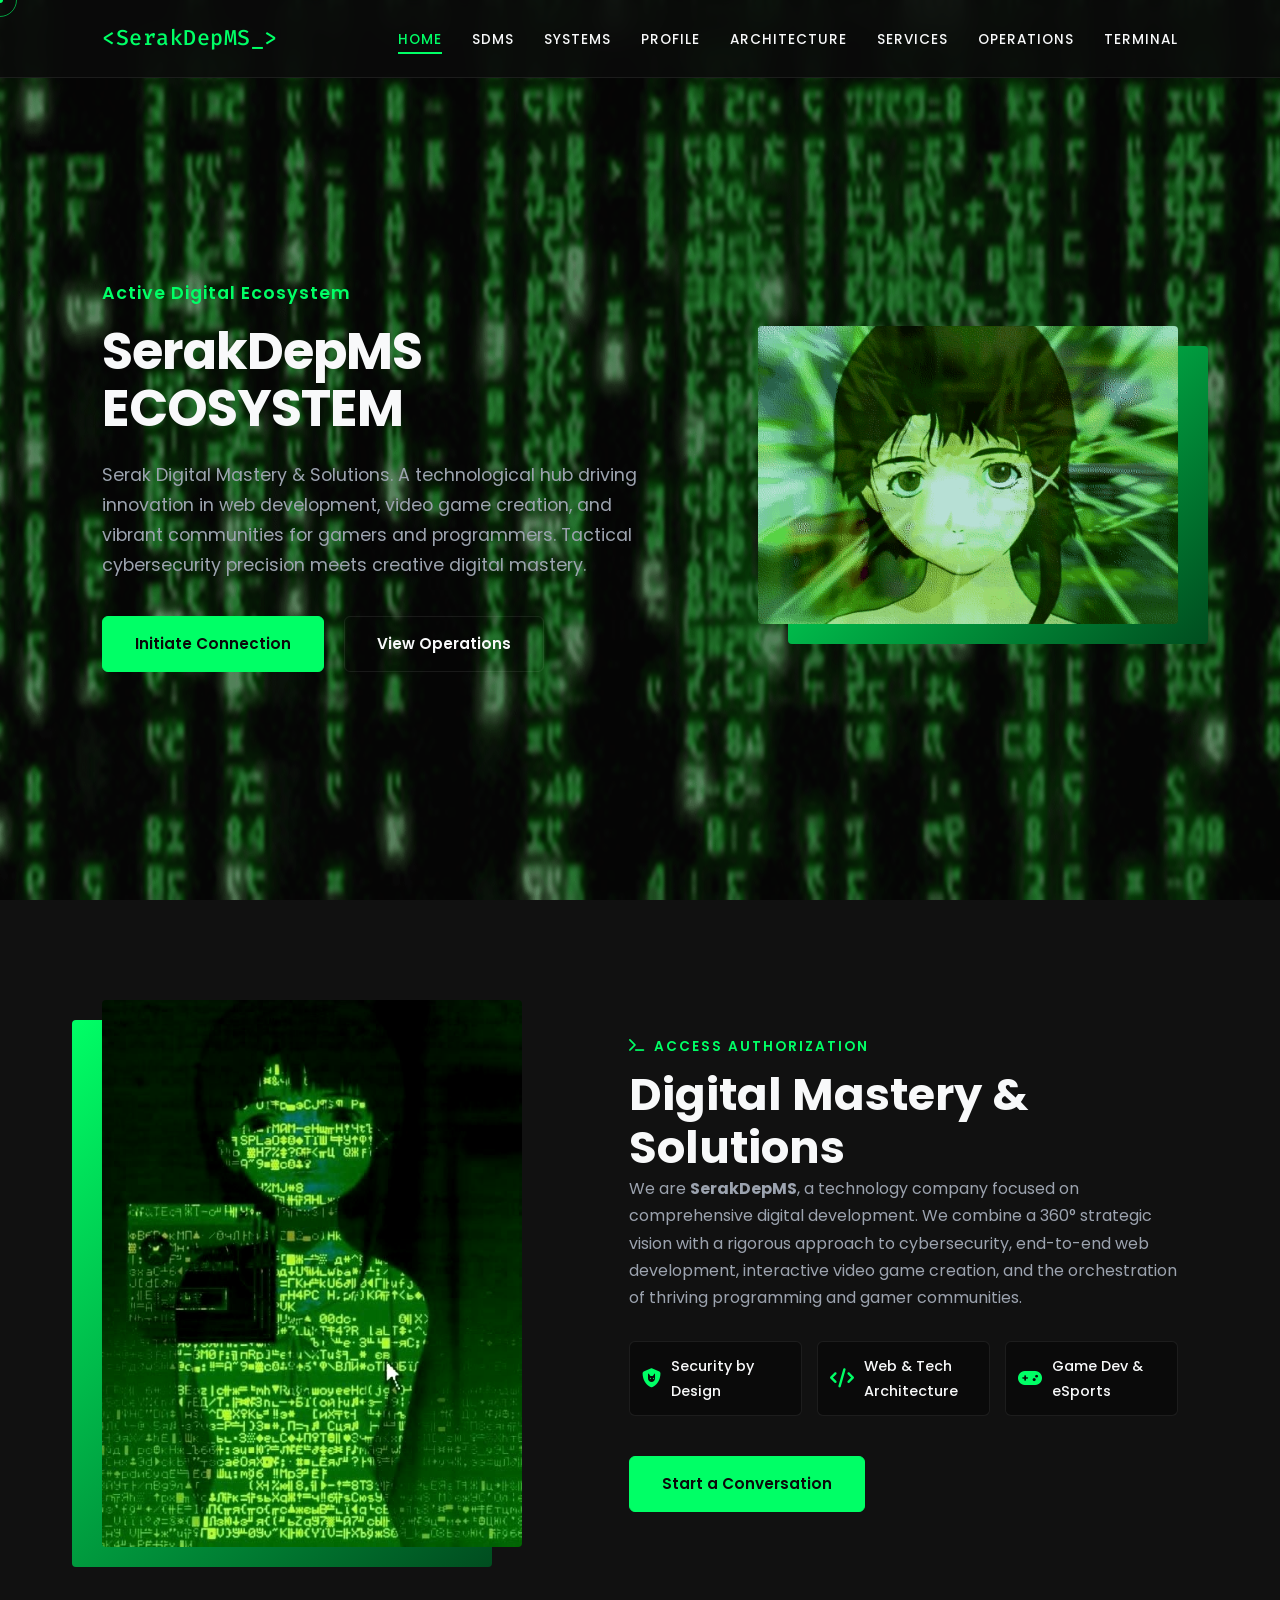
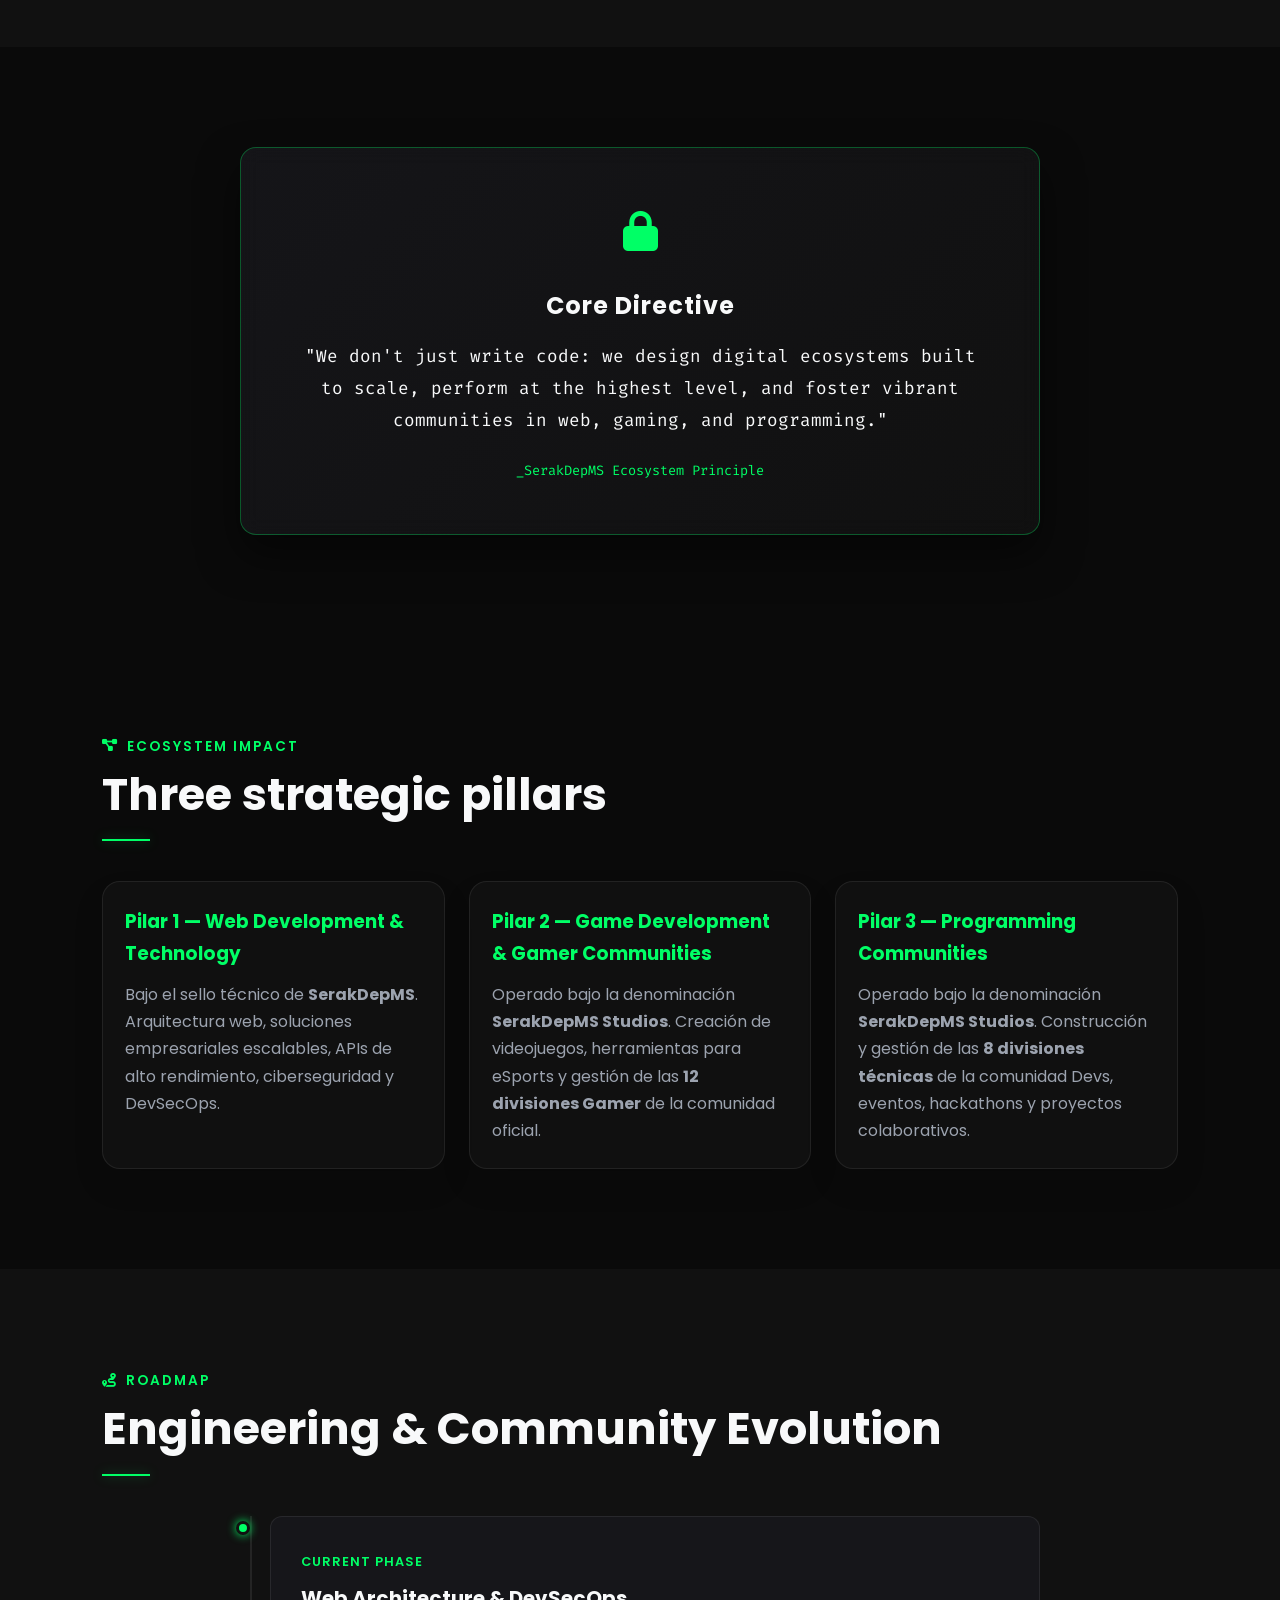
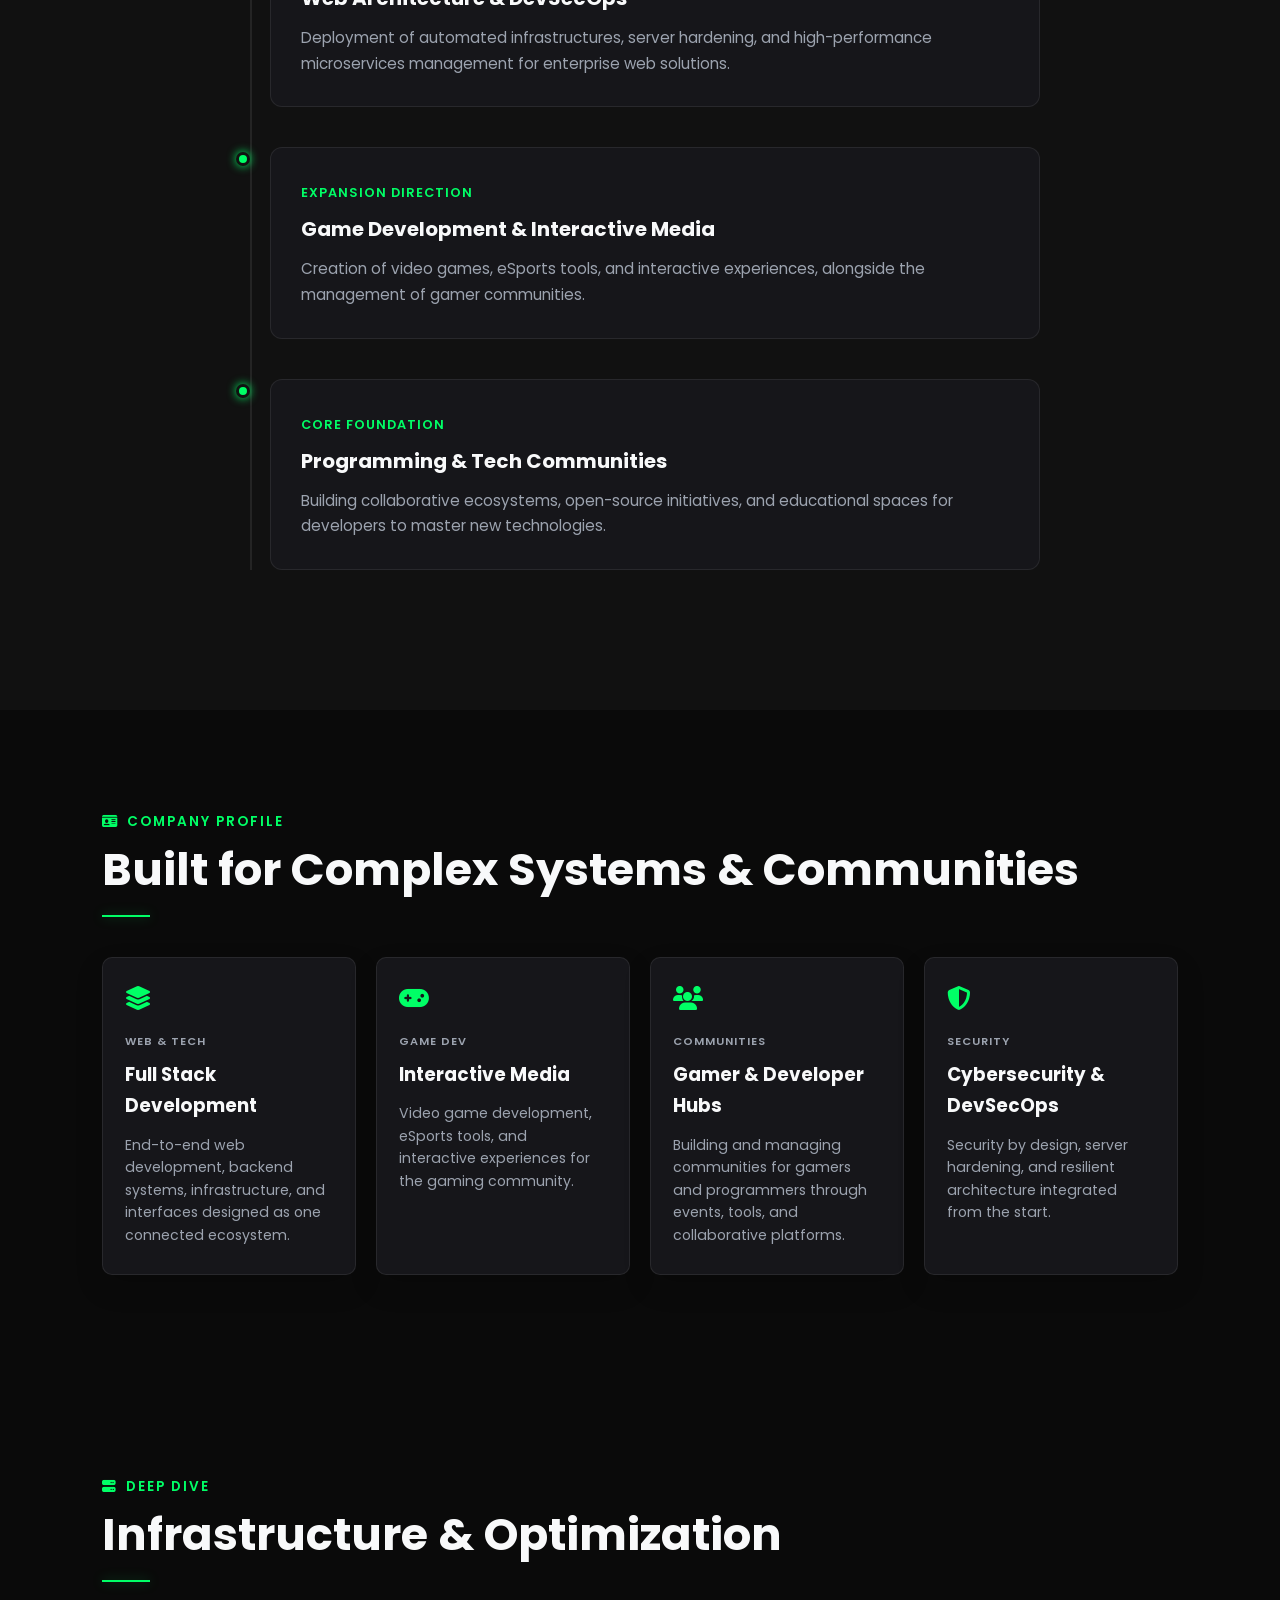
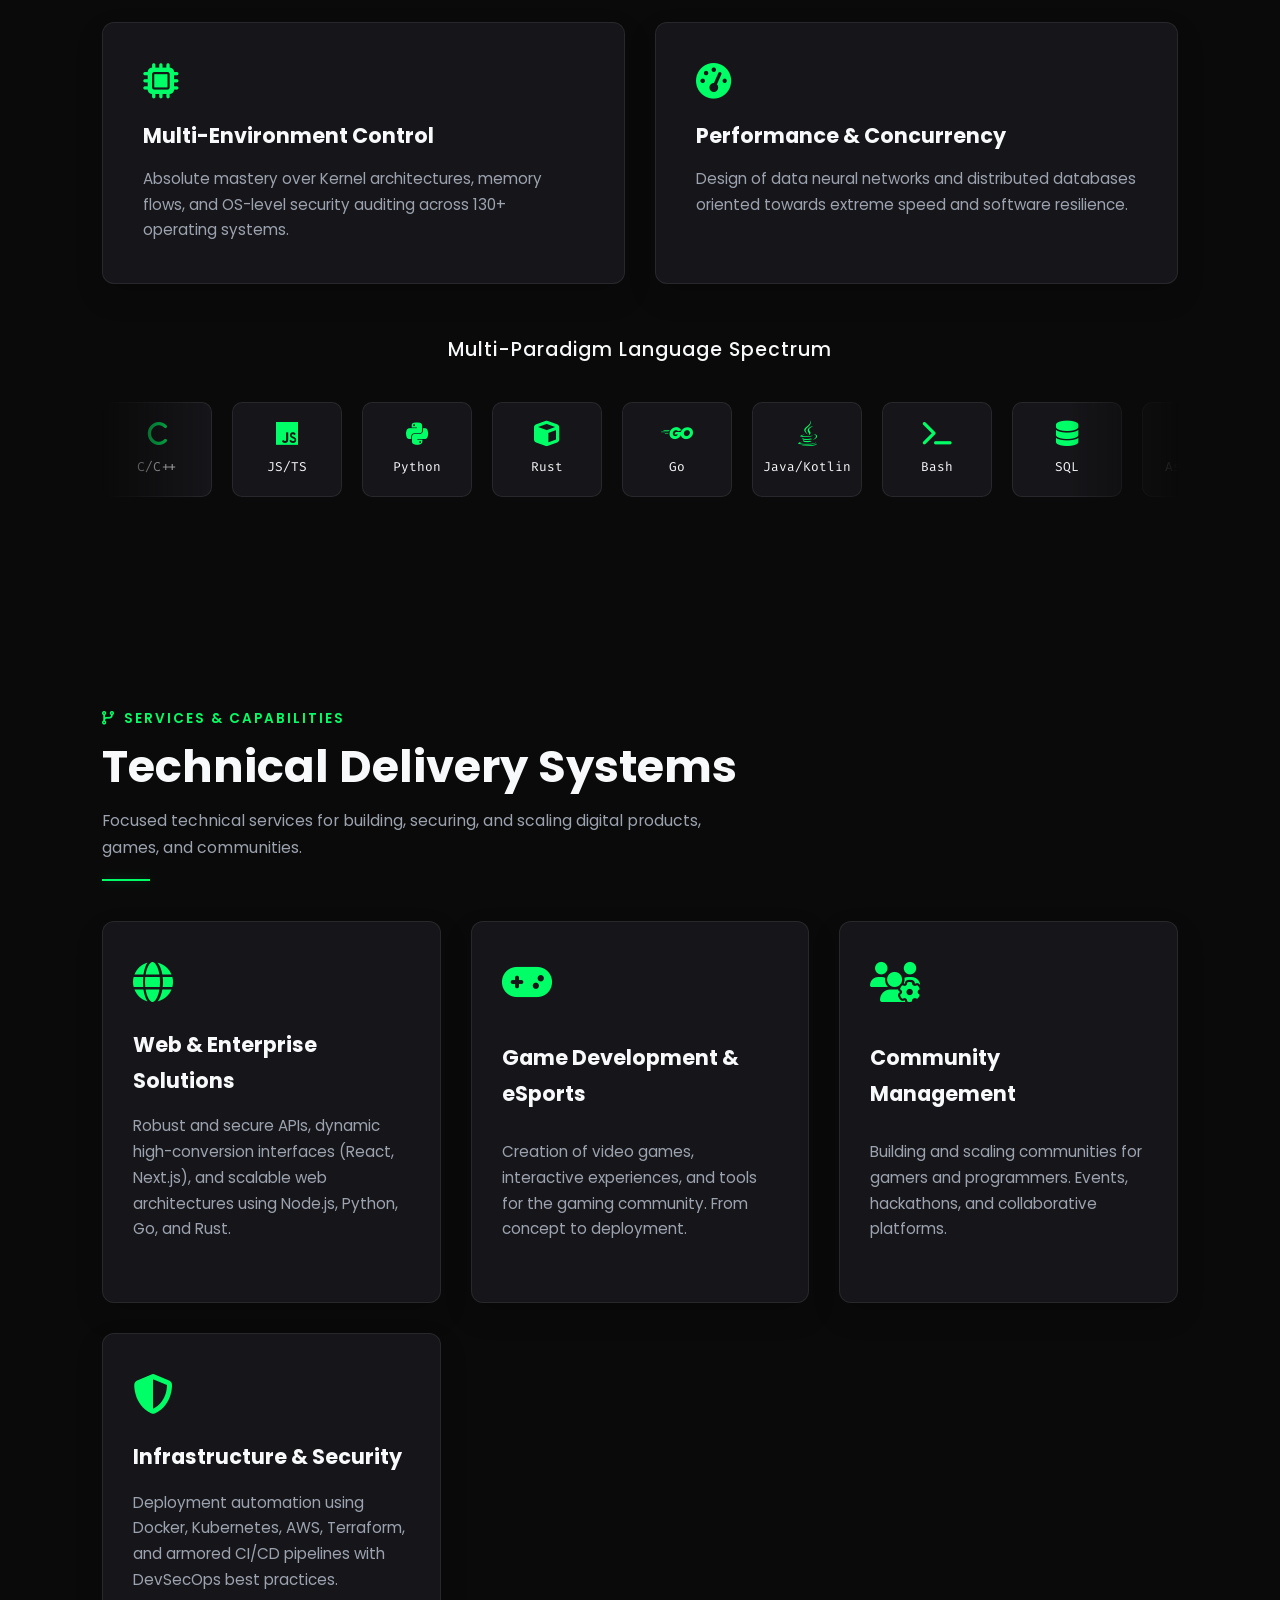
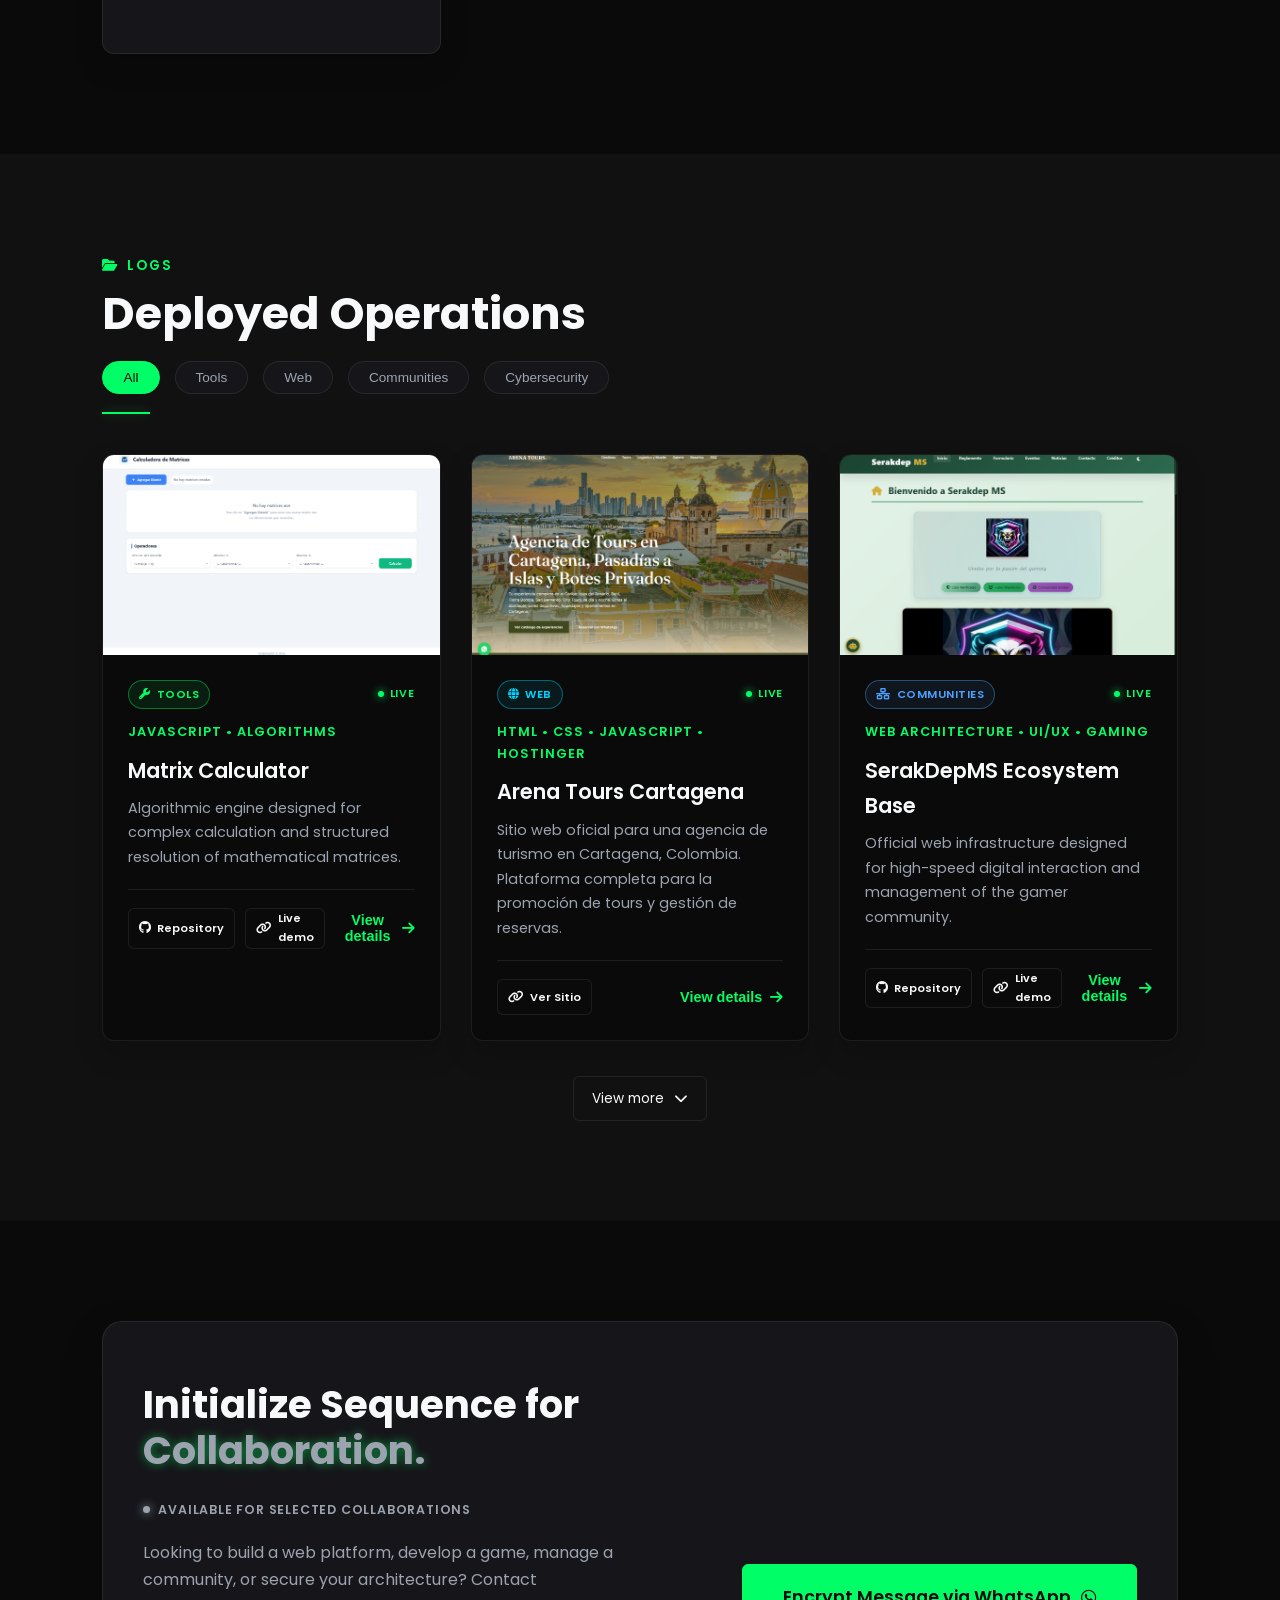
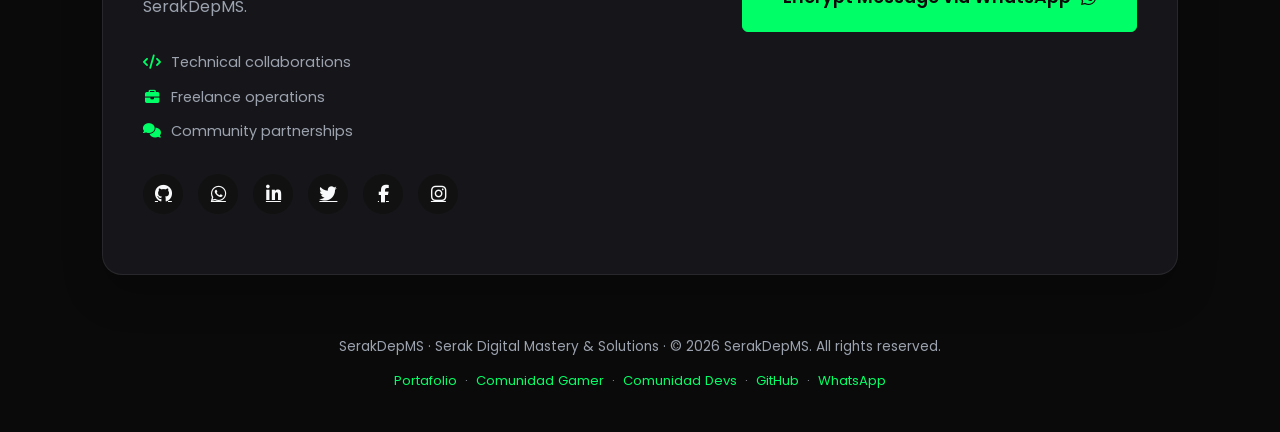
==== commit 84b908b0: "correccion de sintaxis y tildes" ====
--- a/index.html
+++ b/index.html
@@ -3,7 +3,7 @@
 <head>
     <meta charset="UTF-8">
     <meta name="viewport" content="width=device-width, initial-scale=1.0">
-    <title>SerakDepMS â€” Web Development, Game Studios & Tech Communities</title>
+    <title>SerakDepMS — Web Development, Game Studios & Tech Communities</title>
     <meta name="description" content="SerakDepMS is the parent company behind web development, game development, cybersecurity, and the official gamer and developer communities of SerakDepMS Studios.">
     <meta property="og:title" content="SerakDepMS">
     <meta property="og:description" content="SerakDepMS is the parent company behind web development, game development, cybersecurity, and the official gamer and developer communities of SerakDepMS Studios.">
@@ -14,7 +14,7 @@
     <meta property="og:image:width" content="1200">
     <meta property="og:image:height" content="630">
     <meta name="twitter:card" content="summary_large_image">
-    <meta name="twitter:title" content="SerakDepMS â€” Web Development, Game Studios & Tech Communities">
+    <meta name="twitter:title" content="SerakDepMS — Web Development, Game Studios & Tech Communities">
     <meta name="twitter:description" content="SerakDepMS powers web development, game development, cybersecurity, and the official gamer and developer communities of SerakDepMS Studios.">
     <meta name="twitter:image" content="https://serakdepms.github.io/SerakDepMS-Studios/assets/images/og-banner.jpg">
     <meta name="theme-color" content="#0a0a0a">
@@ -135,7 +135,7 @@
                 <p class="section-subtitle"><i class="fa-solid fa-terminal"></i> Access Authorization</p>
                 <h2 class="section-title">Digital Mastery & Solutions</h2>
                 <p class="about-text">
-                    We are <strong>SerakDepMS</strong>, a technology company focused on comprehensive digital development. We combine a 360Â° strategic vision with a rigorous approach to cybersecurity, end-to-end web development, interactive video game creation, and the orchestration of thriving programming and gamer communities.
+                    We are <strong>SerakDepMS</strong>, a technology company focused on comprehensive digital development. We combine a 360° strategic vision with a rigorous approach to cybersecurity, end-to-end web development, interactive video game creation, and the orchestration of thriving programming and gamer communities.
                 </p>
                 <div class="achievements-list">
                     <div class="achievement-badge"><i class="fa-solid fa-shield-cat"></i> Security by Design</div>
@@ -162,16 +162,16 @@
             </div>
             <div class="impact-grid">
                 <article class="impact-item">
-                    <h3>Pilar 1 â€” Web Development &amp; Technology</h3>
-                    <p>Bajo el sello tÃ©cnico de <strong>SerakDepMS</strong>. Arquitectura web, soluciones empresariales escalables, APIs de alto rendimiento, ciberseguridad y DevSecOps.</p>
+                    <h3>Pilar 1 — Web Development &amp; Technology</h3>
+                    <p>Bajo el sello técnico de <strong>SerakDepMS</strong>. Arquitectura web, soluciones empresariales escalables, APIs de alto rendimiento, ciberseguridad y DevSecOps.</p>
                 </article>
                 <article class="impact-item">
-                    <h3>Pilar 2 â€” Game Development &amp; Gamer Communities</h3>
-                    <p>Operado bajo la denominaciÃ³n <strong>SerakDepMS Studios</strong>. CreaciÃ³n de videojuegos, herramientas para eSports y gestiÃ³n de las <strong>12 divisiones Gamer</strong> de la comunidad oficial.</p>
+                    <h3>Pilar 2 — Game Development &amp; Gamer Communities</h3>
+                    <p>Operado bajo la denominación <strong>SerakDepMS Studios</strong>. Creación de videojuegos, herramientas para eSports y gestión de las <strong>12 divisiones Gamer</strong> de la comunidad oficial.</p>
                 </article>
                 <article class="impact-item">
-                    <h3>Pilar 3 â€” Programming Communities</h3>
-                    <p>Operado bajo la denominaciÃ³n <strong>SerakDepMS Studios</strong>. ConstrucciÃ³n y gestiÃ³n de las <strong>8 divisiones tÃ©cnicas</strong> de la comunidad Devs, eventos, hackathons y proyectos colaborativos.</p>
+                    <h3>Pilar 3 — Programming Communities</h3>
+                    <p>Operado bajo la denominación <strong>SerakDepMS Studios</strong>. Construcción y gestión de las <strong>8 divisiones técnicas</strong> de la comunidad Devs, eventos, hackathons y proyectos colaborativos.</p>
                 </article>
             </div>
         </section>
@@ -364,7 +364,7 @@
                         </div>
                         <p class="project-tech">HTML &bull; CSS &bull; JavaScript &bull; Hostinger</p>
                         <h3>Arena Tours Cartagena</h3>
-                        <p class="project-desc">Sitio web oficial para una agencia de turismo en Cartagena, Colombia. Plataforma completa para la promociÃ³n de tours y gestiÃ³n de reservas.</p>
+                        <p class="project-desc">Sitio web oficial para una agencia de turismo en Cartagena, Colombia. Plataforma completa para la promoción de tours y gestión de reservas.</p>
                         <div class="project-actions">
                             <div class="project-links">
                                 <a href="https://arenatourscartagena.com/" target="_blank" rel="noopener noreferrer" aria-label="Live site"><i class="fa-solid fa-link"></i><span>Ver Sitio</span></a>
@@ -405,7 +405,7 @@
                         </div>
                         <p class="project-tech">Web Architecture &bull; UI/UX &bull; Programming</p>
                         <h3>Serakdep-MS-Devs-Official</h3>
-                        <p class="project-desc">DivisiÃ³n oficial de programaciÃ³n de SerakDepMS Studios. Ecosistema de desarrolladores con divisiones tÃ©cnicas por Ã¡rea.</p>
+                        <p class="project-desc">División oficial de programación de SerakDepMS Studios. Ecosistema de desarrolladores con divisiones técnicas por área.</p>
                         <div class="project-actions">
                             <div class="project-links">
                                 <a href="https://github.com/SerakDepMS/Serakdep-MS-Devs-Official" target="_blank" rel="noopener noreferrer" aria-label="GitHub repository"><i class="fa-brands fa-github"></i><span>Repository</span></a>
@@ -485,16 +485,16 @@
             </div>
         </div>
         <div class="footer-bottom">
-            <p>SerakDepMS Â· Serak Digital Mastery &amp; Solutions Â· &copy; 2026 SerakDepMS. All rights reserved.</p>
+            <p>SerakDepMS · Serak Digital Mastery &amp; Solutions · &copy; 2026 SerakDepMS. All rights reserved.</p>
             <nav class="footer-links" aria-label="Official ecosystem links">
                 <a href="https://serakdepms.github.io/SerakDepMS-Studios/" target="_blank" rel="noopener noreferrer">Portafolio</a>
-                <span>Â·</span>
+                <span>·</span>
                 <a href="https://serakdepms.github.io/Serakdep-MS-Clan-Official/" target="_blank" rel="noopener noreferrer">Comunidad Gamer</a>
-                <span>Â·</span>
+                <span>·</span>
                 <a href="https://serakdepms.github.io/Serakdep-MS-Devs-Official/" target="_blank" rel="noopener noreferrer">Comunidad Devs</a>
-                <span>Â·</span>
+                <span>·</span>
                 <a href="https://github.com/SerakDepMS" target="_blank" rel="noopener noreferrer">GitHub</a>
-                <span>Â·</span>
+                <span>·</span>
                 <a href="https://wa.me/SerakDepMS" target="_blank" rel="noopener noreferrer">WhatsApp</a>
             </nav>
         </div>
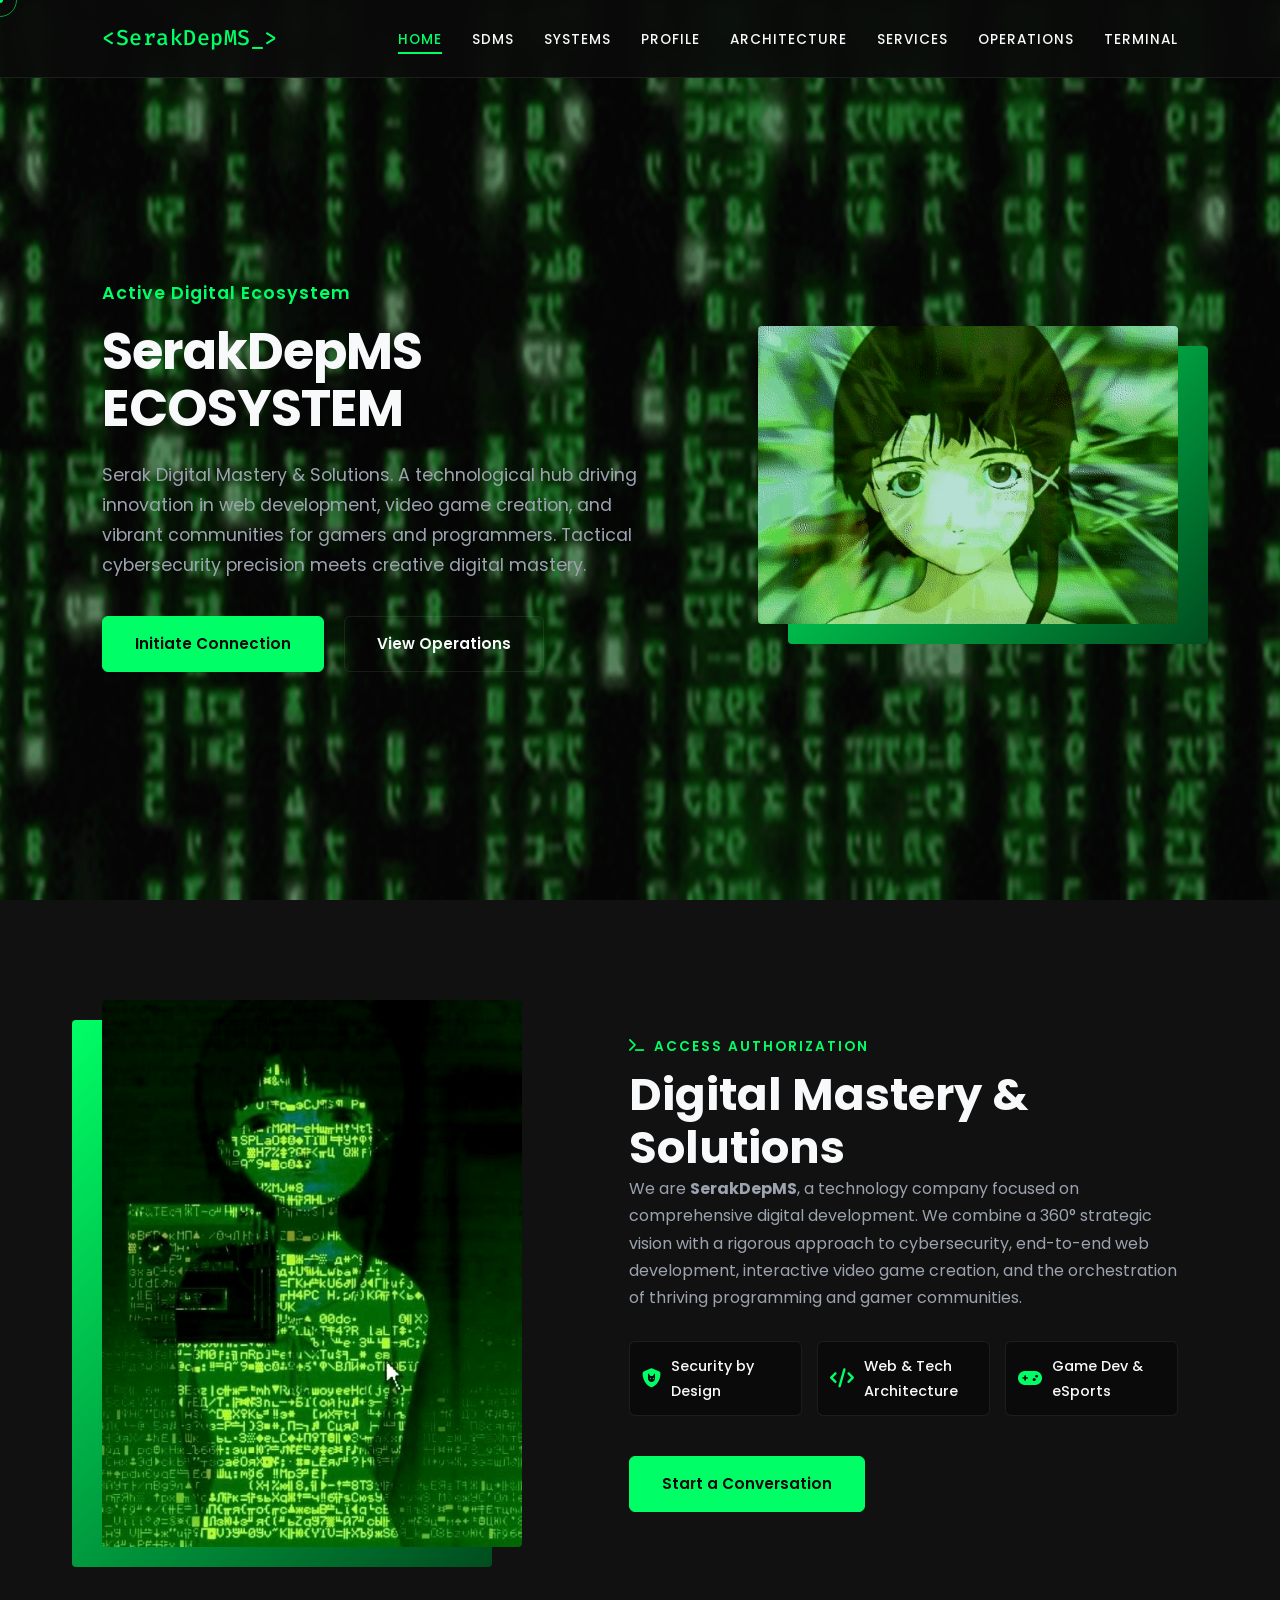
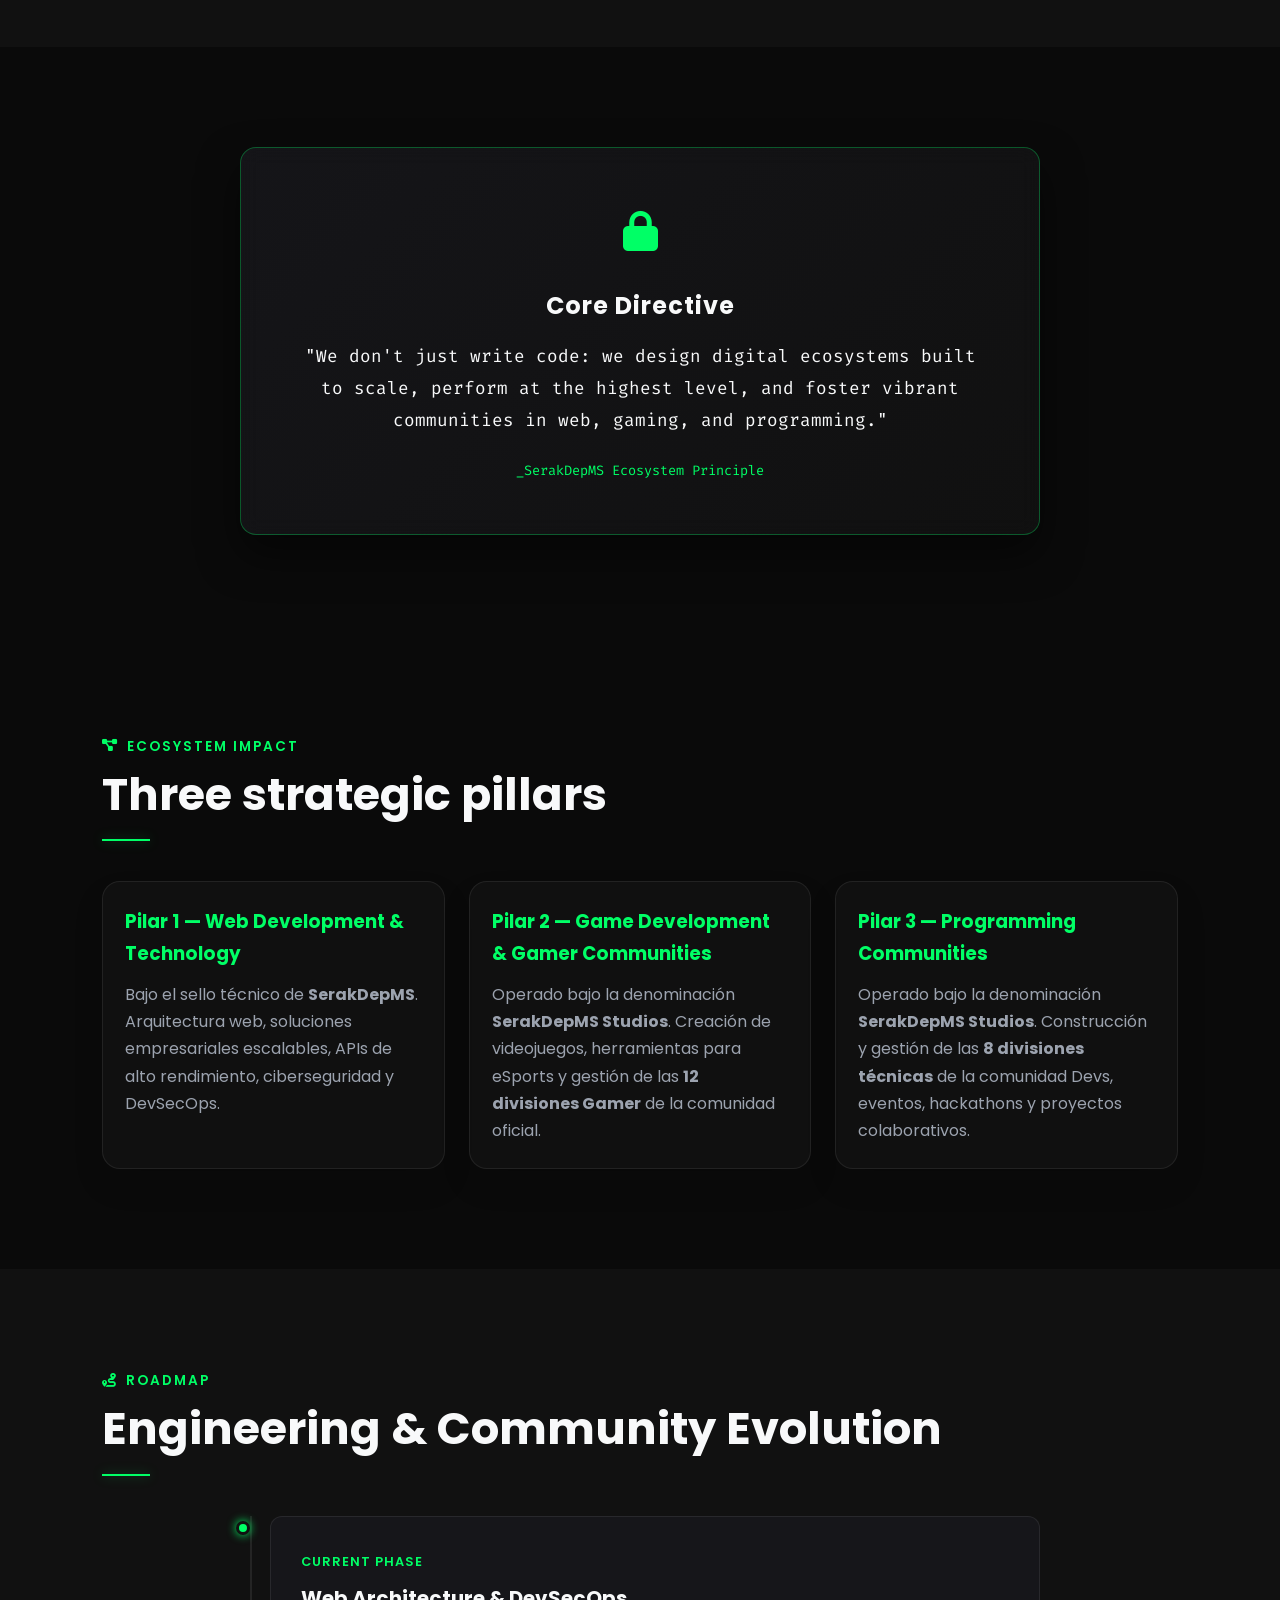
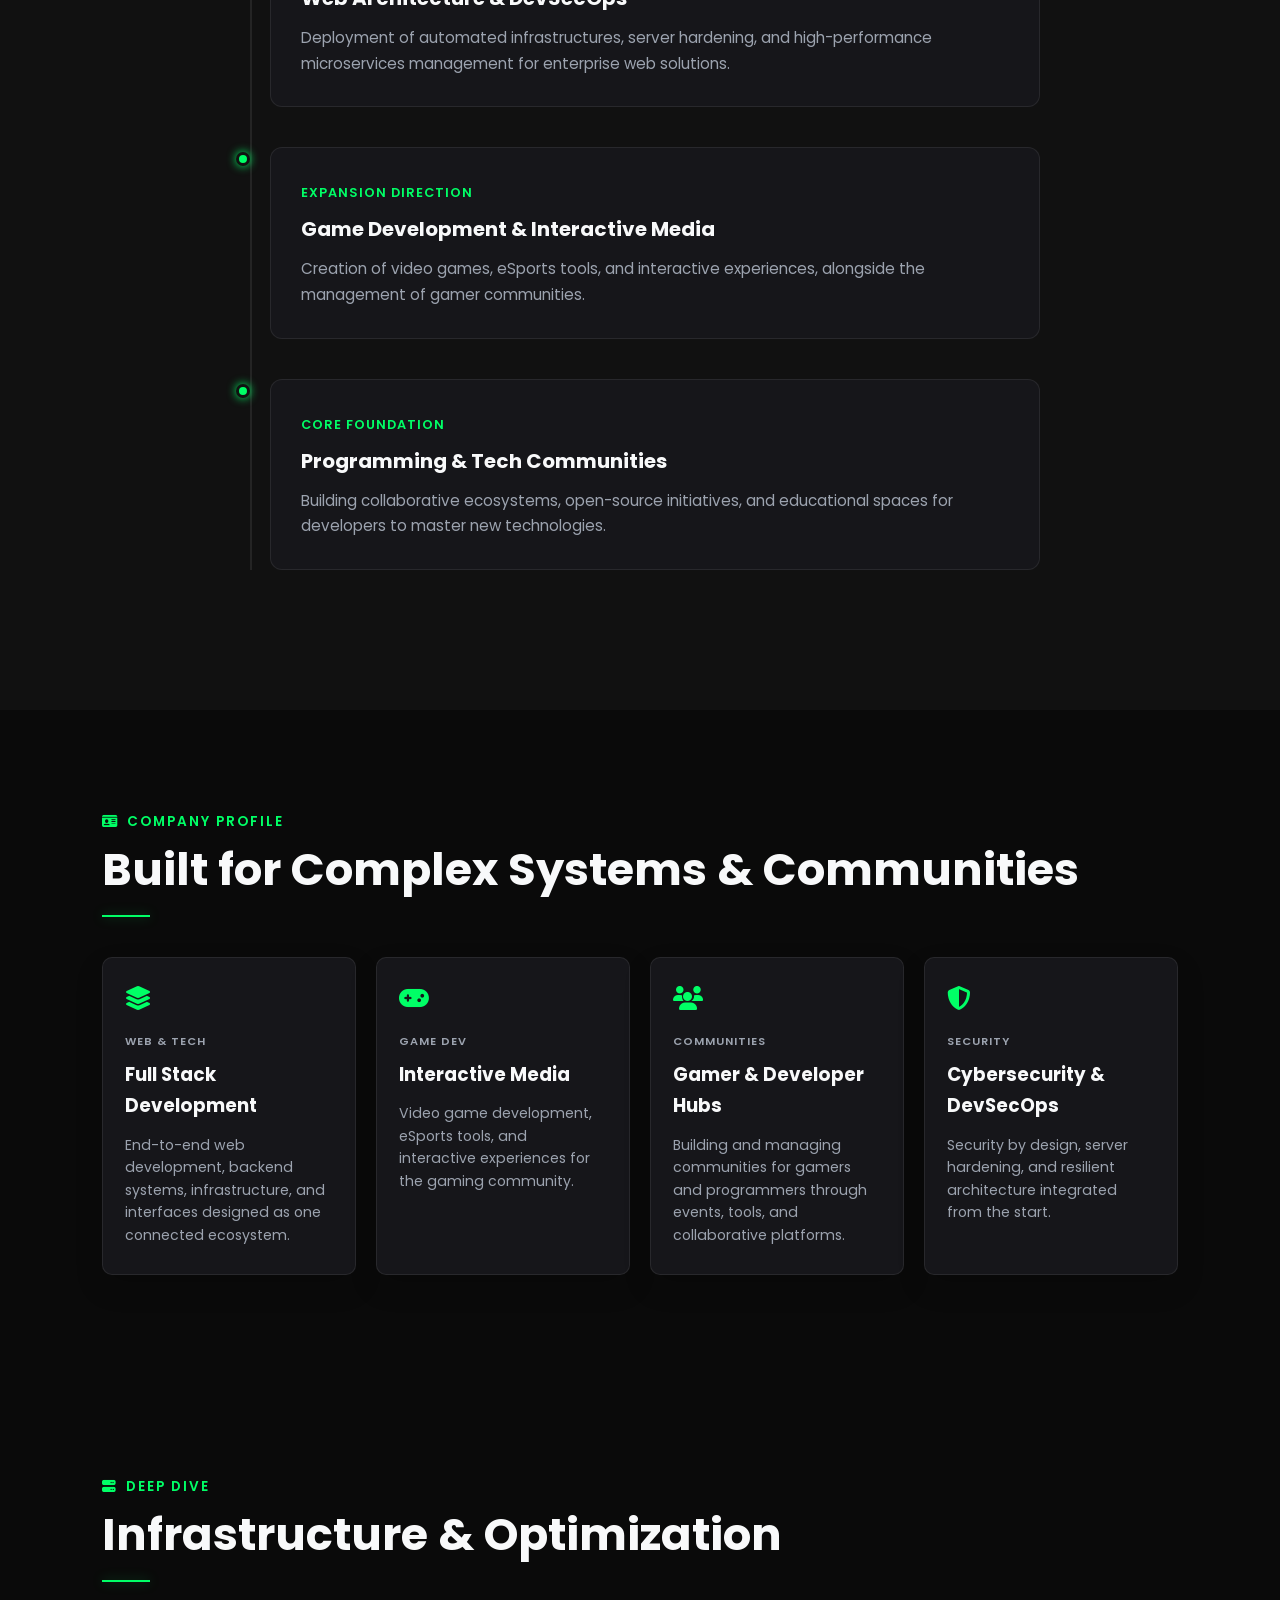
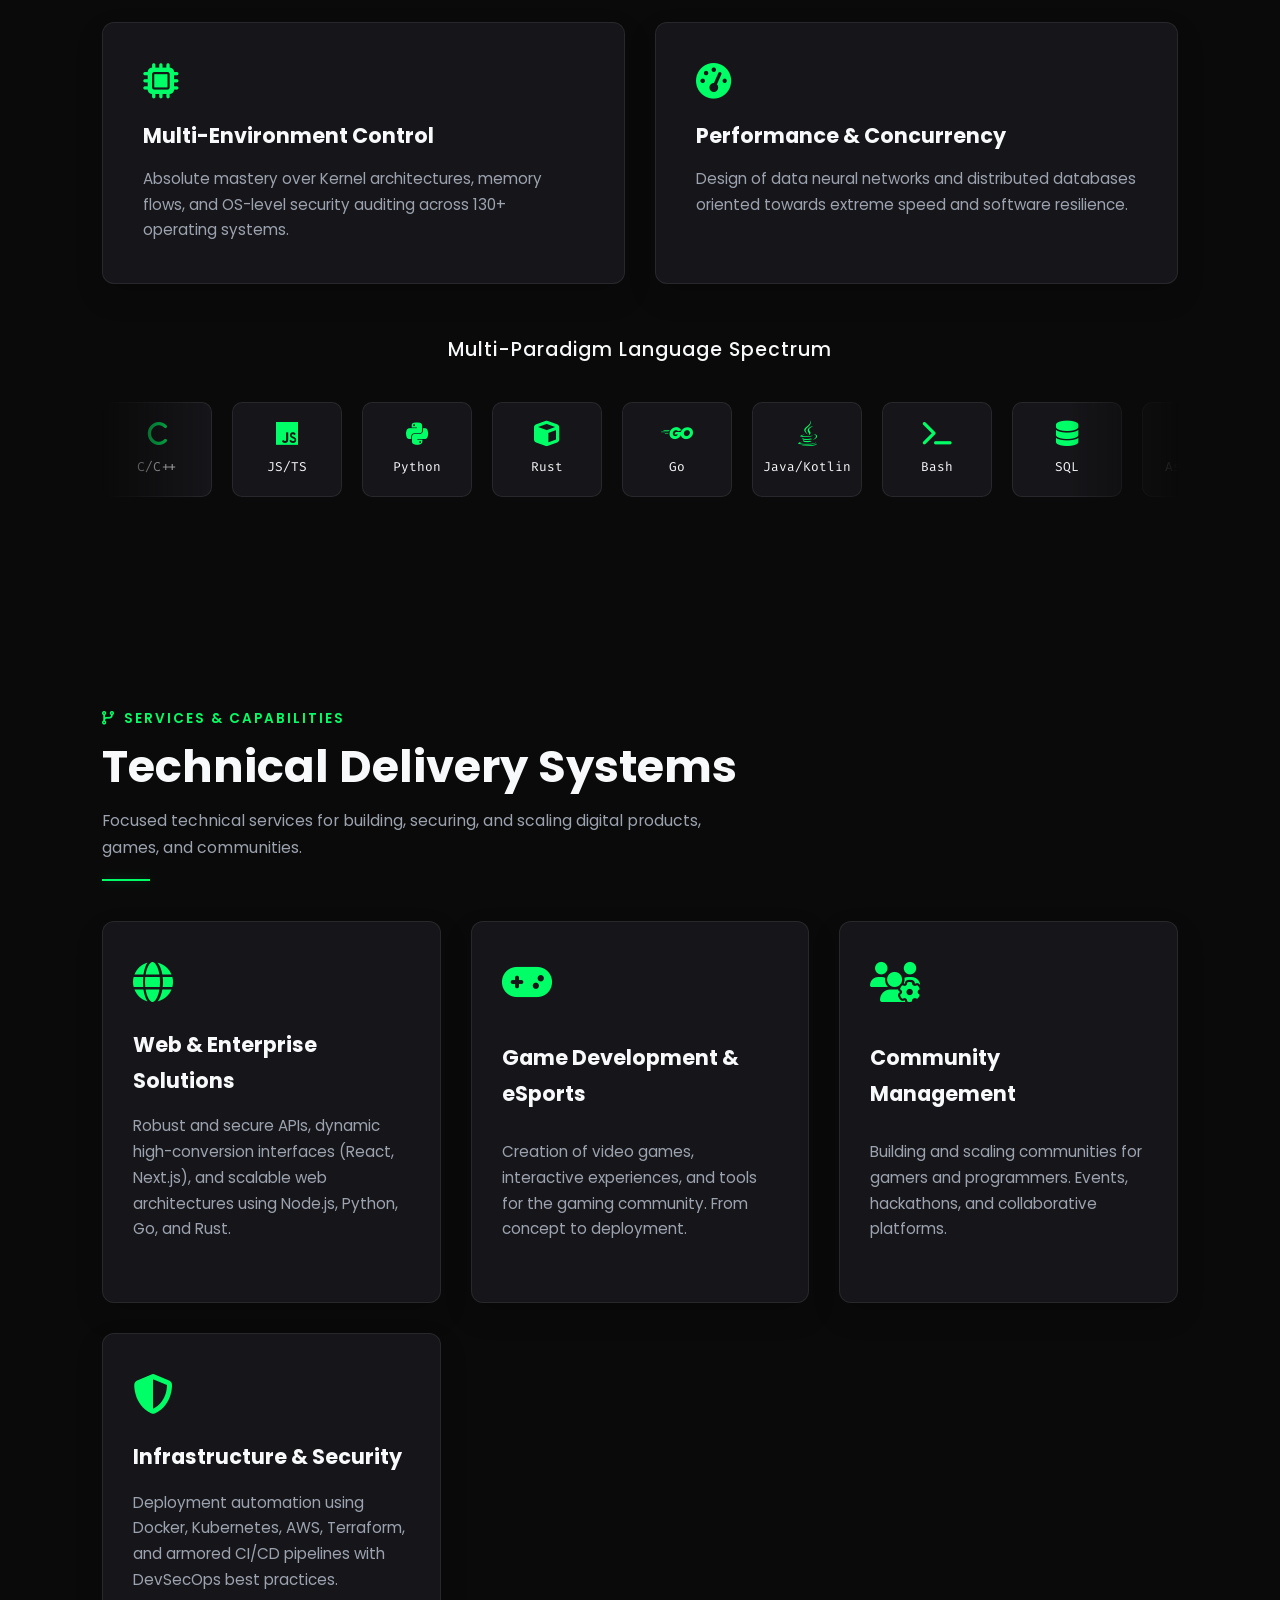
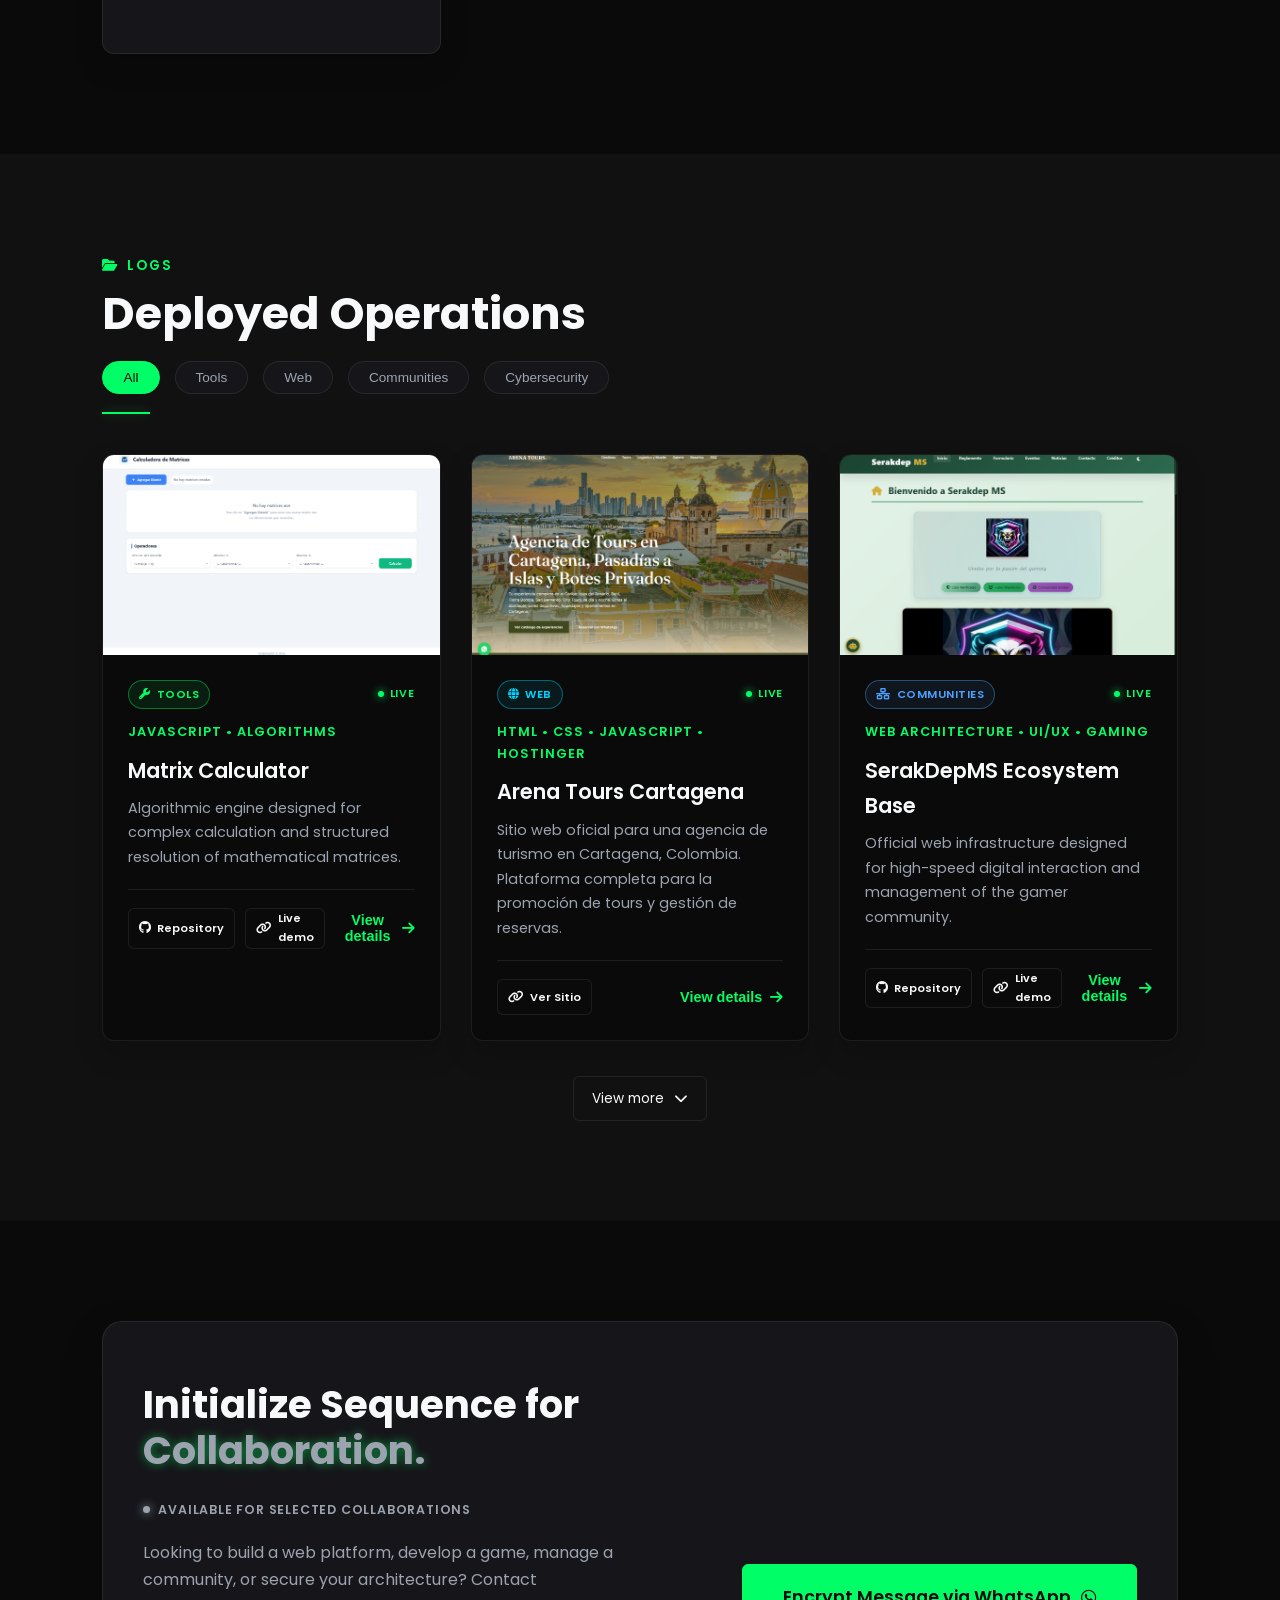
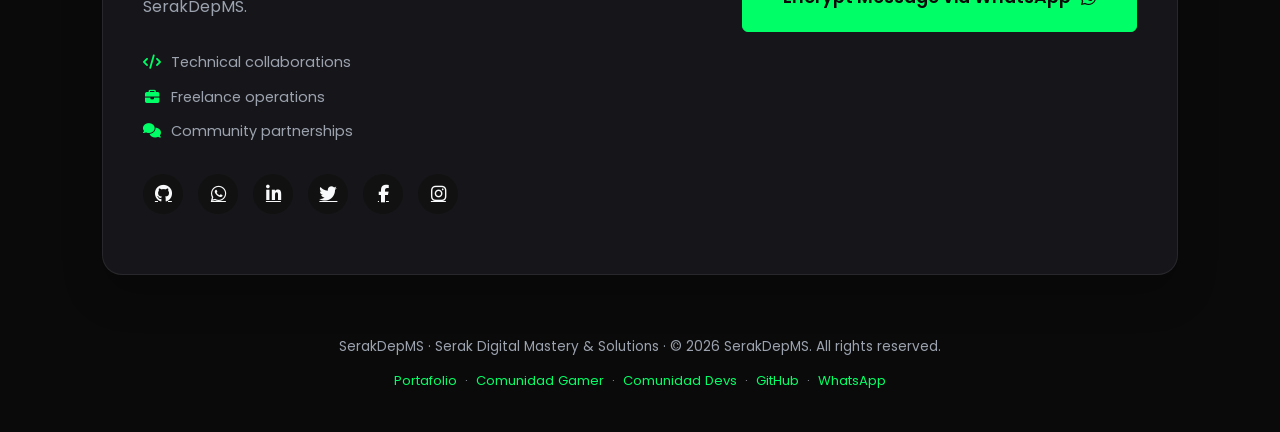
==== commit cf67fe42: "2" ====
--- a/index.html
+++ b/index.html
@@ -1,62 +1,102 @@
 ﻿<!DOCTYPE html>
 <html lang="en">
 <head>
-    <meta charset="UTF-8">
-    <meta name="viewport" content="width=device-width, initial-scale=1.0">
+    <meta charset="UTF-8" />
+    <meta name="viewport" content="width=device-width, initial-scale=1.0" />
+
     <title>SerakDepMS — Web Development, Game Studios & Tech Communities</title>
-    <meta name="description" content="SerakDepMS is the parent company behind web development, game development, cybersecurity, and the official gamer and developer communities of SerakDepMS Studios.">
-    <meta property="og:title" content="SerakDepMS">
-    <meta property="og:description" content="SerakDepMS is the parent company behind web development, game development, cybersecurity, and the official gamer and developer communities of SerakDepMS Studios.">
-    <meta property="og:type" content="website">
-    <meta property="og:url" content="https://serakdepms.github.io/SerakDepMS-Studios/">
-    <meta property="og:site_name" content="SerakDepMS">
-    <meta property="og:image" content="https://serakdepms.github.io/SerakDepMS-Studios/assets/images/og-banner.jpg">
-    <meta property="og:image:width" content="1200">
-    <meta property="og:image:height" content="630">
-    <meta name="twitter:card" content="summary_large_image">
-    <meta name="twitter:title" content="SerakDepMS — Web Development, Game Studios & Tech Communities">
-    <meta name="twitter:description" content="SerakDepMS powers web development, game development, cybersecurity, and the official gamer and developer communities of SerakDepMS Studios.">
-    <meta name="twitter:image" content="https://serakdepms.github.io/SerakDepMS-Studios/assets/images/og-banner.jpg">
-    <meta name="theme-color" content="#0a0a0a">
-    <link rel="canonical" href="https://serakdepms.github.io/SerakDepMS-Studios/">
+    <meta name="description" content="SerakDepMS (Serak Digital Mastery & Solutions) es una empresa tecnológica que construye ecosistemas digitales seguros y escalables. Desarrollo web Full Stack, videojuegos, ciberseguridad, DevSecOps y comunidades gamer y de programación." />
+    <meta name="keywords" content="SerakDepMS, SDMS, desarrollo web, arquitectura Full Stack, ciberseguridad, DevSecOps, desarrollo de videojuegos, comunidades gamer, comunidades de programación, 130+ OS mastery, Serak Digital Mastery" />
+    <meta name="author" content="SerakDepMS" />
+    <meta name="robots" content="index, follow" />
     <meta name="google-site-verification" content="9tjYSYGFCUfKDVZdeJDtDbpOyUBxd0uEh86botq02_0" />
-
-    <link rel="preconnect" href="https://fonts.googleapis.com">
-    <link rel="preconnect" href="https://fonts.gstatic.com" crossorigin>
-
-    <link rel="icon" type="image/x-icon" href="assets/favicon/favicon.ico">
-    <link rel="icon" type="image/png" sizes="16x16" href="assets/favicon/favicon-16x16.png">
-    <link rel="icon" type="image/png" sizes="32x32" href="assets/favicon/favicon-32x32.png">
-    <link rel="apple-touch-icon" sizes="180x180" href="assets/favicon/apple-touch-icon.png">
-    <link rel="manifest" href="assets/favicon/site.webmanifest">
-
-    <link rel="stylesheet" href="https://cdnjs.cloudflare.com/ajax/libs/font-awesome/6.4.0/css/all.min.css" media="print" onload="this.media='all'">
-    <noscript>
-        <link rel="stylesheet" href="https://cdnjs.cloudflare.com/ajax/libs/font-awesome/6.4.0/css/all.min.css">
-    </noscript>
+    <meta name="theme-color" content="#0a0a0a" />
+    <meta name="apple-mobile-web-app-status-bar-style" content="#0a0a0a" />
+    <meta name="msapplication-navbutton-color" content="#0a0a0a" />
+    <link rel="canonical" href="https://serakdepms.github.io/SerakDepMS-Studios/" />
+
+    <link rel="apple-touch-icon" sizes="180x180" href="assets/favicon/apple-touch-icon.png" />
+    <link rel="icon" type="image/png" sizes="32x32" href="assets/favicon/favicon-32x32.png" />
+    <link rel="icon" type="image/png" sizes="16x16" href="assets/favicon/favicon-16x16.png" />
+    <link rel="manifest" href="assets/favicon/site.webmanifest" />
+    <link rel="icon" type="image/png" sizes="192x192" href="assets/favicon/android-chrome-192x192.png" />
+    <link rel="icon" type="image/png" sizes="512x512" href="assets/favicon/android-chrome-512x512.png" />
+    <link rel="shortcut icon" href="assets/favicon/favicon.ico" />
+
+    <link rel="preconnect" href="https://cdnjs.cloudflare.com" crossorigin />
+    <link rel="preconnect" href="https://fonts.googleapis.com" />
+    <link rel="preconnect" href="https://fonts.gstatic.com" crossorigin />
+
+    <meta property="og:type" content="website" />
+    <meta property="og:url" content="https://serakdepms.github.io/SerakDepMS-Studios/" />
+    <meta property="og:title" content="SerakDepMS — Web Development, Game Studios & Tech Communities" />
+    <meta property="og:description" content="Empresa tecnológica que construye ecosistemas digitales seguros y escalables: desarrollo web Full Stack, videojuegos, ciberseguridad, DevSecOps y comunidades gamer y de programación." />
+    <meta property="og:image" content="https://serakdepms.github.io/SerakDepMS-Studios/assets/images/og-banner.jpg" />
+    <meta property="og:image:type" content="image/jpeg" />
+    <meta property="og:image:width" content="1200" />
+    <meta property="og:image:height" content="630" />
+    <meta property="og:image:alt" content="SerakDepMS — Serak Digital Mastery & Solutions" />
+    <meta property="og:site_name" content="SerakDepMS" />
+    <meta property="og:locale" content="es_ES" />
+
+    <meta name="twitter:card" content="summary_large_image" />
+    <meta name="twitter:url" content="https://serakdepms.github.io/SerakDepMS-Studios/" />
+    <meta name="twitter:title" content="SerakDepMS — Web Development, Game Studios & Tech Communities" />
+    <meta name="twitter:description" content="Empresa tecnológica que construye ecosistemas digitales seguros y escalables. Web · Games · Communities." />
+    <meta name="twitter:image" content="https://serakdepms.github.io/SerakDepMS-Studios/assets/images/og-banner.jpg" />
+    <meta name="twitter:image:alt" content="SerakDepMS — Serak Digital Mastery & Solutions" />
+    <meta name="twitter:site" content="@serakdepms" />
+    <meta name="twitter:creator" content="@serakdepms" />
 
     <script type="application/ld+json">
     {
       "@context": "https://schema.org",
       "@type": "Organization",
       "name": "SerakDepMS",
-      "description": "SerakDepMS is the parent company for web development, game development, cybersecurity, and the official gamer and programming communities operated under SerakDepMS Studios.",
+      "alternateName": "Serak Digital Mastery & Solutions",
       "url": "https://serakdepms.github.io/SerakDepMS-Studios/",
       "logo": "https://serakdepms.github.io/SerakDepMS-Studios/assets/images/profile.gif",
-      "knowsAbout": ["Web Development", "Game Development", "Cybersecurity", "Gamer Communities", "Programming Communities", "DevSecOps"],
+      "description": "Empresa tecnológica especializada en desarrollo web Full Stack, arquitectura de software, ciberseguridad, DevSecOps, videojuegos y gestión de comunidades digitales.",
+      "slogan": "Building secure digital ecosystems with 130+ OS mastery",
+      "knowsAbout": [
+        "Web Development",
+        "Full Stack Architecture",
+        "Cybersecurity",
+        "DevSecOps",
+        "Video Game Development",
+        "Programming Communities",
+        "Gamer Communities",
+        "Cloud Infrastructure",
+        "130+ Operating Systems"
+      ],
       "sameAs": [
-                "https://github.com/SerakDepMS",
-                "https://wa.me/SerakDepMS",
-                "https://www.linkedin.com/in/SerakDepMS",
-                "https://x.com/SerakDepMS_STOS",
-                "https://www.facebook.com/SerakDepMS",
-                "https://www.instagram.com/serakdepms_oficial"
+        "https://github.com/SerakDepMS",
+        "https://x.com/serakdepms",
+        "https://www.linkedin.com/in/SerakDepMS",
+        "https://www.instagram.com/serakdepms_oficial",
+        "https://www.facebook.com/SerakDepMS"
+      ],
+      "subOrganization": [
+        {
+          "@type": "Organization",
+          "name": "SerakDepMS Studios — Comunidad Gamer",
+          "url": "https://serakdepms.github.io/Serakdep-MS-Clan-Official/"
+        },
+        {
+          "@type": "Organization",
+          "name": "SerakDepMS Studios — Comunidad Devs",
+          "url": "https://serakdepms.github.io/Serakdep-MS-Devs-Official/"
+        }
       ]
     }
     </script>
 
-    <link href="https://fonts.googleapis.com/css2?family=Poppins:wght@300;400;500;600;700&family=Fira+Code:wght@400;500&display=swap" rel="stylesheet">
-    <link rel="stylesheet" href="css/style.css">
+    <link rel="stylesheet" href="https://cdnjs.cloudflare.com/ajax/libs/font-awesome/6.4.0/css/all.min.css" media="print" onload="this.media='all'" />
+    <noscript>
+        <link rel="stylesheet" href="https://cdnjs.cloudflare.com/ajax/libs/font-awesome/6.4.0/css/all.min.css" />
+    </noscript>
+    <link href="https://fonts.googleapis.com/css2?family=Poppins:wght@300;400;500;600;700&family=Fira+Code:wght@400;500&display=swap" rel="stylesheet" />
+    <link rel="stylesheet" href="css/style.css" />
 </head>
 <body>
 
@@ -475,7 +515,7 @@
                     <a href="https://github.com/SerakDepMS" target="_blank" rel="noopener noreferrer" aria-label="GitHub"><i class="fa-brands fa-github"></i></a>
                     <a href="https://wa.me/SerakDepMS?text=Hello%20SerakDepMS,%20I%20need%20software%20architecture%20and%20development." target="_blank" rel="noopener noreferrer" aria-label="WhatsApp"><i class="fa-brands fa-whatsapp"></i></a>
                     <a href="https://www.linkedin.com/in/SerakDepMS" target="_blank" rel="noopener noreferrer" aria-label="LinkedIn"><i class="fa-brands fa-linkedin-in"></i></a>
-                    <a href="https://x.com/SerakDepMS_STOS" target="_blank" rel="noopener noreferrer" aria-label="Twitter"><i class="fa-brands fa-twitter"></i></a>
+                    <a href="https://x.com/SerakDepMS" target="_blank" rel="noopener noreferrer" aria-label="Twitter"><i class="fa-brands fa-twitter"></i></a>
                     <a href="https://www.facebook.com/SerakDepMS" target="_blank" rel="noopener noreferrer" aria-label="Facebook"><i class="fa-brands fa-facebook-f"></i></a>
                     <a href="https://www.instagram.com/serakdepms_oficial?stkn=bnhsYmVncnpjc3Vv" target="_blank" rel="noopener noreferrer" aria-label="Instagram"><i class="fa-brands fa-instagram"></i></a>
                 </div>
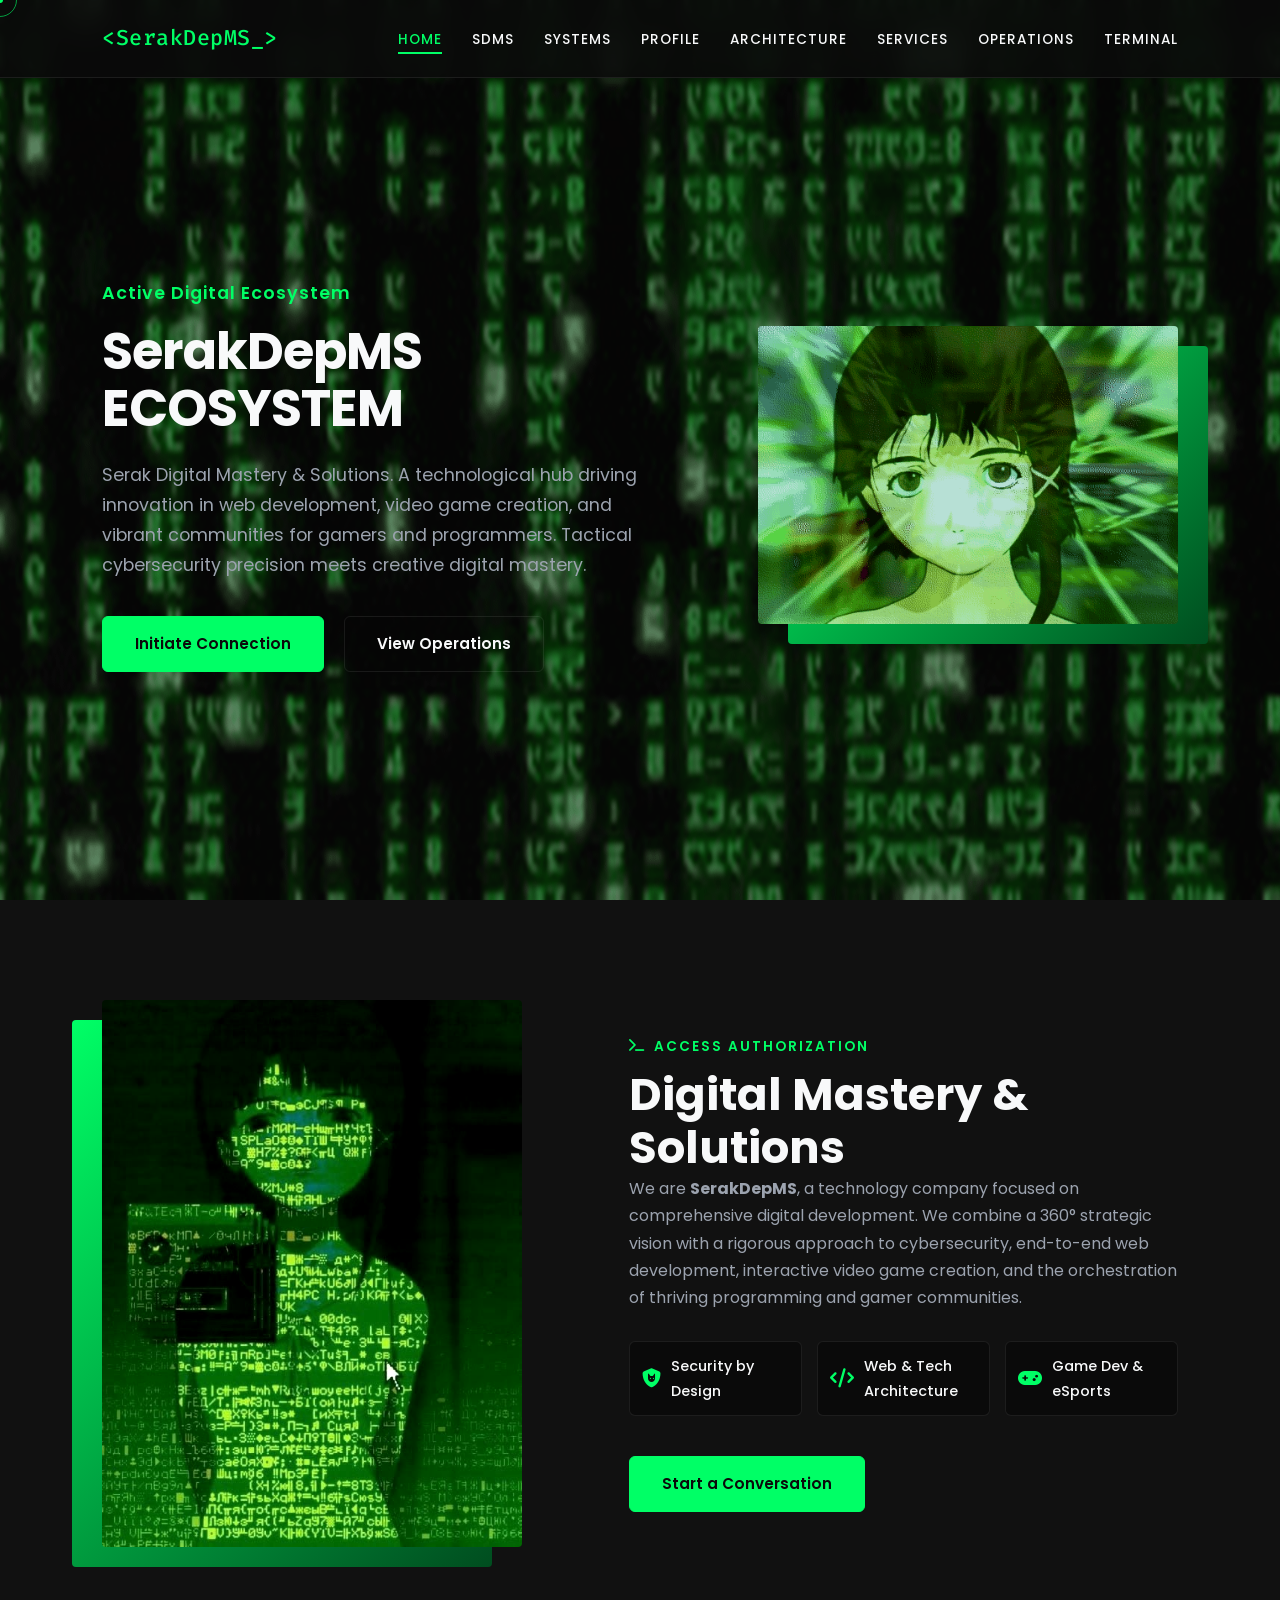
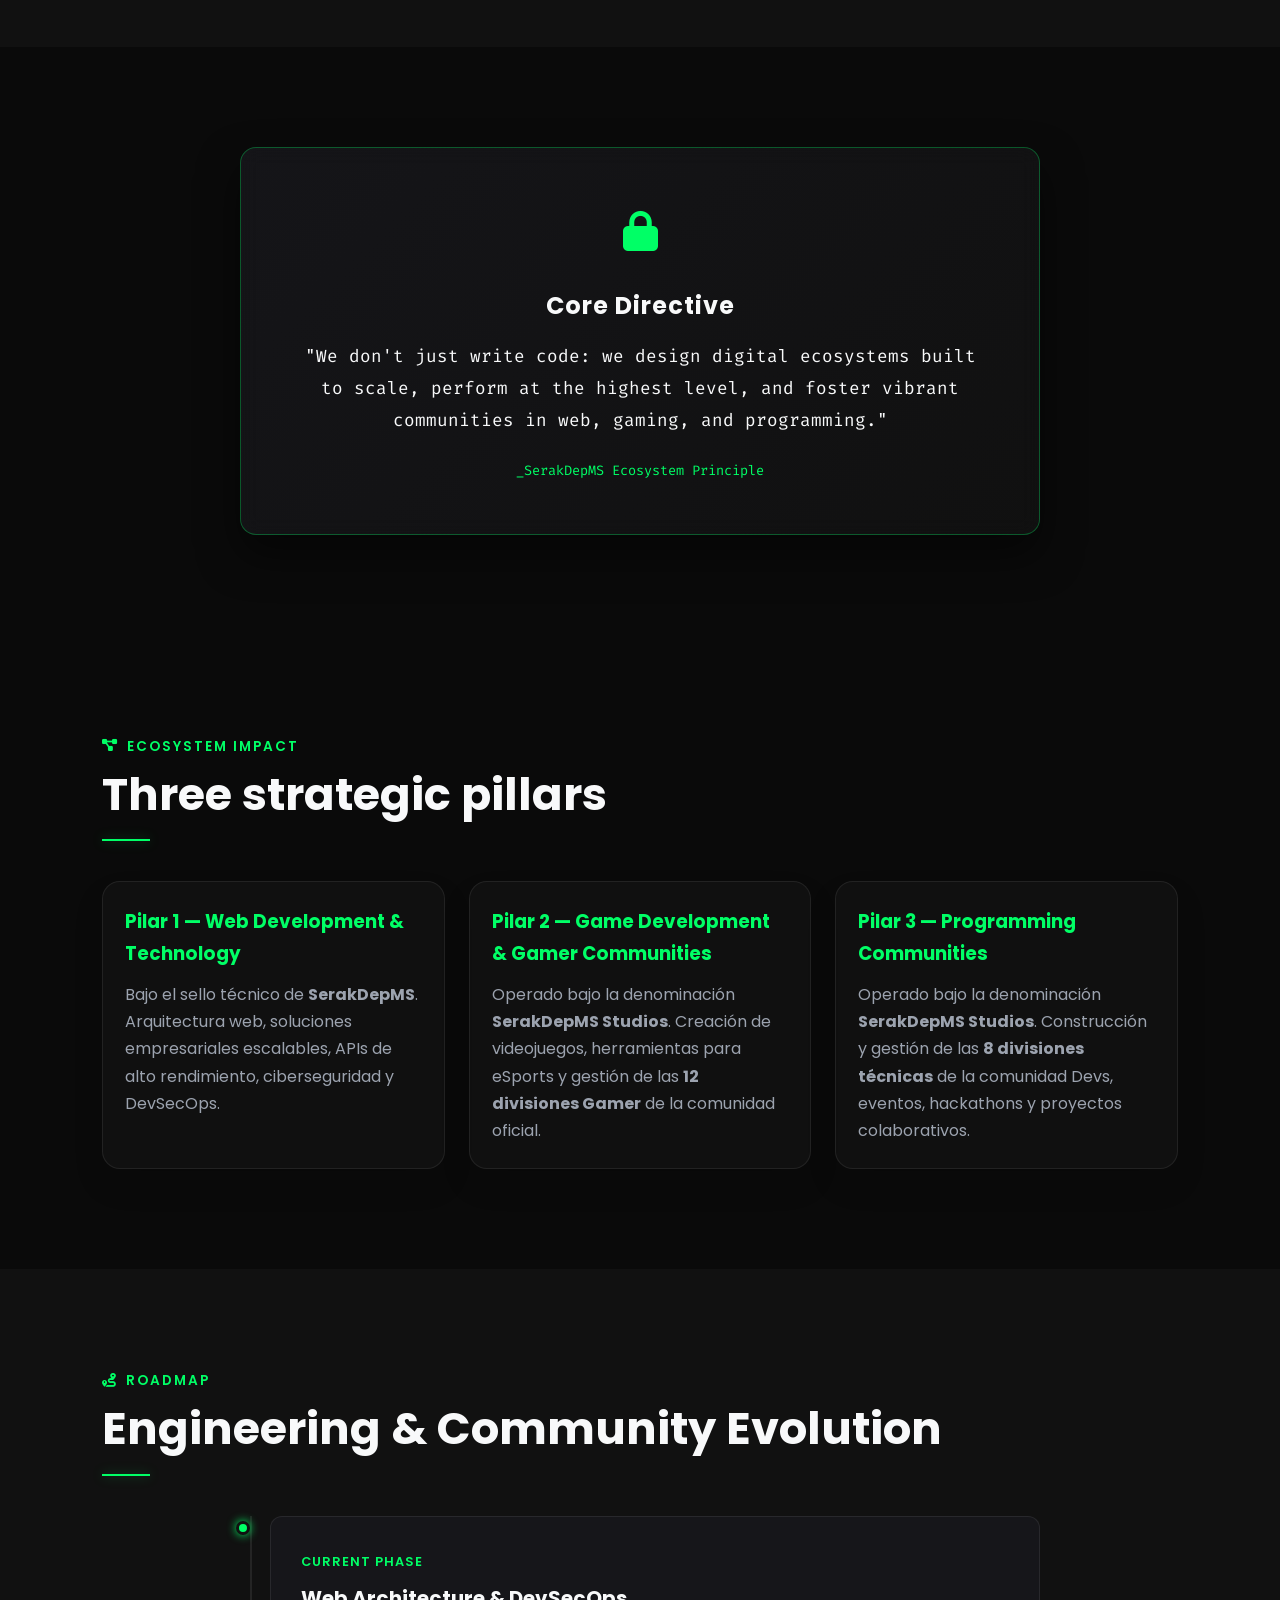
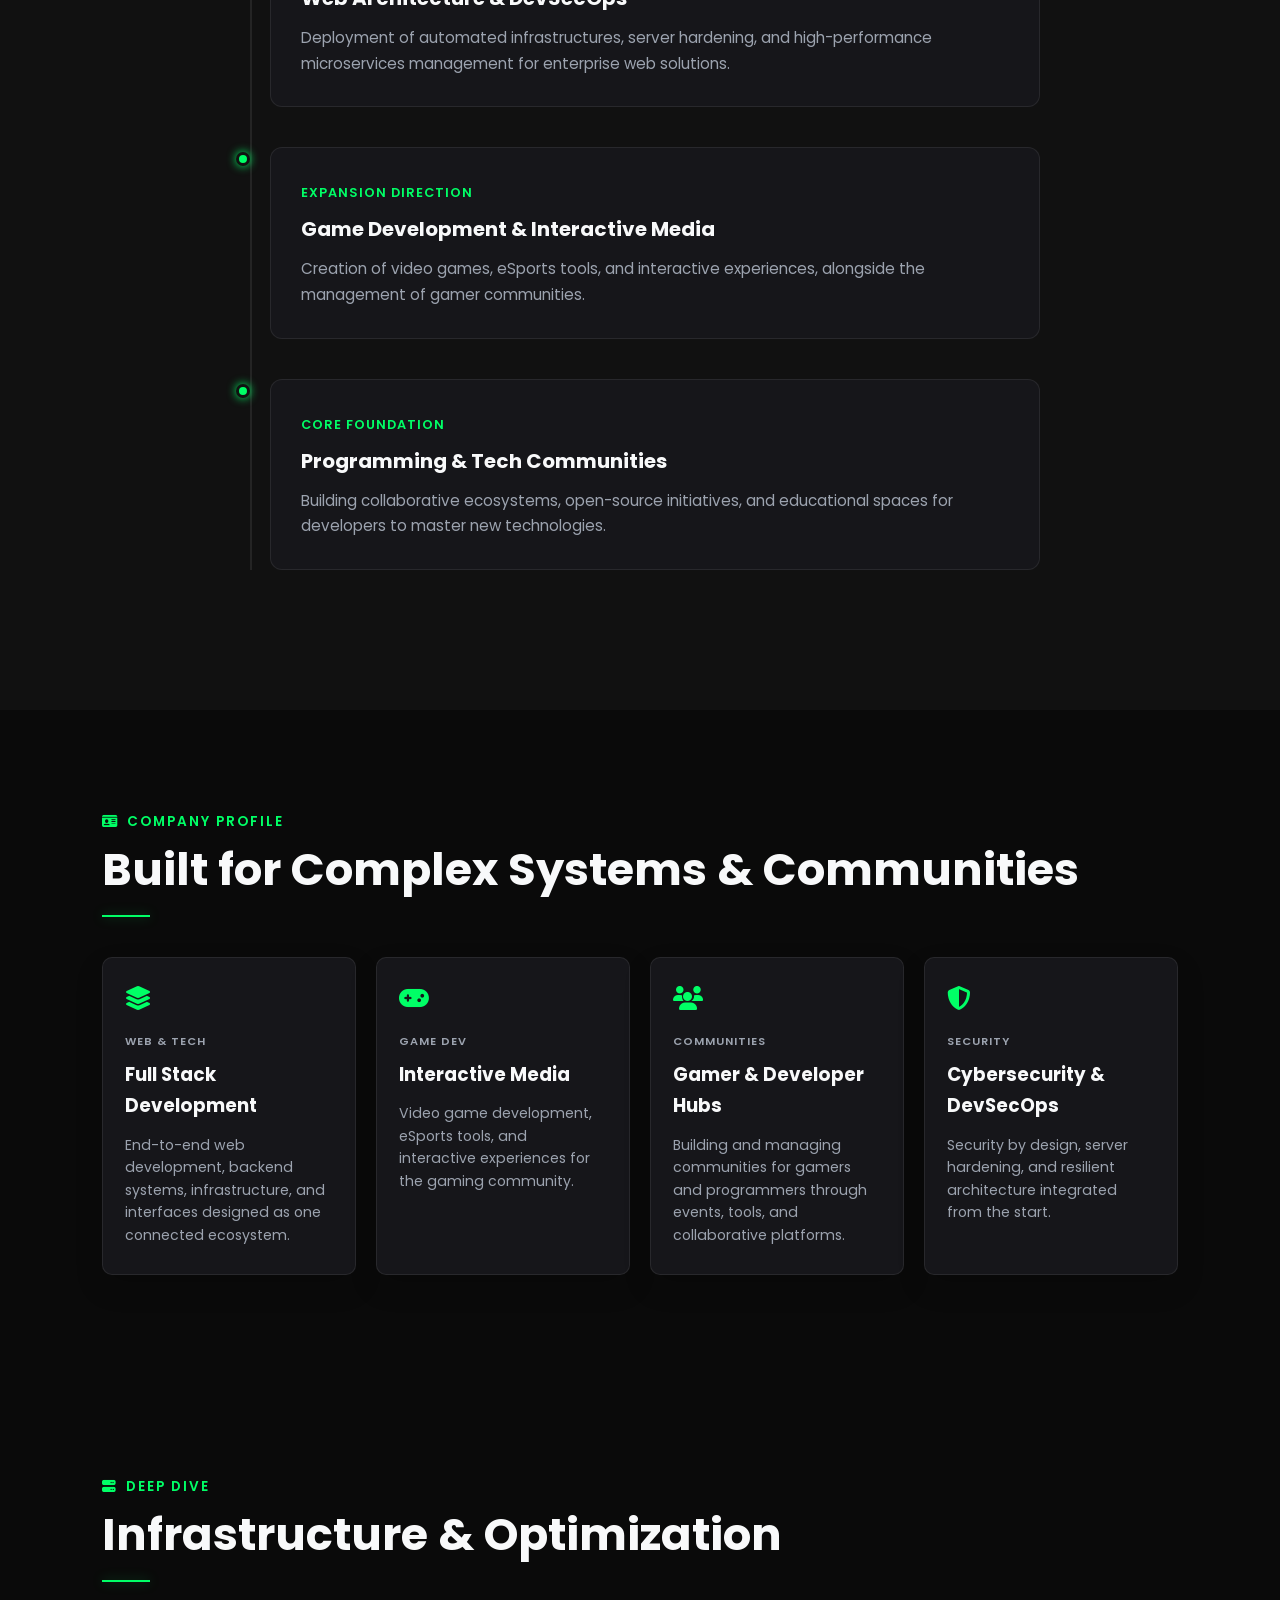
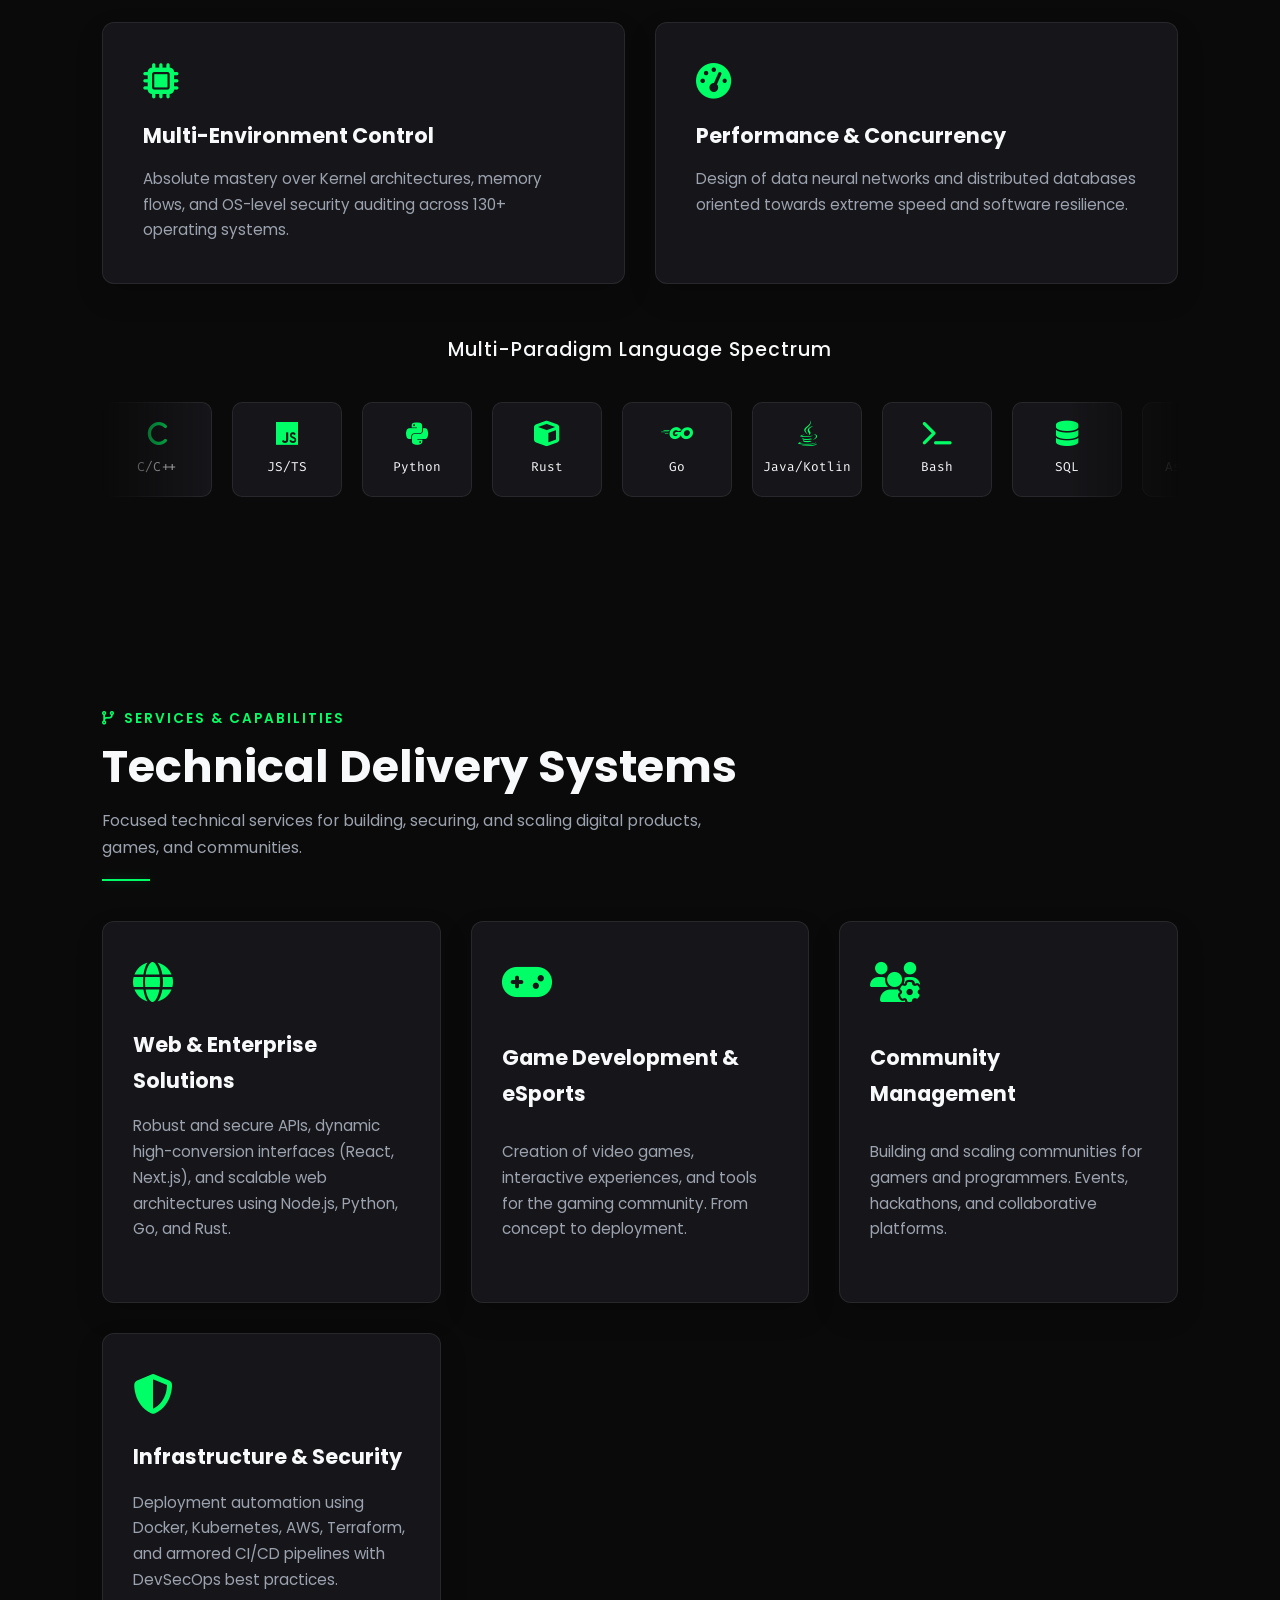
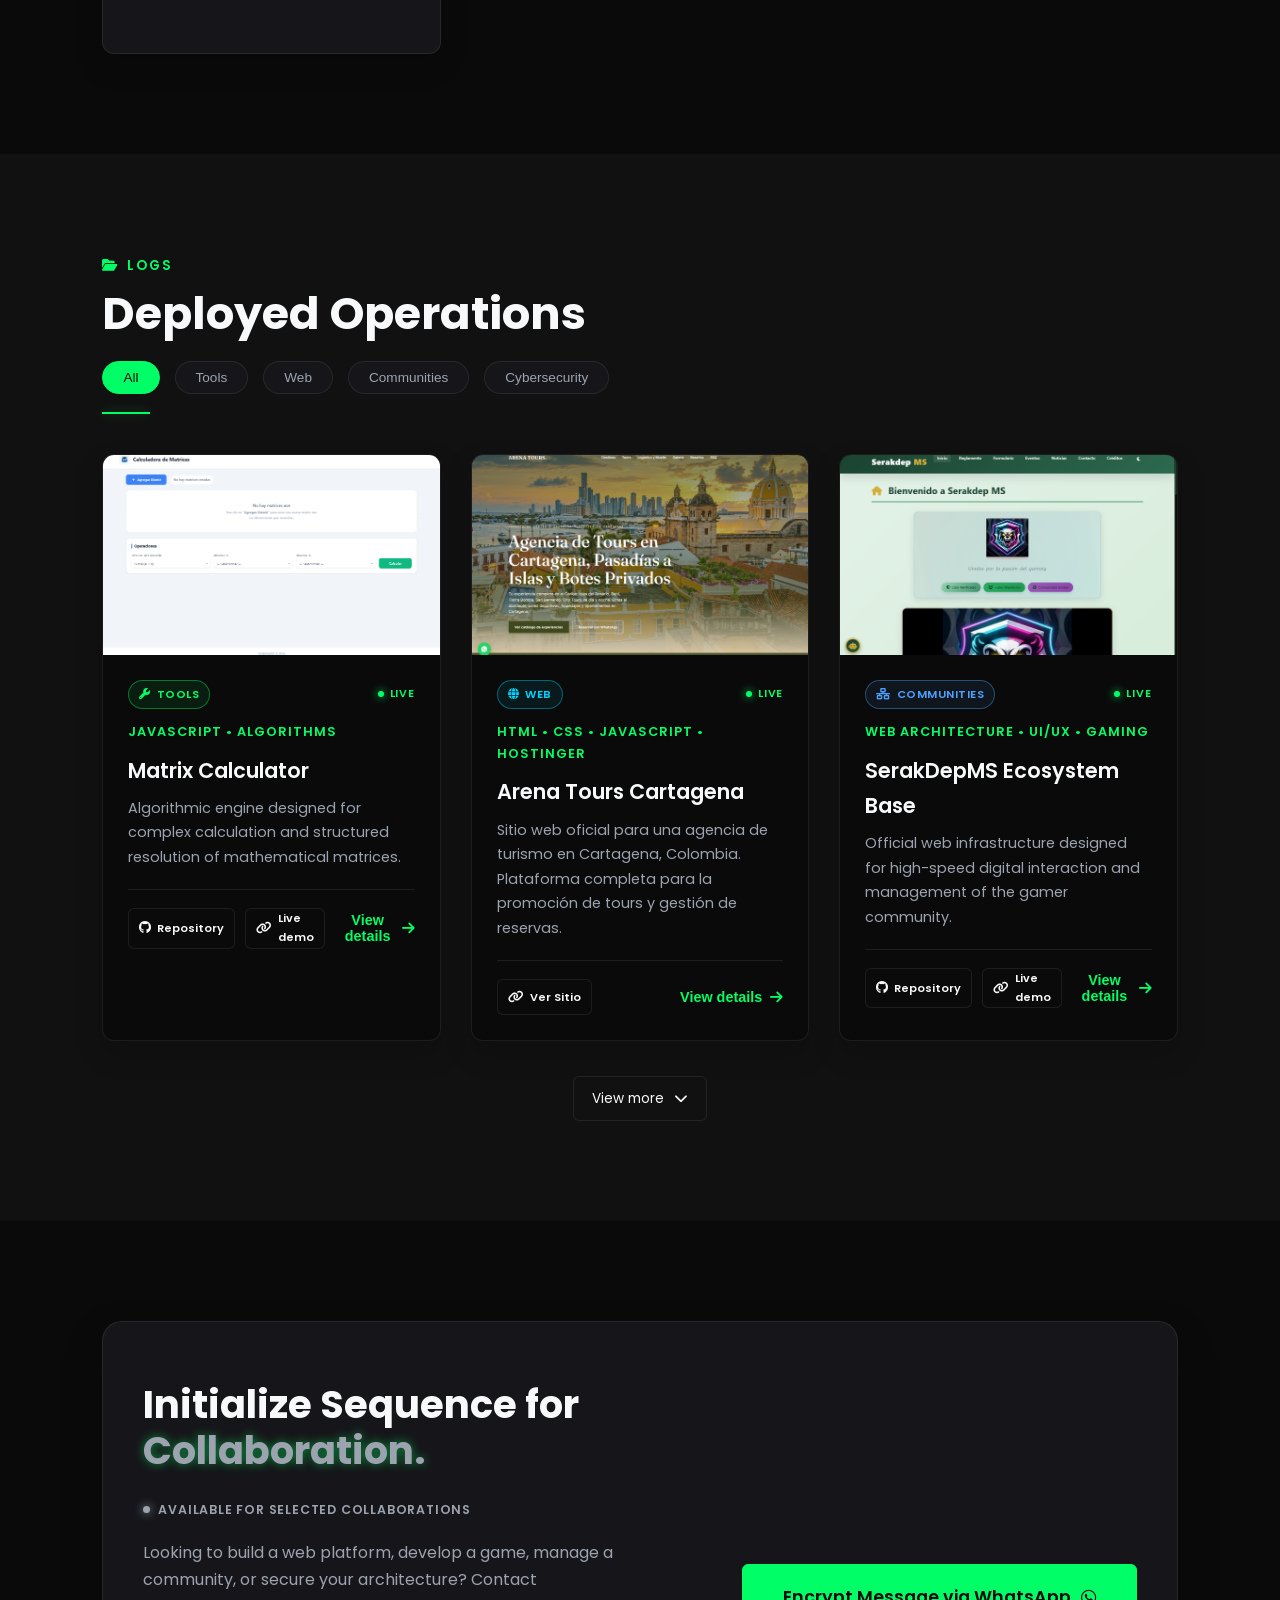
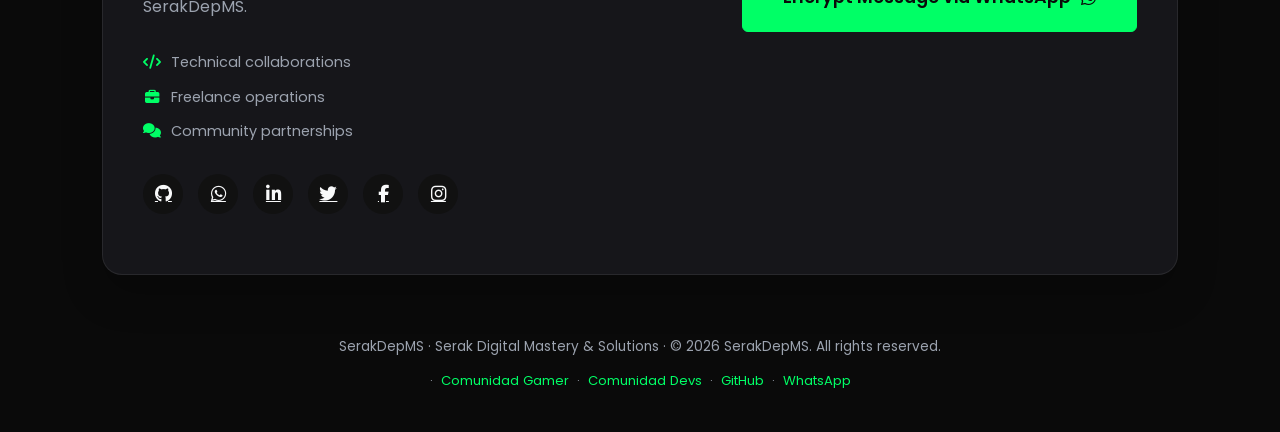
==== commit 67b5eaaf: "correccion de link innecesario" ====
--- a/index.html
+++ b/index.html
@@ -527,7 +527,6 @@
         <div class="footer-bottom">
             <p>SerakDepMS · Serak Digital Mastery &amp; Solutions · &copy; 2026 SerakDepMS. All rights reserved.</p>
             <nav class="footer-links" aria-label="Official ecosystem links">
-                <a href="https://serakdepms.github.io/SerakDepMS-Studios/" target="_blank" rel="noopener noreferrer">Portafolio</a>
                 <span>·</span>
                 <a href="https://serakdepms.github.io/Serakdep-MS-Clan-Official/" target="_blank" rel="noopener noreferrer">Comunidad Gamer</a>
                 <span>·</span>
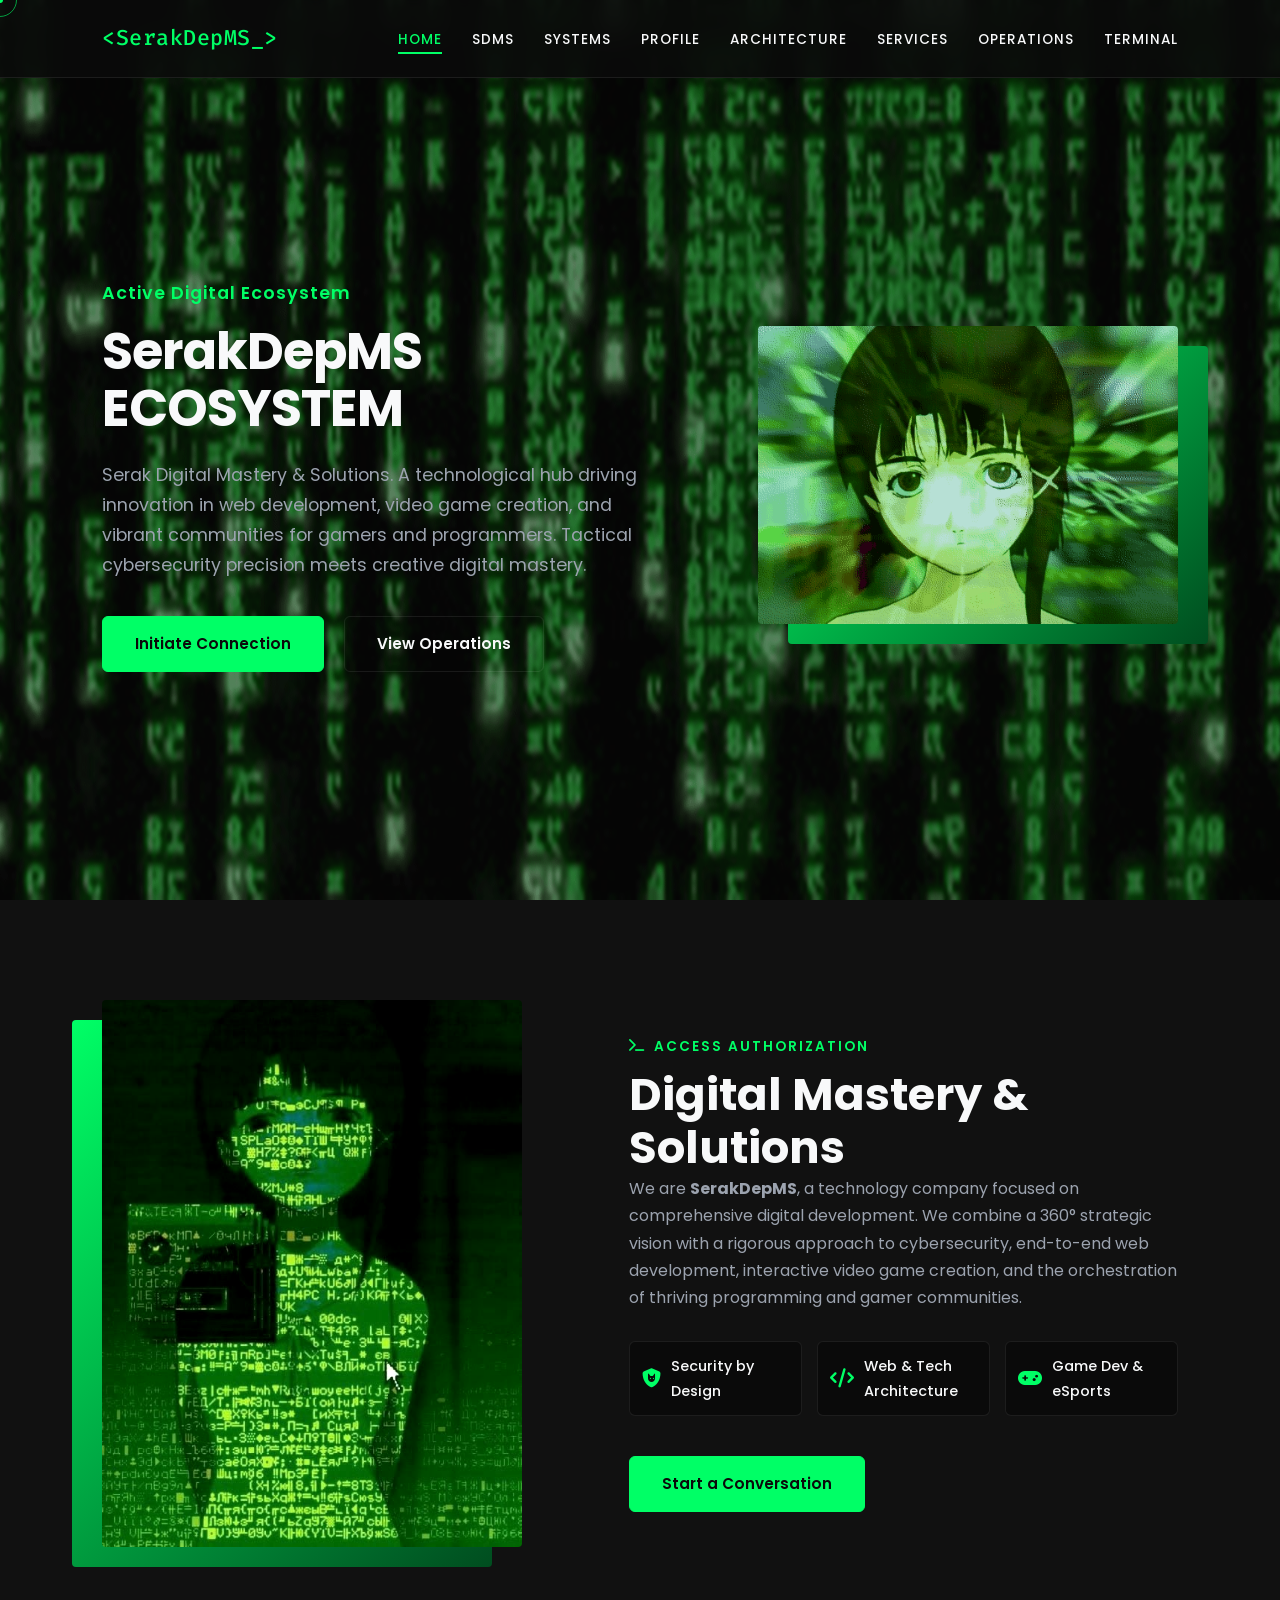
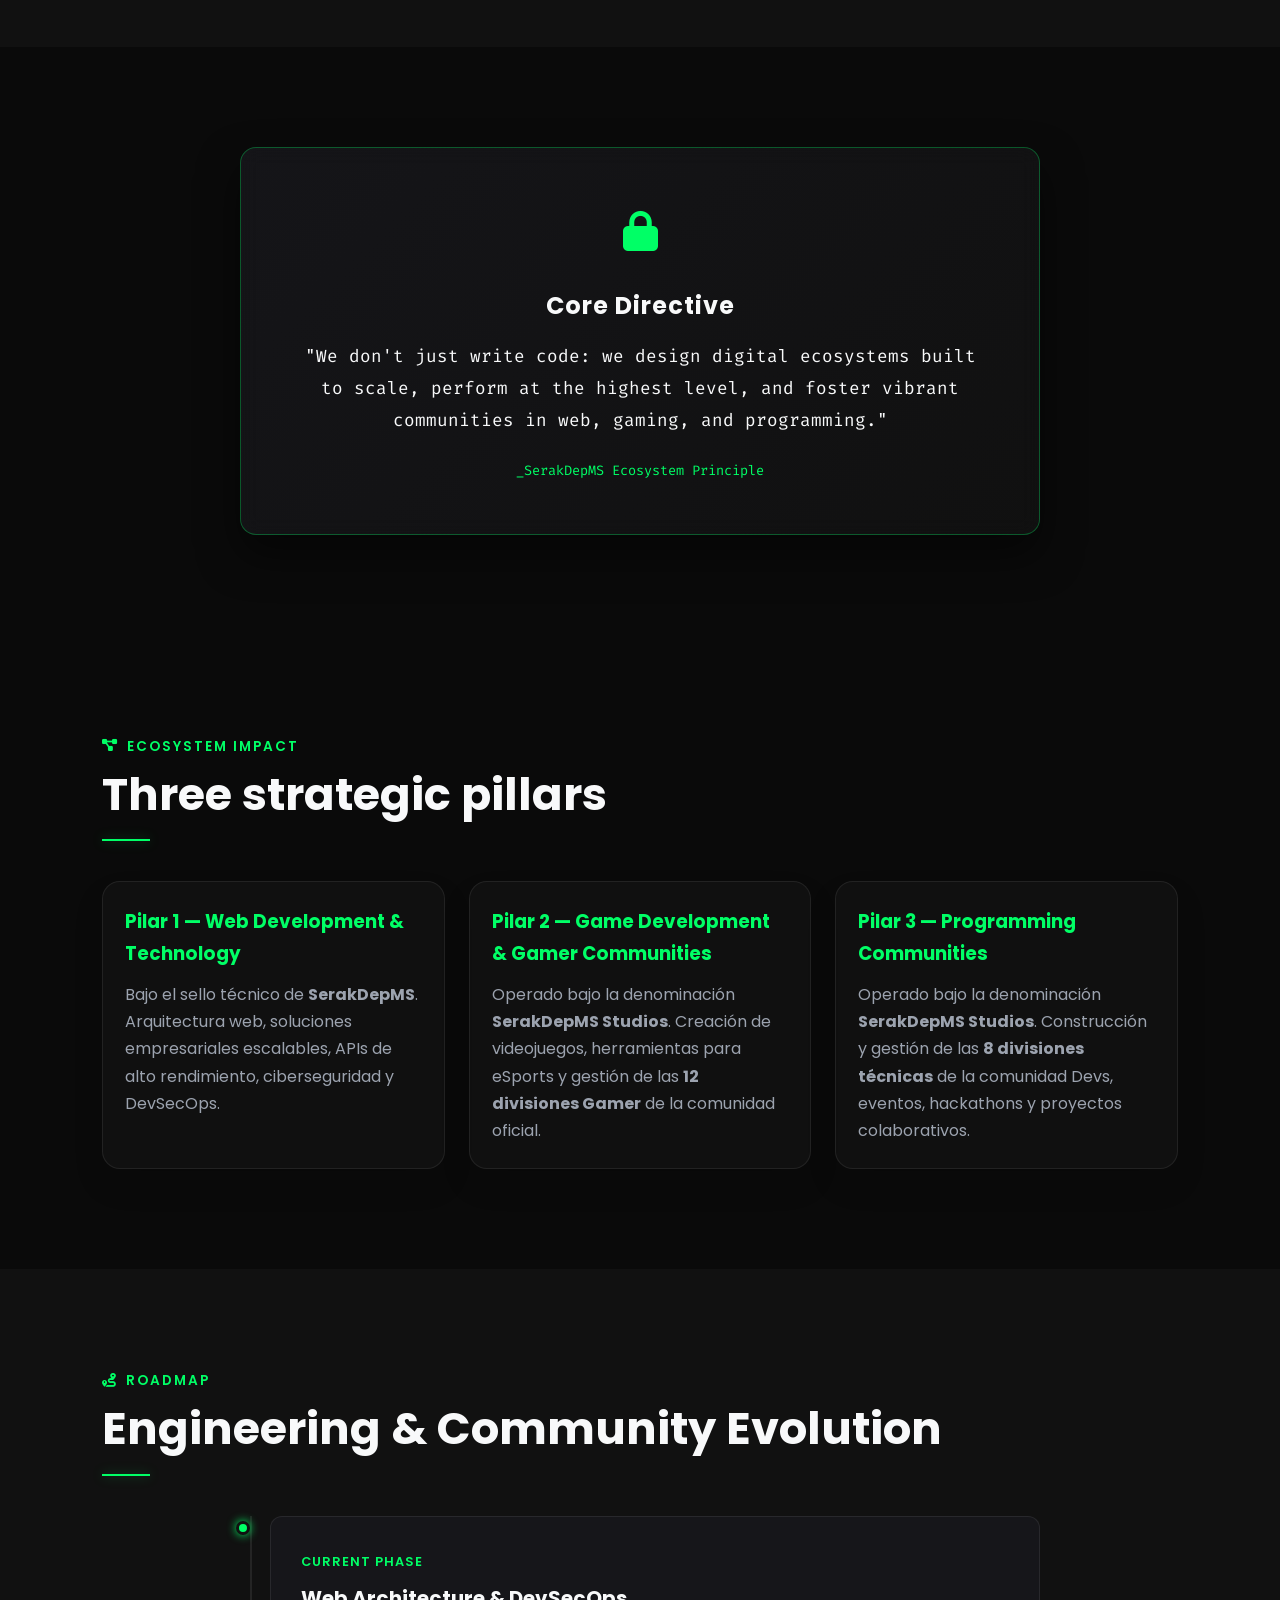
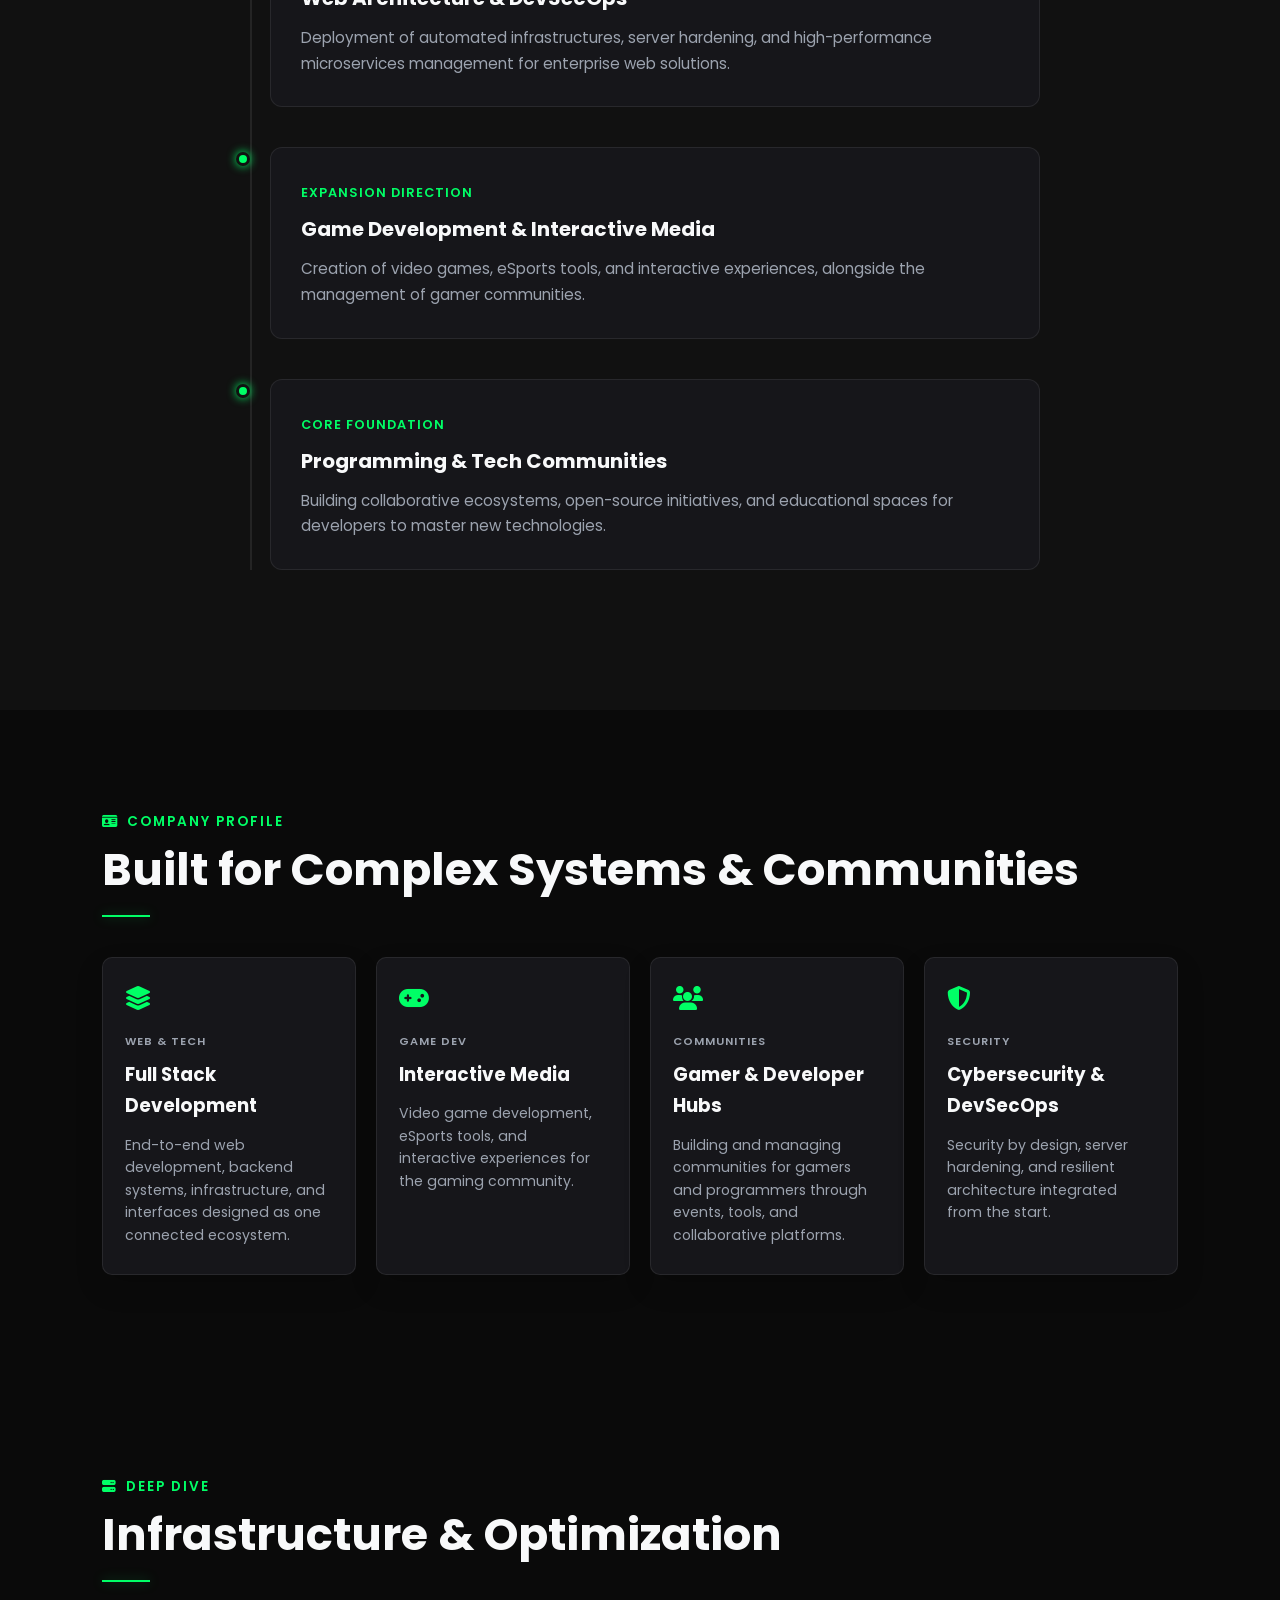
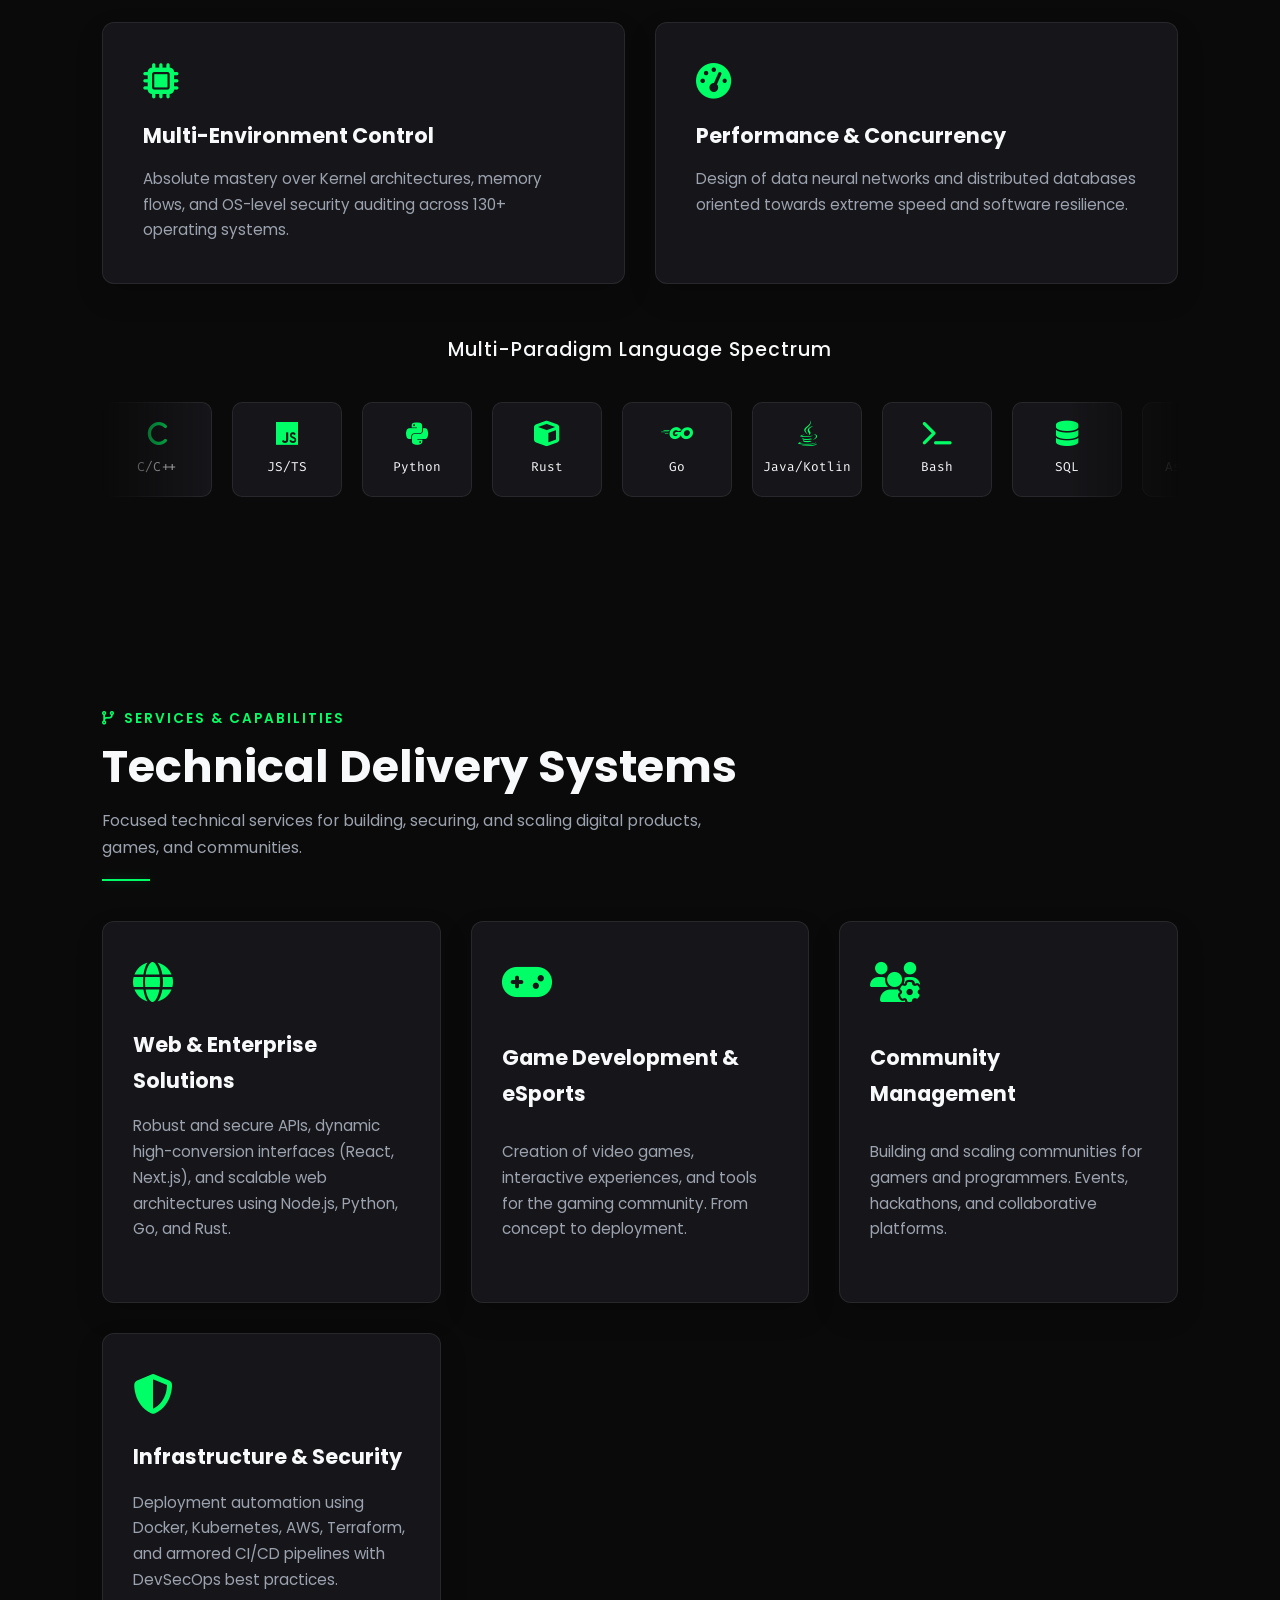
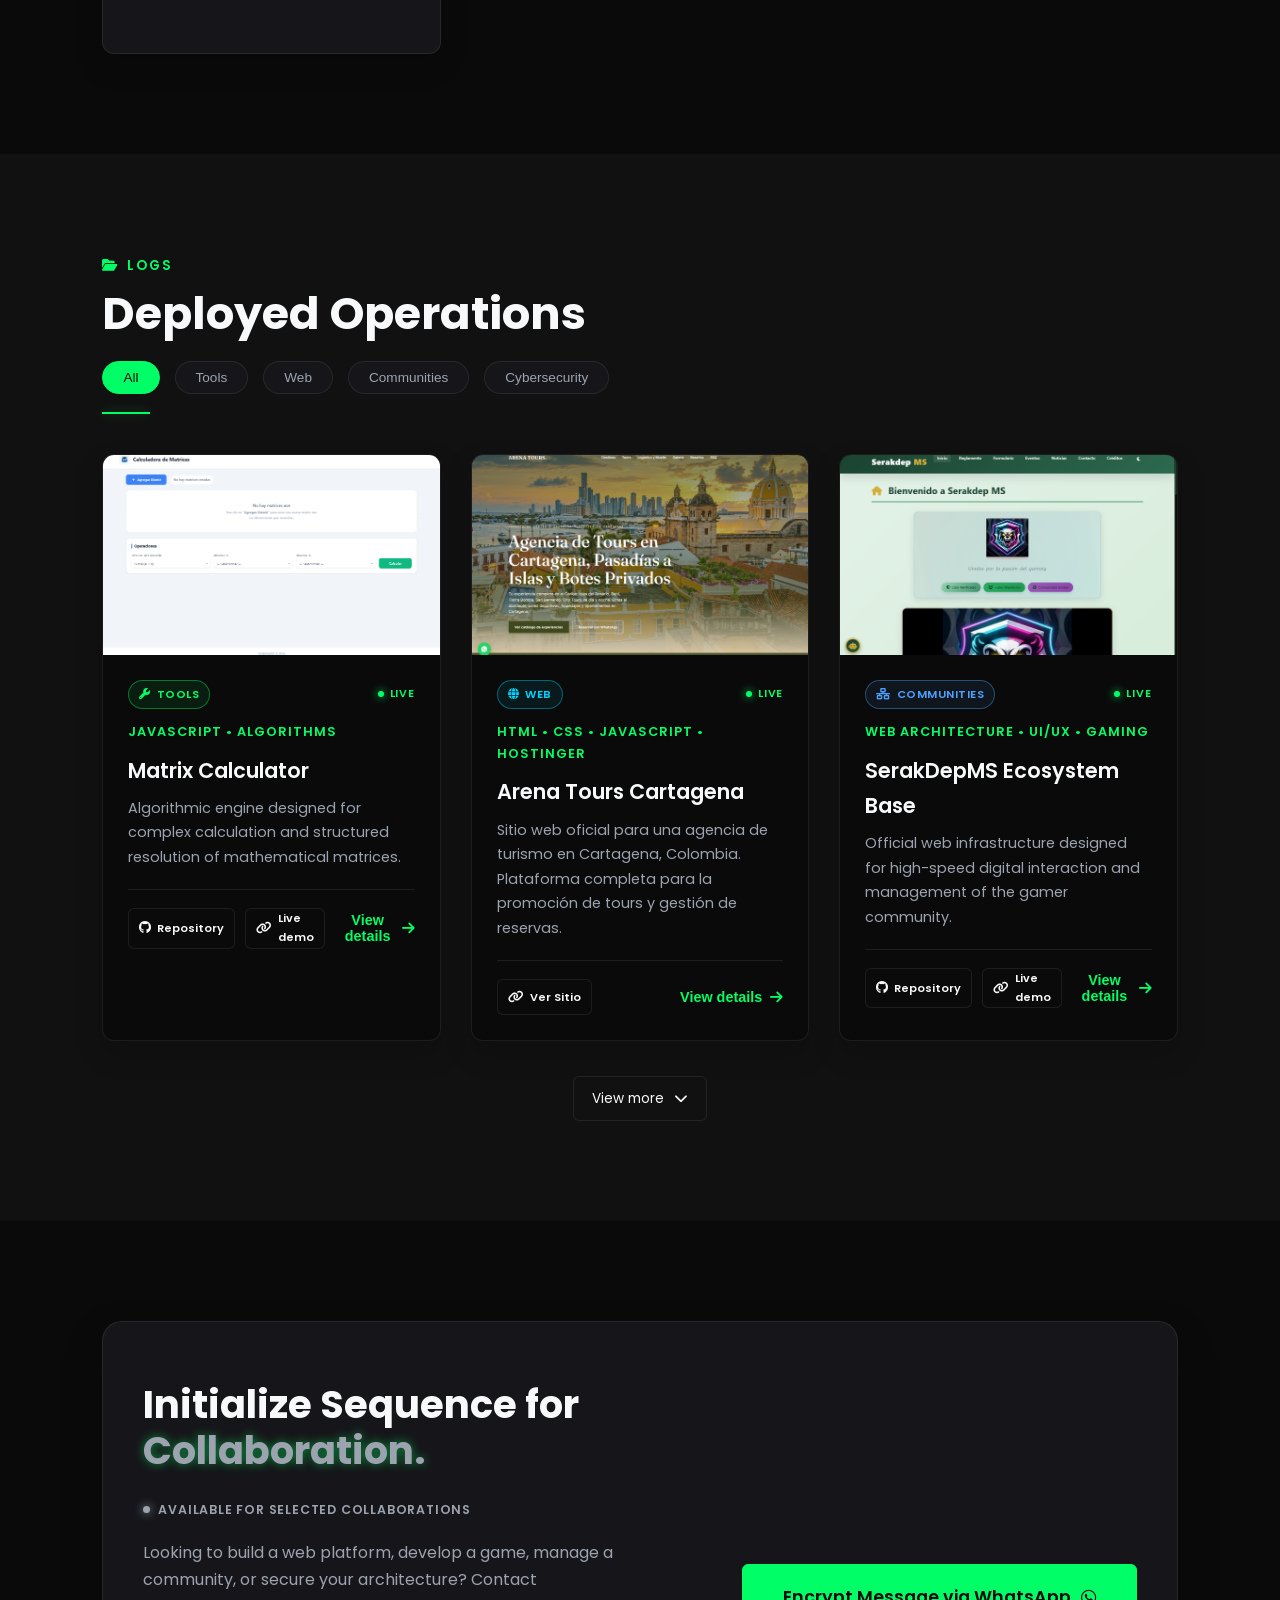
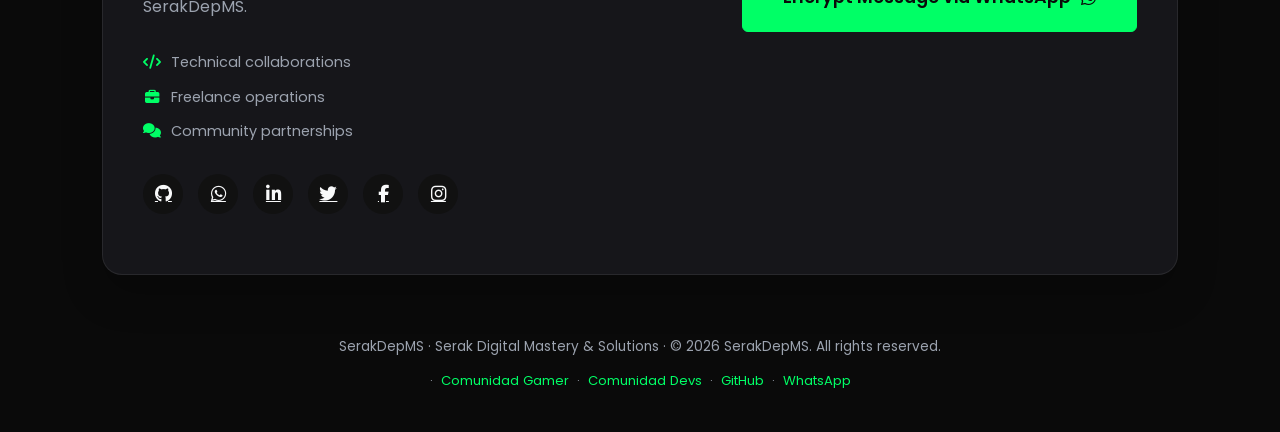
==== commit fc562137: "correccion de link de instagram" ====
--- a/index.html
+++ b/index.html
@@ -73,7 +73,7 @@
         "https://github.com/SerakDepMS",
         "https://x.com/serakdepms",
         "https://www.linkedin.com/in/SerakDepMS",
-        "https://www.instagram.com/serakdepms_oficial",
+        "https://www.instagram.com/serakdepms",
         "https://www.facebook.com/SerakDepMS"
       ],
       "subOrganization": [
@@ -517,7 +517,7 @@
                     <a href="https://www.linkedin.com/in/SerakDepMS" target="_blank" rel="noopener noreferrer" aria-label="LinkedIn"><i class="fa-brands fa-linkedin-in"></i></a>
                     <a href="https://x.com/SerakDepMS" target="_blank" rel="noopener noreferrer" aria-label="Twitter"><i class="fa-brands fa-twitter"></i></a>
                     <a href="https://www.facebook.com/SerakDepMS" target="_blank" rel="noopener noreferrer" aria-label="Facebook"><i class="fa-brands fa-facebook-f"></i></a>
-                    <a href="https://www.instagram.com/serakdepms_oficial?stkn=bnhsYmVncnpjc3Vv" target="_blank" rel="noopener noreferrer" aria-label="Instagram"><i class="fa-brands fa-instagram"></i></a>
+                    <a href="https://www.instagram.com/serakdepms?stkn=bnhsYmVncnpjc3Vv" target="_blank" rel="noopener noreferrer" aria-label="Instagram"><i class="fa-brands fa-instagram"></i></a>
                 </div>
             </div>
             <div class="cta-button">
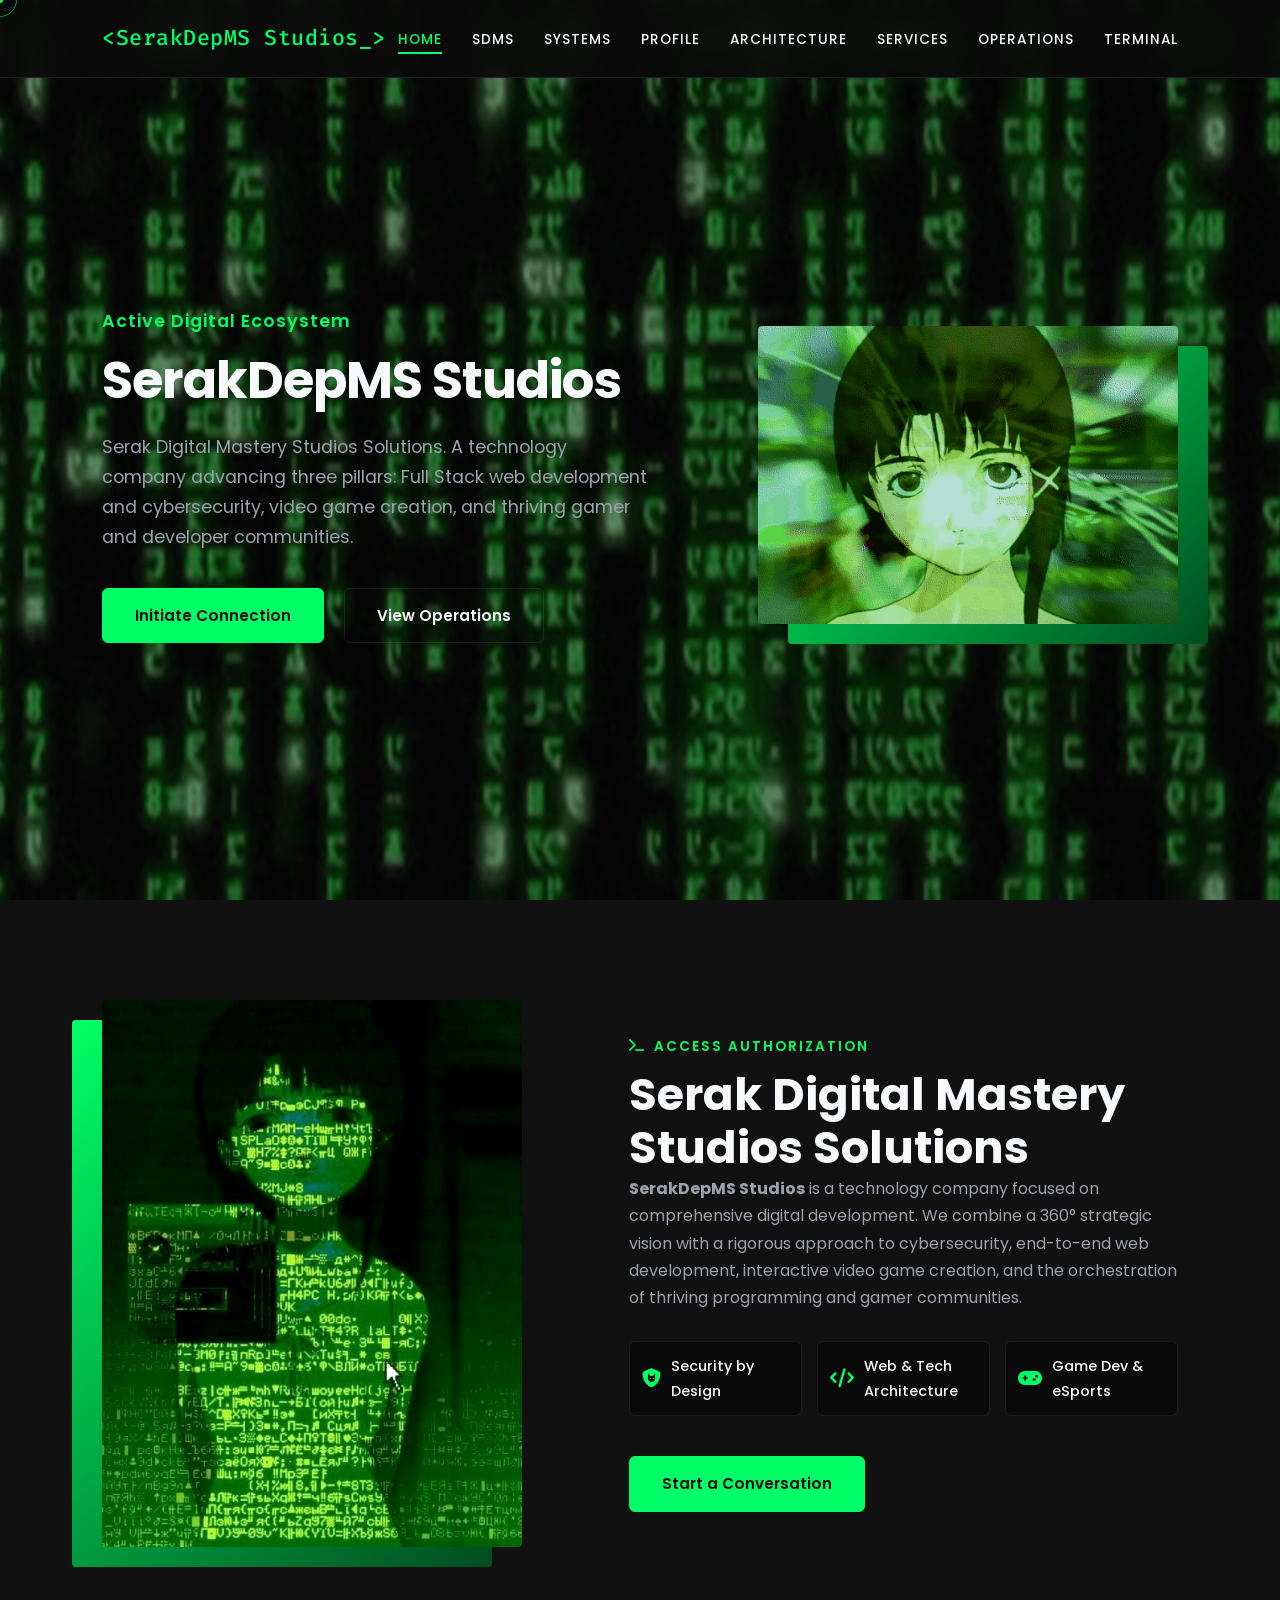
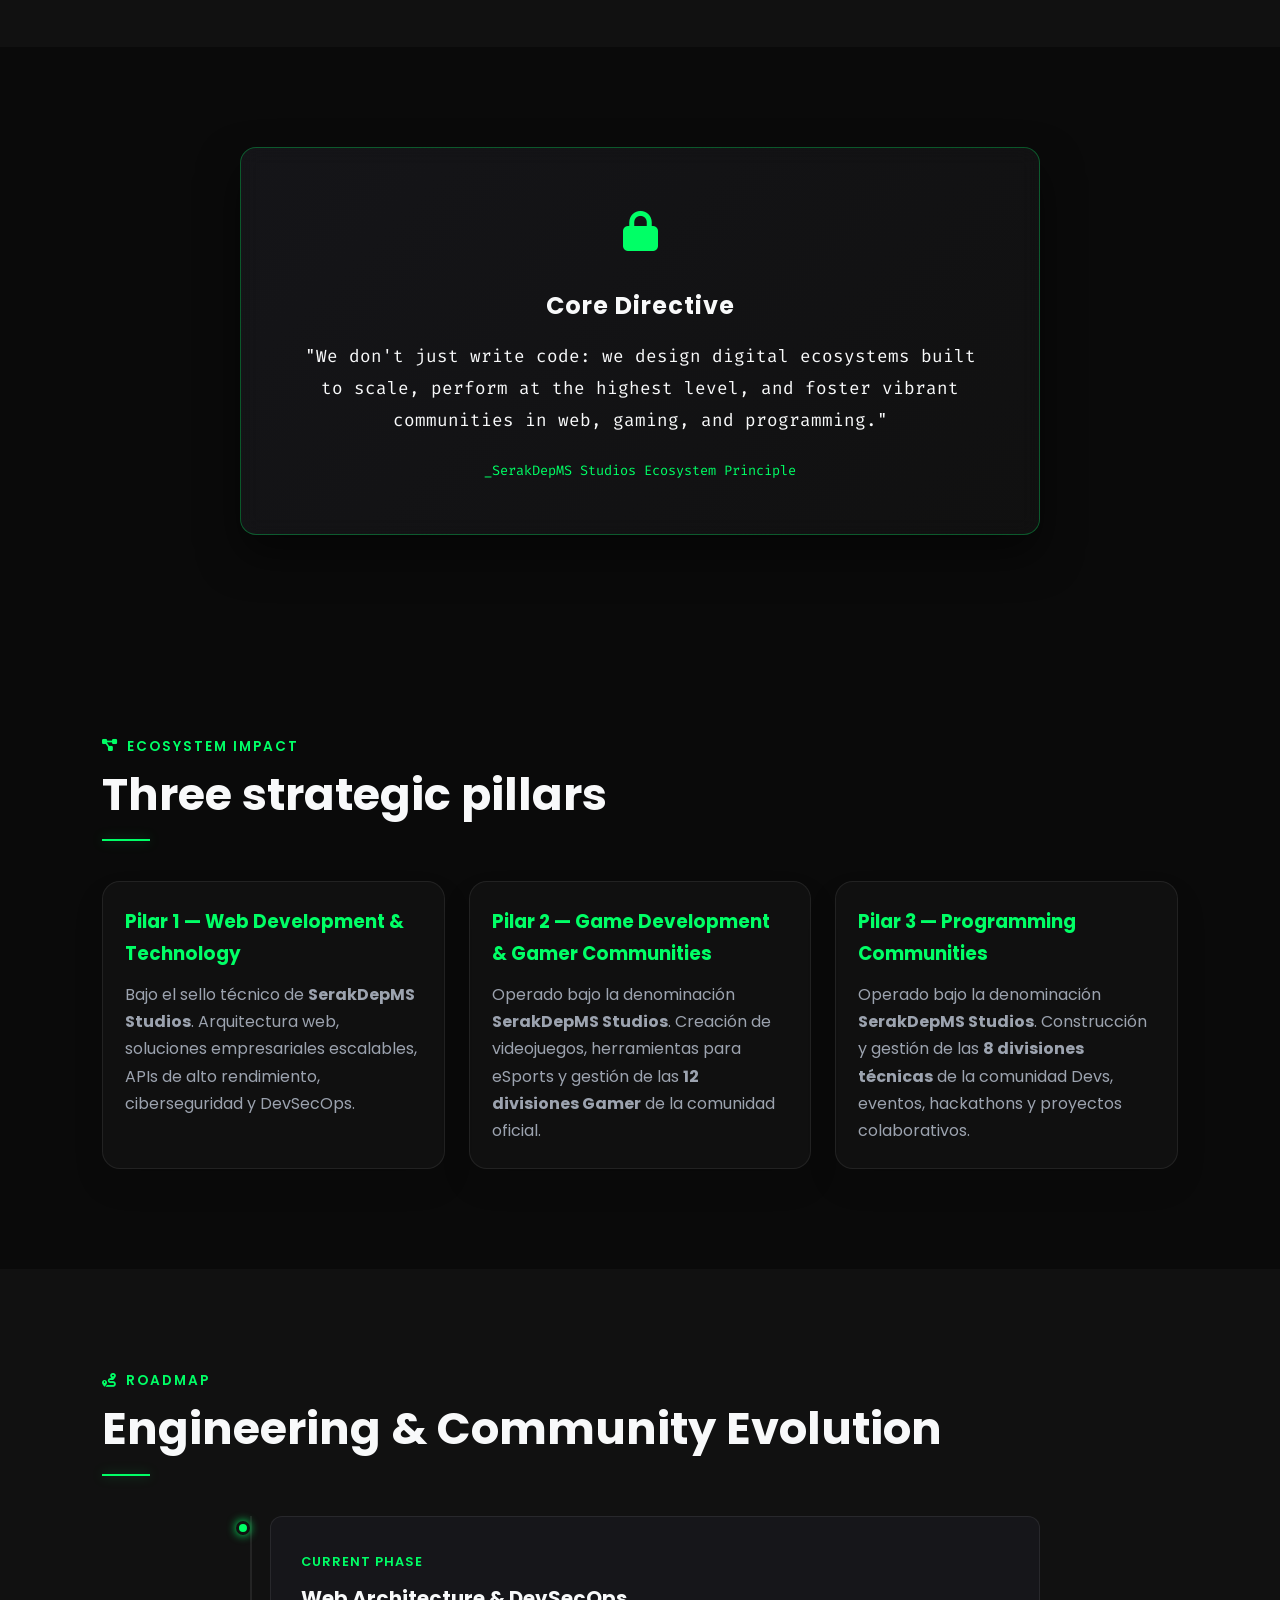
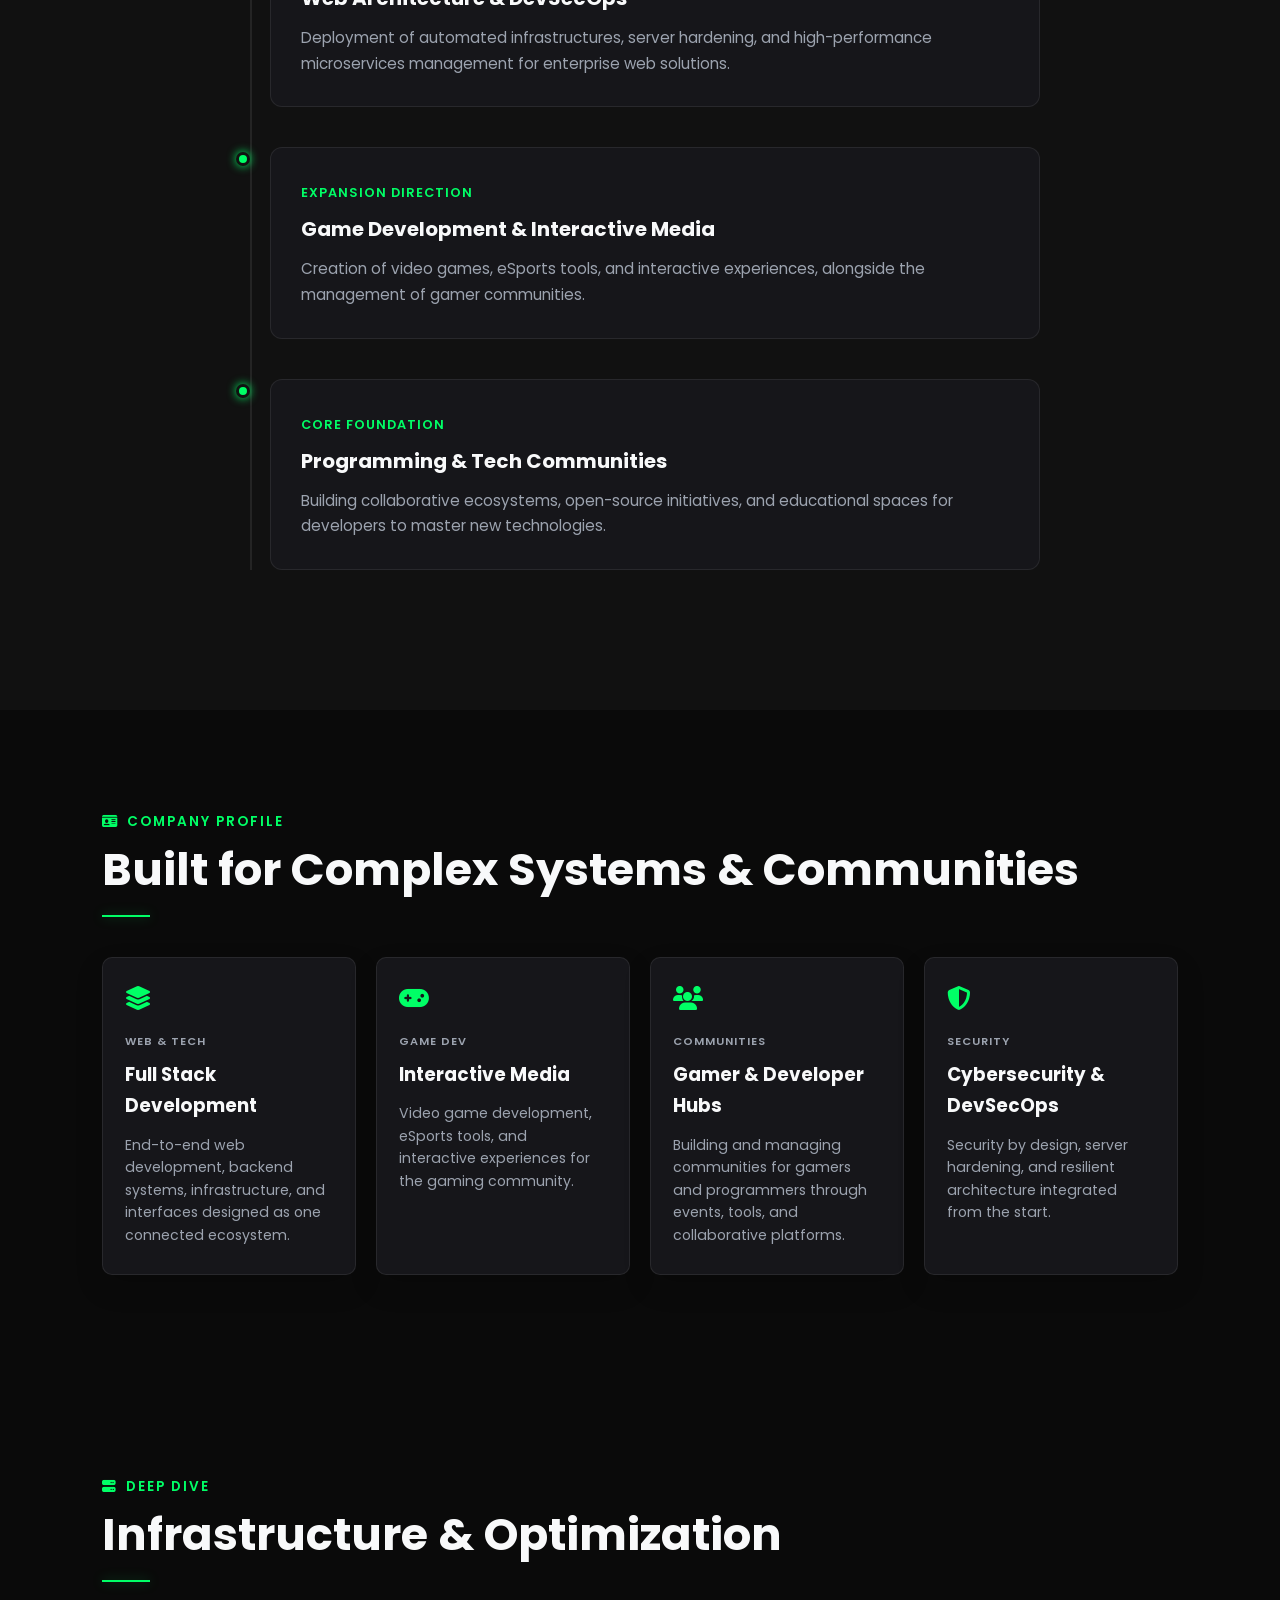
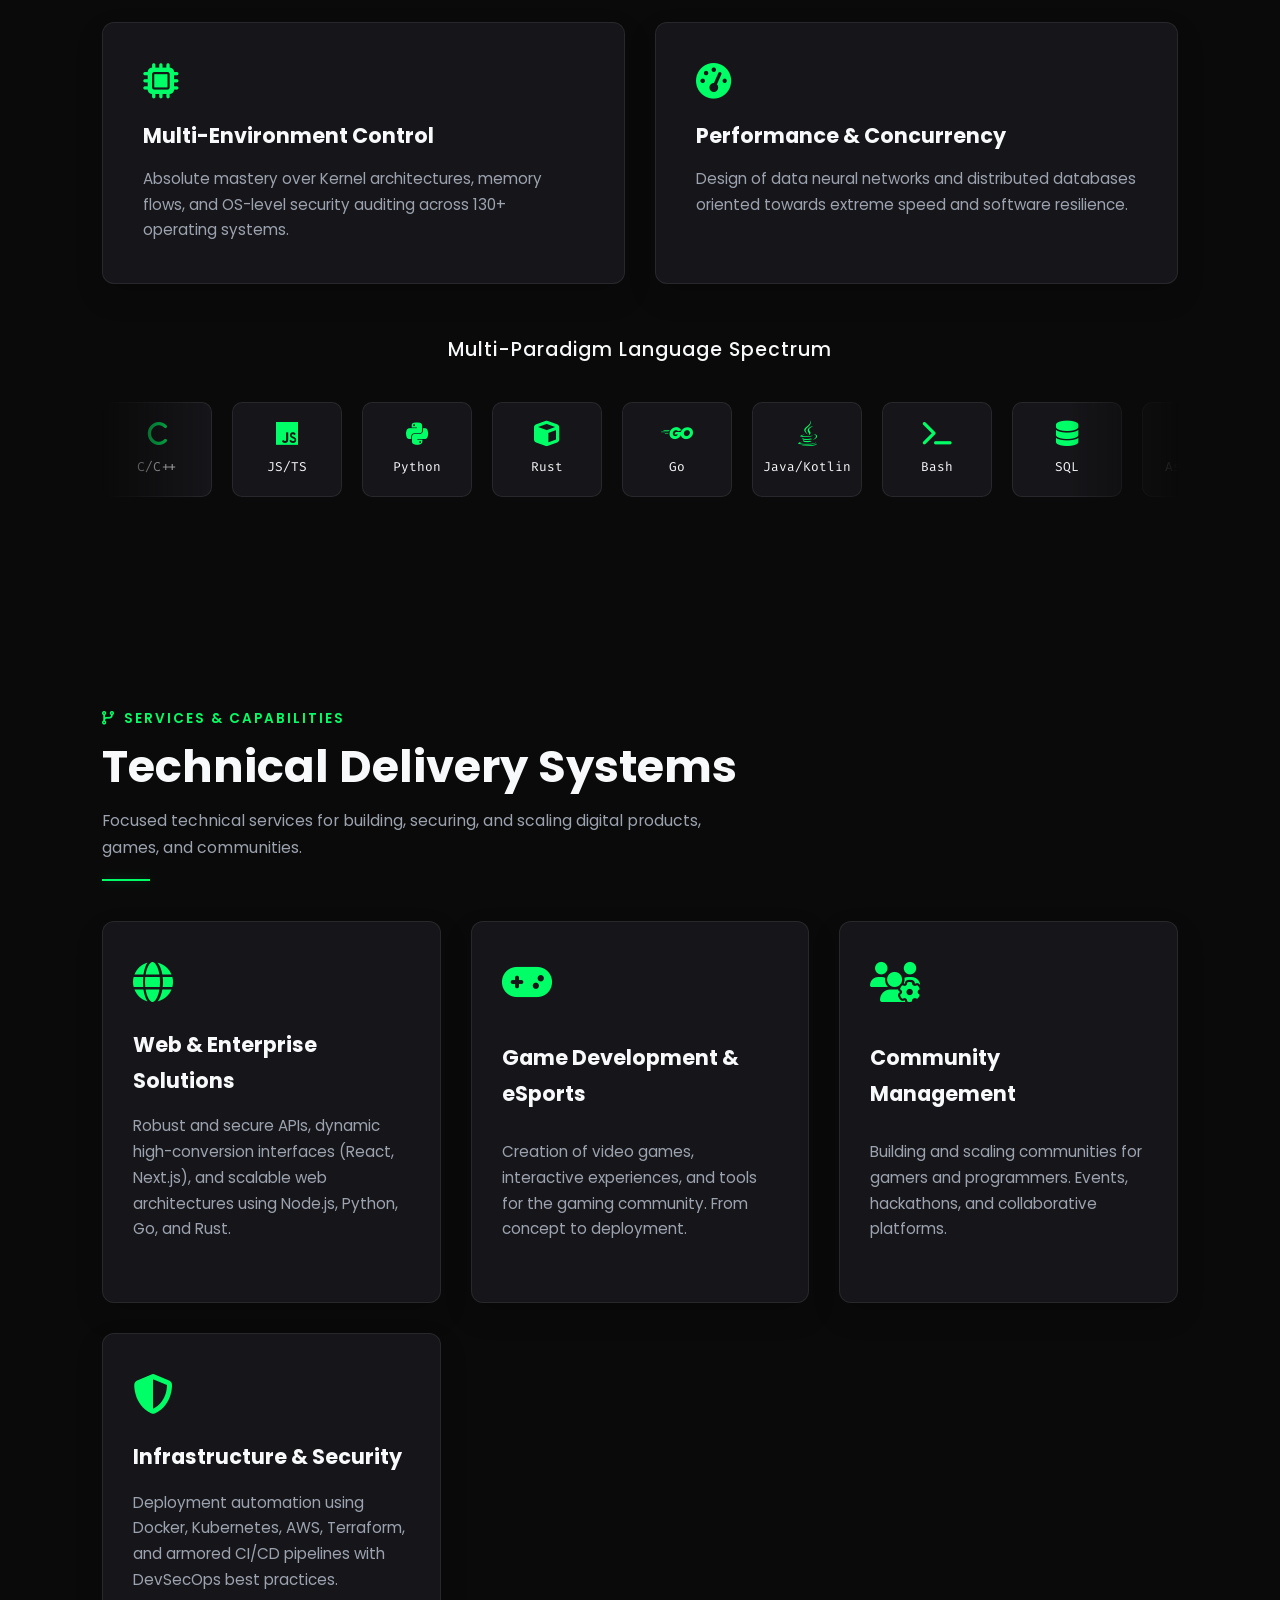
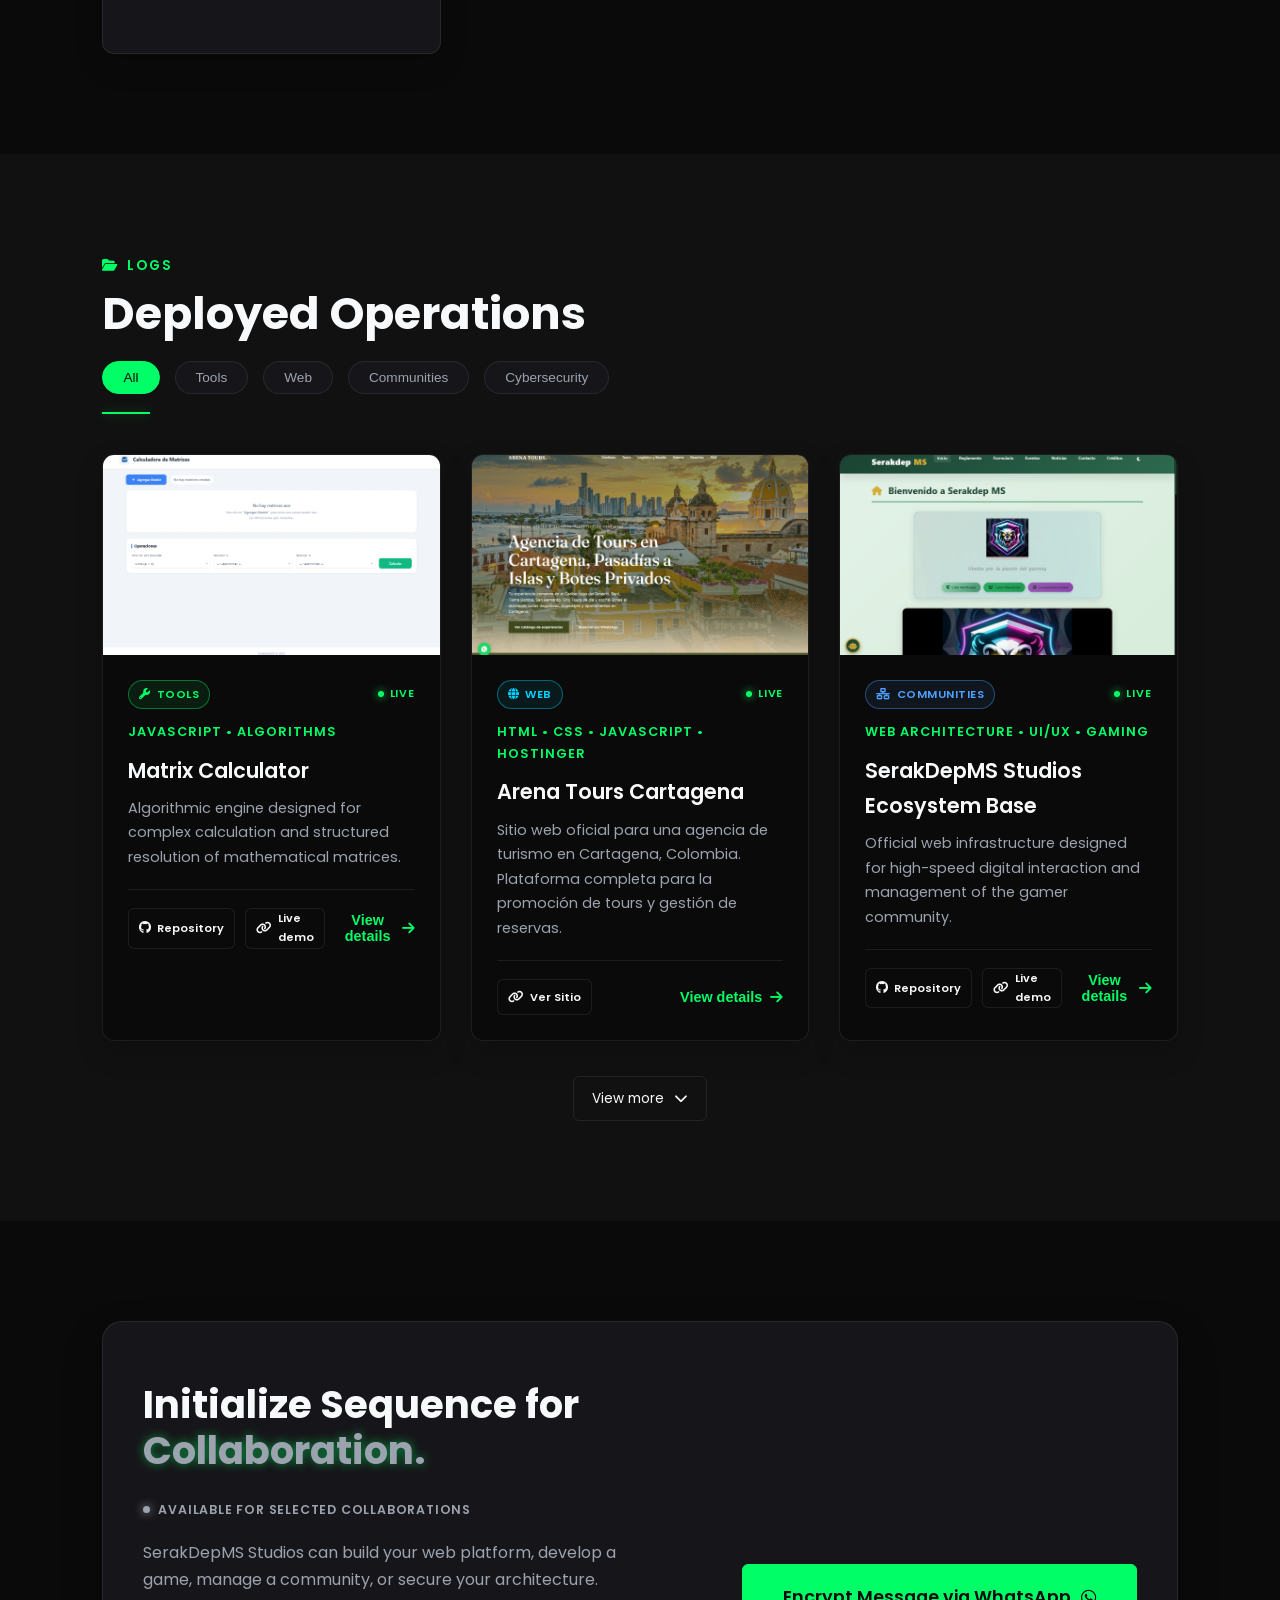
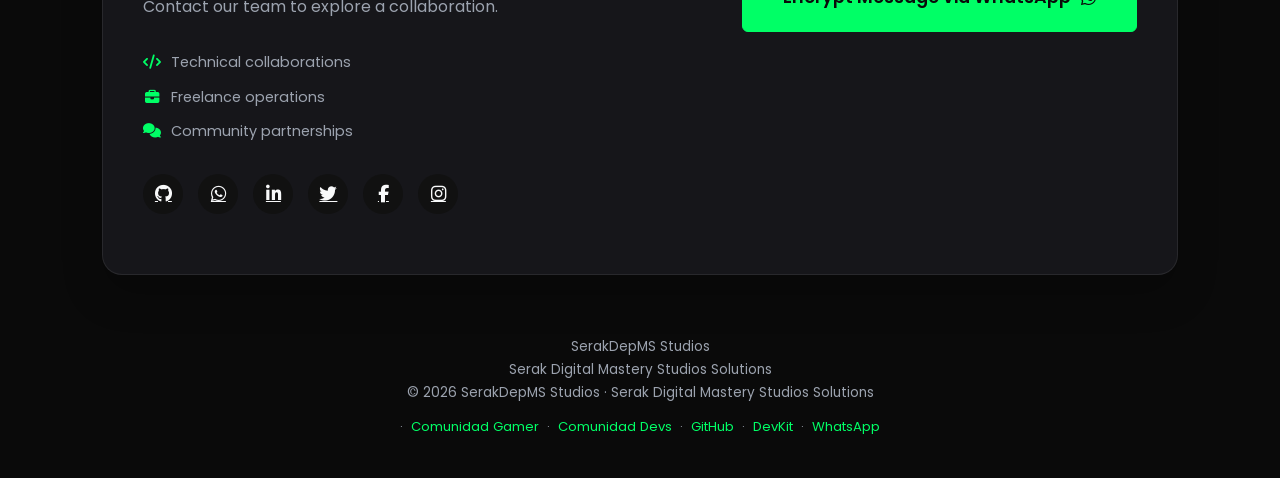
==== commit 39c8c019: "actualizacion de identidad y link" ====
--- a/index.html
+++ b/index.html
@@ -4,10 +4,10 @@
     <meta charset="UTF-8" />
     <meta name="viewport" content="width=device-width, initial-scale=1.0" />
 
-    <title>SerakDepMS — Web Development, Game Studios & Tech Communities</title>
-    <meta name="description" content="SerakDepMS (Serak Digital Mastery & Solutions) es una empresa tecnológica que construye ecosistemas digitales seguros y escalables. Desarrollo web Full Stack, videojuegos, ciberseguridad, DevSecOps y comunidades gamer y de programación." />
-    <meta name="keywords" content="SerakDepMS, SDMS, desarrollo web, arquitectura Full Stack, ciberseguridad, DevSecOps, desarrollo de videojuegos, comunidades gamer, comunidades de programación, 130+ OS mastery, Serak Digital Mastery" />
-    <meta name="author" content="SerakDepMS" />
+    <title>SerakDepMS Studios — Web Development, Game Studios &amp; Tech Communities</title>
+    <meta name="description" content="SerakDepMS Studios (Serak Digital Mastery Studios Solutions) es una empresa tecnológica que construye ecosistemas digitales seguros y escalables. Desarrollo web Full Stack, videojuegos, ciberseguridad, diseño gráfico y comunidades tech." />
+    <meta name="keywords" content="SerakDepMS Studios, SDMSS, SDMS, desarrollo web, arquitectura Full Stack, ciberseguridad, DevSecOps, desarrollo de videojuegos, comunidades gamer, comunidades de programación, 130+ OS mastery, Serak Digital Mastery Studios Solutions" />
+    <meta name="author" content="SerakDepMS Studios" />
     <meta name="robots" content="index, follow" />
     <meta name="google-site-verification" content="9tjYSYGFCUfKDVZdeJDtDbpOyUBxd0uEh86botq02_0" />
     <meta name="theme-color" content="#0a0a0a" />
@@ -29,22 +29,22 @@
 
     <meta property="og:type" content="website" />
     <meta property="og:url" content="https://serakdepms.github.io/SerakDepMS-Studios/" />
-    <meta property="og:title" content="SerakDepMS — Web Development, Game Studios & Tech Communities" />
+    <meta property="og:title" content="SerakDepMS Studios — Digital Mastery &amp; Solutions Ecosystem" />
     <meta property="og:description" content="Empresa tecnológica que construye ecosistemas digitales seguros y escalables: desarrollo web Full Stack, videojuegos, ciberseguridad, DevSecOps y comunidades gamer y de programación." />
     <meta property="og:image" content="https://serakdepms.github.io/SerakDepMS-Studios/assets/images/og-banner.jpg" />
     <meta property="og:image:type" content="image/jpeg" />
     <meta property="og:image:width" content="1200" />
     <meta property="og:image:height" content="630" />
-    <meta property="og:image:alt" content="SerakDepMS — Serak Digital Mastery & Solutions" />
-    <meta property="og:site_name" content="SerakDepMS" />
+    <meta property="og:image:alt" content="SerakDepMS Studios — Serak Digital Mastery Studios Solutions" />
+    <meta property="og:site_name" content="SerakDepMS Studios" />
     <meta property="og:locale" content="es_ES" />
 
     <meta name="twitter:card" content="summary_large_image" />
     <meta name="twitter:url" content="https://serakdepms.github.io/SerakDepMS-Studios/" />
-    <meta name="twitter:title" content="SerakDepMS — Web Development, Game Studios & Tech Communities" />
+    <meta name="twitter:title" content="SerakDepMS Studios — Digital Mastery &amp; Solutions Ecosystem" />
     <meta name="twitter:description" content="Empresa tecnológica que construye ecosistemas digitales seguros y escalables. Web · Games · Communities." />
     <meta name="twitter:image" content="https://serakdepms.github.io/SerakDepMS-Studios/assets/images/og-banner.jpg" />
-    <meta name="twitter:image:alt" content="SerakDepMS — Serak Digital Mastery & Solutions" />
+    <meta name="twitter:image:alt" content="SerakDepMS Studios — Serak Digital Mastery Studios Solutions" />
     <meta name="twitter:site" content="@serakdepms" />
     <meta name="twitter:creator" content="@serakdepms" />
 
@@ -52,11 +52,11 @@
     {
       "@context": "https://schema.org",
       "@type": "Organization",
-      "name": "SerakDepMS",
-      "alternateName": "Serak Digital Mastery & Solutions",
+      "name": "SerakDepMS Studios",
+      "alternateName": "Serak Digital Mastery Studios Solutions",
       "url": "https://serakdepms.github.io/SerakDepMS-Studios/",
       "logo": "https://serakdepms.github.io/SerakDepMS-Studios/assets/images/profile.gif",
-      "description": "Empresa tecnológica especializada en desarrollo web Full Stack, arquitectura de software, ciberseguridad, DevSecOps, videojuegos y gestión de comunidades digitales.",
+      "description": "Empresa tecnológica especializada en desarrollo web Full Stack, arquitectura de software, ciberseguridad, DevSecOps, videojuegos, diseño gráfico y comunidades digitales.",
       "slogan": "Building secure digital ecosystems with 130+ OS mastery",
       "knowsAbout": [
         "Web Development",
@@ -73,7 +73,7 @@
         "https://github.com/SerakDepMS",
         "https://x.com/serakdepms",
         "https://www.linkedin.com/in/SerakDepMS",
-        "https://www.instagram.com/serakdepms",
+        "https://www.instagram.com/serakdepmsstudios",
         "https://www.facebook.com/SerakDepMS"
       ],
       "subOrganization": [
@@ -127,7 +127,7 @@
 
     <nav class="navbar">
         <div class="logo">
-            <span class="logo-mark">&lt;SerakDepMS<span class="logo-blink">_</span>&gt;</span>
+            <span class="logo-mark">&lt;SerakDepMS Studios<span class="logo-blink">_</span>&gt;</span>
         </div>
         <button class="menu-toggle" id="mobile-menu" type="button" aria-label="Open menu" aria-expanded="false" aria-controls="nav-links">
             <i class="fa-solid fa-bars"></i>
@@ -150,8 +150,8 @@
             <section id="home" class="hero section-padding">
                 <div class="hero-content">
                     <p class="greeting">Active Digital Ecosystem</p>
-                    <h1 class="name">SerakDepMS ECOSYSTEM</h1>
-                    <p class="description">Serak Digital Mastery & Solutions. A technological hub driving innovation in web development, video game creation, and vibrant communities for gamers and programmers. Tactical cybersecurity precision meets creative digital mastery.</p>
+                    <h1 class="name">SerakDepMS Studios</h1>
+                    <p class="description">Serak Digital Mastery Studios Solutions. A technology company advancing three pillars: Full Stack web development and cybersecurity, video game creation, and thriving gamer and developer communities.</p>
                     <div class="hero-actions">
                         <a href="#contact" class="btn btn-primary">Initiate Connection</a>
                         <a href="#projects" class="btn btn-outline">View Operations</a>
@@ -159,7 +159,7 @@
                 </div>
                 <div class="hero-image">
                     <div class="image-wrapper neon-bg-right">
-                        <img src="assets/images/profile.gif" alt="SerakDepMS (SDMS) Eagle Animation" loading="lazy" width="500" height="355">
+                        <img src="assets/images/profile.gif" alt="SerakDepMS Studios (SDMS) Eagle Animation" loading="lazy" width="500" height="355">
                     </div>
                 </div>
             </section>
@@ -173,9 +173,9 @@
             </div>
             <div class="about-content">
                 <p class="section-subtitle"><i class="fa-solid fa-terminal"></i> Access Authorization</p>
-                <h2 class="section-title">Digital Mastery & Solutions</h2>
+                <h2 class="section-title">Serak Digital Mastery Studios Solutions</h2>
                 <p class="about-text">
-                    We are <strong>SerakDepMS</strong>, a technology company focused on comprehensive digital development. We combine a 360° strategic vision with a rigorous approach to cybersecurity, end-to-end web development, interactive video game creation, and the orchestration of thriving programming and gamer communities.
+                    <strong>SerakDepMS Studios</strong> is a technology company focused on comprehensive digital development. We combine a 360° strategic vision with a rigorous approach to cybersecurity, end-to-end web development, interactive video game creation, and the orchestration of thriving programming and gamer communities.
                 </p>
                 <div class="achievements-list">
                     <div class="achievement-badge"><i class="fa-solid fa-shield-cat"></i> Security by Design</div>
@@ -191,7 +191,7 @@
                 <div class="manifesto-icon"><i class="fa-solid fa-lock"></i></div>
                 <h3>Core Directive</h3>
                 <p class="code-font">"We don't just write code: we design digital ecosystems built to scale, perform at the highest level, and foster vibrant communities in web, gaming, and programming."</p>
-                <span class="manifesto-author">_SerakDepMS Ecosystem Principle</span>
+                <span class="manifesto-author">_SerakDepMS Studios Ecosystem Principle</span>
             </div>
         </section>
 
@@ -203,7 +203,7 @@
             <div class="impact-grid">
                 <article class="impact-item">
                     <h3>Pilar 1 — Web Development &amp; Technology</h3>
-                    <p>Bajo el sello técnico de <strong>SerakDepMS</strong>. Arquitectura web, soluciones empresariales escalables, APIs de alto rendimiento, ciberseguridad y DevSecOps.</p>
+                    <p>Bajo el sello técnico de <strong>SerakDepMS Studios</strong>. Arquitectura web, soluciones empresariales escalables, APIs de alto rendimiento, ciberseguridad y DevSecOps.</p>
                 </article>
                 <article class="impact-item">
                     <h3>Pilar 2 — Game Development &amp; Gamer Communities</h3>
@@ -416,12 +416,12 @@
 
                 <article class="project-card" data-category="community" data-project="gamerCommunity">
                     <div class="project-img">
-                        <img src="assets/images/project/clanmultigamer.png" alt="Serakdep-MS-Clan-Official Platform" loading="lazy">
+                        <img src="assets/images/project/clanmultigamer.png" alt="SerakDepMS Studios Comunidad Gamer platform" loading="lazy">
                     </div>
                     <div class="project-content">
                         <div class="project-meta"><span class="project-category-badge cat-community"><i class="fa-solid fa-network-wired"></i> Communities</span><span class="project-status status-live">Live</span></div>
                         <p class="project-tech">Web Architecture &bull; UI/UX &bull; Gaming</p>
-                        <h3>SerakDepMS Ecosystem Base</h3>
+                        <h3>SerakDepMS Studios Ecosystem Base</h3>
                         <p class="project-desc">Official web infrastructure designed for high-speed digital interaction and management of the gamer community.</p>
                         <div class="project-actions">
                             <div class="project-links">
@@ -436,7 +436,7 @@
 
                 <article class="project-card" data-category="community" data-project="devs">
                     <div class="project-img">
-                        <img src="assets/images/project/devsprogramming.png" alt="Serakdep-MS-Devs-Official Platform" loading="lazy">
+                        <img src="assets/images/project/devsprogramming.png" alt="SerakDepMS Studios Comunidad Devs platform" loading="lazy">
                     </div>
                     <div class="project-content">
                         <div class="project-meta">
@@ -444,7 +444,7 @@
                             <span class="project-status status-live">Live</span>
                         </div>
                         <p class="project-tech">Web Architecture &bull; UI/UX &bull; Programming</p>
-                        <h3>Serakdep-MS-Devs-Official</h3>
+                        <h3>SerakDepMS Studios — Comunidad Devs</h3>
                         <p class="project-desc">División oficial de programación de SerakDepMS Studios. Ecosistema de desarrolladores con divisiones técnicas por área.</p>
                         <div class="project-actions">
                             <div class="project-links">
@@ -505,7 +505,7 @@
             <div class="cta-content">
                 <h2>Initialize Sequence for<br><span class="neon-text">Collaboration.</span></h2>
                 <span class="availability-status">Available for selected collaborations</span>
-                <p>Looking to build a web platform, develop a game, manage a community, or secure your architecture? Contact SerakDepMS.</p>
+                <p>SerakDepMS Studios can build your web platform, develop a game, manage a community, or secure your architecture. Contact our team to explore a collaboration.</p>
                 <div class="contact-focus">
                     <span><i class="fa-solid fa-code" aria-hidden="true"></i> Technical collaborations</span>
                     <span><i class="fa-solid fa-briefcase" aria-hidden="true"></i> Freelance operations</span>
@@ -517,7 +517,7 @@
                     <a href="https://www.linkedin.com/in/SerakDepMS" target="_blank" rel="noopener noreferrer" aria-label="LinkedIn"><i class="fa-brands fa-linkedin-in"></i></a>
                     <a href="https://x.com/SerakDepMS" target="_blank" rel="noopener noreferrer" aria-label="Twitter"><i class="fa-brands fa-twitter"></i></a>
                     <a href="https://www.facebook.com/SerakDepMS" target="_blank" rel="noopener noreferrer" aria-label="Facebook"><i class="fa-brands fa-facebook-f"></i></a>
-                    <a href="https://www.instagram.com/serakdepms?stkn=bnhsYmVncnpjc3Vv" target="_blank" rel="noopener noreferrer" aria-label="Instagram"><i class="fa-brands fa-instagram"></i></a>
+                    <a href="https://www.instagram.com/serakdepmsstudios?stkn=bnhsYmVncnpjc3Vv" target="_blank" rel="noopener noreferrer" aria-label="Instagram"><i class="fa-brands fa-instagram"></i></a>
                 </div>
             </div>
             <div class="cta-button">
@@ -525,7 +525,7 @@
             </div>
         </div>
         <div class="footer-bottom">
-            <p>SerakDepMS · Serak Digital Mastery &amp; Solutions · &copy; 2026 SerakDepMS. All rights reserved.</p>
+            <p>SerakDepMS Studios<br>Serak Digital Mastery Studios Solutions<br>© 2026 SerakDepMS Studios · Serak Digital Mastery Studios Solutions</p>
             <nav class="footer-links" aria-label="Official ecosystem links">
                 <span>·</span>
                 <a href="https://serakdepms.github.io/Serakdep-MS-Clan-Official/" target="_blank" rel="noopener noreferrer">Comunidad Gamer</a>
@@ -533,6 +533,8 @@
                 <a href="https://serakdepms.github.io/Serakdep-MS-Devs-Official/" target="_blank" rel="noopener noreferrer">Comunidad Devs</a>
                 <span>·</span>
                 <a href="https://github.com/SerakDepMS" target="_blank" rel="noopener noreferrer">GitHub</a>
+                <span>·</span>
+                <a href="https://github.com/SerakDepMS/serakdepms-devkit" target="_blank" rel="noopener noreferrer">DevKit</a>
                 <span>·</span>
                 <a href="https://wa.me/SerakDepMS" target="_blank" rel="noopener noreferrer">WhatsApp</a>
             </nav>
